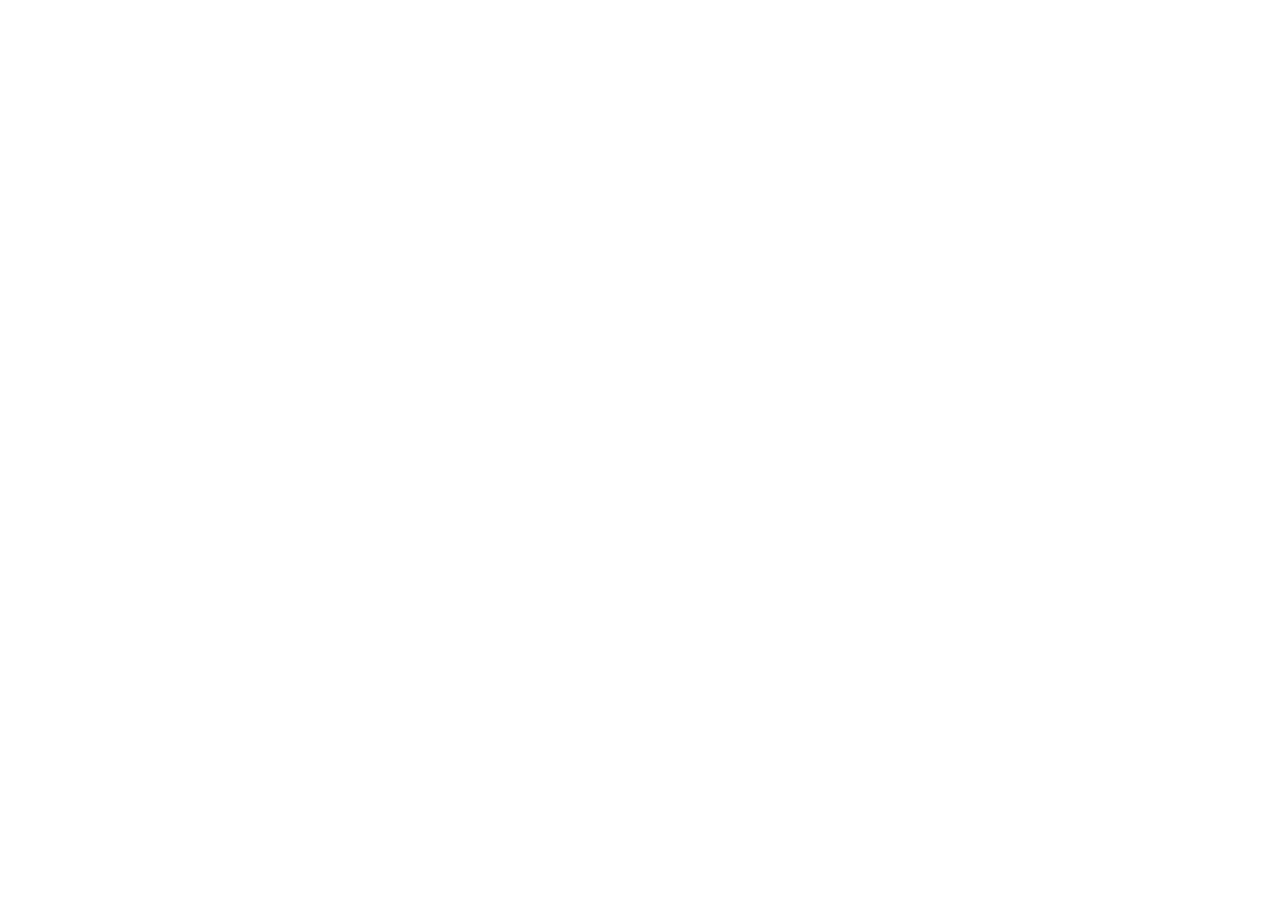
==== index.html @ 7dabc369 "Add files via upload" ====
<!DOCTYPE html>
<html lang="en-GB">
<head>
<meta charset="utf-8" />
<meta name="viewport" content="width=device-width, initial-scale=1" />
<title>SMA Consulting — Your Change Partner</title>
<meta name="description" content="SMA Consulting is a consortium of senior independent consultants delivering high-impact strategic advisory, operational excellence and technical leadership across public and private sector frameworks." />

<!-- Open Graph -->
<meta property="og:type" content="website" />
<meta property="og:title" content="SMA Consulting — Your Change Partner" />
<meta property="og:description" content="Strategic advisors. Your critical friend. A consortium of senior independent consultants." />
<meta property="og:url" content="https://sma-consulting.co.uk" />
<meta property="og:image" content="assets/logo-lockup.png" />

<link rel="icon" type="image/png" href="assets/logo-mark.png" />
<link rel="preconnect" href="https://fonts.googleapis.com" />
<link rel="preconnect" href="https://fonts.gstatic.com" crossorigin />

<link rel="stylesheet" href="styles.css" />
<link rel="stylesheet" href="site.css" />
</head>
<body>
  <div id="root"></div>

  <!-- React (production builds) -->
  <script src="https://unpkg.com/react@18.3.1/umd/react.production.min.js" crossorigin="anonymous"></script>
  <script src="https://unpkg.com/react-dom@18.3.1/umd/react-dom.production.min.js" crossorigin="anonymous"></script>

  <!-- Site data + precompiled app (no in-browser Babel) -->
  <script src="data.js"></script>
  <script src="site.js"></script>
</body>
</html>
---- styles.css ----
/* ============================================================
   SMA CONSULTING — DESIGN SYSTEM ENTRY POINT
   Consumers link this single file. Imports only.
   ============================================================ */

@import url("https://fonts.googleapis.com/css2?family=Hanken+Grotesk:wght@400;500;600;700;800&family=Sora:wght@400;500;600;700;800&family=Space+Mono:wght@400;700&display=swap");

@import "tokens/colors.css";
@import "tokens/typography.css";
@import "tokens/spacing.css";
@import "tokens/base.css";
@import "tokens/components.css";
---- site.css ----
/* ============================================================
   SMA capability website — layout styles (uses DS tokens)
   ============================================================ */

main { display: block; }
section { scroll-margin-top: 80px; }

/* ---------------- NAV ---------------- */
.nav {
  position: sticky; top: 0; z-index: 50;
  transition: background var(--dur) var(--ease-std), box-shadow var(--dur) var(--ease-std), border-color var(--dur) var(--ease-std);
  border-bottom: 1px solid transparent;
}
.nav--scrolled {
  background: rgba(246, 243, 236, 0.82);
  backdrop-filter: saturate(140%) blur(12px);
  border-bottom-color: var(--border);
  box-shadow: var(--shadow-sm);
}
.nav__inner { display: flex; align-items: center; gap: var(--space-6); height: 72px; }
.nav__logo { display: flex; align-items: center; gap: 0.6rem; color: var(--navy-800); }
.nav__logo img { height: 30px; width: auto; }
.nav__logo span { font-family: var(--font-display); font-weight: 600; letter-spacing: 0.02em; font-size: 1.05rem; }
.nav__logo strong { font-weight: 800; }
.nav__links { display: flex; gap: var(--space-5); margin-left: auto; }
.nav__links a {
  font-size: var(--fs-body-sm); font-weight: 600; color: var(--text-body);
  position: relative; padding: 0.3rem 0;
}
.nav__links a::after {
  content: ""; position: absolute; left: 0; right: 100%; bottom: -2px; height: 2px;
  background: var(--accent); transition: right var(--dur) var(--ease-out);
}
.nav__links a:hover { color: var(--navy-800); }
.nav__links a.is-active { color: var(--navy-800); }
.nav__links a.is-active::after { right: 0; }

/* ---------------- HERO ---------------- */
.hero {
  position: relative; overflow: hidden;
  background: var(--surface-ink-deep);
  background-image: radial-gradient(120% 130% at 78% -10%, rgba(43, 110, 150, 0.40), transparent 55%);
  color: var(--text-on-ink);
  padding: clamp(3.5rem, 2rem + 7vw, 7.5rem) 0 clamp(3rem, 2rem + 4vw, 5rem);
}
.hero__motif {
  position: absolute; right: -6%; top: 50%; transform: translateY(-50%);
  height: 118%; width: auto; opacity: 0.06; pointer-events: none;
}
.hero__inner { position: relative; }
.hero__title {
  font-family: var(--font-display); font-weight: 800; color: #fff;
  font-size: var(--fs-display-1); line-height: 1.0; letter-spacing: -0.03em;
  margin: var(--space-4) 0 0; max-width: 16ch;
}
.hero__lead {
  margin-top: var(--space-5); max-width: 56ch;
  font-size: var(--fs-lead); line-height: 1.45; color: var(--text-on-ink-muted);
}
.hero__actions { display: flex; flex-wrap: wrap; gap: var(--space-3); margin-top: var(--space-7); }
.hero__stats {
  display: grid; grid-template-columns: repeat(4, 1fr); gap: var(--space-5);
  margin-top: clamp(2.5rem, 1.5rem + 4vw, 4.5rem);
  padding-top: var(--space-6); border-top: 1px solid var(--border-on-ink);
}
.hero__stats .sma-stat__figure { font-size: clamp(2rem, 1.4rem + 2vw, 3rem); }

/* ---------------- VALUE PROP ---------------- */
.vp { background: var(--surface-raised); border-bottom: 1px solid var(--border); }
.vp__inner { padding: clamp(2.5rem, 1.5rem + 4vw, 4.5rem) var(--gutter); }
.vp__text {
  font-family: var(--font-display); font-weight: 500;
  font-size: clamp(1.4rem, 1rem + 1.6vw, 2.2rem); line-height: 1.3;
  letter-spacing: -0.015em; color: var(--text-primary); max-width: 30ch;
  margin: var(--space-4) auto 0; max-width: 24ch;
}
.vp__inner { max-width: var(--container); margin-inline: auto; text-align: left; }
.vp__text { max-width: 34ch; }
.vp__text strong { color: var(--accent-hover); font-weight: 700; }
.vp__values {
  list-style: none; margin: var(--space-6) 0 0; padding: 0;
  display: flex; flex-wrap: wrap; gap: var(--space-3);
}
.vp__value {
  font-family: var(--font-mono, var(--font-body));
  font-size: var(--fs-eyebrow, 0.8125rem); font-weight: 500;
  letter-spacing: 0.04em; text-transform: uppercase;
  color: var(--text-primary); white-space: nowrap;
  padding: 0.5rem 0.95rem; border: 1px solid var(--border);
  border-radius: 999px; background: var(--surface-section);
}
.vp__value::before {
  content: ""; display: inline-block; width: 6px; height: 6px;
  margin-right: 0.55rem; vertical-align: 0.12em;
  background: var(--accent); transform: rotate(45deg);
}

/* ---------------- SECTION SCAFFOLD ---------------- */
.section { padding: var(--section-y) 0; }
.section--alt { background: var(--surface-section); }
.section-sub { font-size: var(--fs-lead); color: var(--text-muted); line-height: 1.5; }
.section-sub--ink { color: var(--text-on-ink-muted); }
.sma-section-head { margin-bottom: clamp(2rem, 1rem + 3vw, 3.5rem); }

/* ---------------- PILLARS ---------------- */
.pillars { display: grid; grid-template-columns: repeat(3, 1fr); gap: var(--space-5); }
.pillar__head { display: flex; flex-direction: column; gap: 0.3rem; }
.pillar__blurb { font-size: var(--fs-body-sm); color: var(--text-muted); line-height: 1.5; margin-top: var(--space-3); }
.sma-pillar { gap: var(--space-5); }
.pillar-cta {
  grid-column: span 1; display: flex; flex-direction: column; justify-content: center;
  gap: var(--space-4); padding: var(--space-6);
  background: var(--surface-ink); color: #fff; border-radius: var(--radius-lg);
  background-image: radial-gradient(120% 120% at 20% 0%, rgba(43, 110, 150, 0.28), transparent 60%);
}
.pillar-cta p { font-family: var(--font-display); font-weight: 600; font-size: 1.25rem; color: #fff; }
.pillar-cta .sma-btn { align-self: flex-start; }

/* ---------------- PRINCIPALS ---------------- */
.principals { display: grid; grid-template-columns: repeat(3, 1fr); gap: var(--space-5); }
.sma-principal__photo {
  aspect-ratio: 4 / 5;
  background-size: cover;
  background-position: top center;
  background-repeat: no-repeat;
}

/* ---------------- PODCAST ---------------- */
.podcast {
  background: var(--surface-ink);
  background-image: radial-gradient(115% 120% at 12% 0%, rgba(43, 110, 150, 0.30), transparent 55%);
  color: var(--text-on-ink);
}
.podcast__intro { display: grid; grid-template-columns: 0.95fr 1.25fr; gap: var(--space-9); align-items: start; }
.podcast__show {
  font-family: var(--font-display); font-weight: 800; color: #fff;
  font-size: clamp(2rem, 1.4rem + 2vw, 3rem); letter-spacing: -0.02em;
  margin-top: var(--space-3); line-height: 1.04;
}
.podcast__blurb { color: var(--text-on-ink-muted); font-size: var(--fs-lead); line-height: 1.5; margin-top: var(--space-4); max-width: 42ch; }
.podcast__hosts { display: flex; flex-direction: column; align-items: flex-start; gap: var(--space-3); margin-top: var(--space-6); width: 100%; }
.podcast__faces { display: flex; }
.podcast__face {
  width: 56px; height: 56px; border-radius: 50%;
  background-size: cover; background-position: center 16%;
  border: 2px solid var(--navy-800); margin-left: -14px;
  box-shadow: 0 2px 6px rgba(0,0,0,0.3);
}
.podcast__face:first-child { margin-left: 0; }
.podcast__hostmeta { display: flex; flex-direction: column; gap: 0.35rem; width: 100%; }
.podcast__with { color: #fff; font-weight: 600; font-size: var(--fs-body-sm); white-space: nowrap; }
.podcast__status {
  display: inline-flex; align-items: center; gap: 0.45rem;
  font-family: var(--font-mono); font-size: 0.72rem; letter-spacing: 0.08em;
  text-transform: uppercase; color: var(--teal-300);
}
.podcast__status .dot { width: 7px; height: 7px; border-radius: 50%; background: var(--teal-500); box-shadow: 0 0 0 4px rgba(29,135,112,0.25); }

.podcast__episodes { display: grid; grid-template-columns: 1fr 1fr; gap: var(--space-5); }
.ep {
  background: rgba(255, 255, 255, 0.04);
  border: 1px solid var(--border-on-ink);
  border-radius: var(--radius-lg);
  padding: var(--space-5);
  display: flex; flex-direction: column; gap: var(--space-3);
  transition: transform var(--dur) var(--ease-out), border-color var(--dur) var(--ease-out), background var(--dur) var(--ease-out);
}
.ep:hover { transform: translateY(-3px); border-color: rgba(143,196,180,0.4); background: rgba(255,255,255,0.06); }
.ep__top { display: flex; align-items: center; justify-content: space-between; }
.ep__no { font-family: var(--font-mono); font-size: 0.72rem; font-weight: 700; letter-spacing: 0.1em; color: var(--teal-300); }
.ep__len { font-family: var(--font-mono); font-size: 0.72rem; color: var(--text-on-ink-muted); }
.ep__title { font-family: var(--font-display); font-size: 1.3rem; font-weight: 700; color: #fff; letter-spacing: -0.01em; line-height: 1.15; }
.ep__sub { font-size: var(--fs-body-sm); color: var(--text-on-ink-muted); line-height: 1.5; }
.ep__quote {
  margin: 0; padding: 0.2rem 0 0.2rem 1rem;
  border-left: 2px solid var(--teal-500);
  font-family: var(--font-display); font-weight: 500; font-style: normal;
  color: #eaf1ee; font-size: 1.02rem; line-height: 1.35; letter-spacing: -0.01em;
}
.ep__foot { display: flex; align-items: center; justify-content: space-between; gap: var(--space-3); margin-top: auto; padding-top: var(--space-2); flex-wrap: wrap; }
.ep__topics { display: flex; flex-wrap: wrap; gap: 0.4rem; }
.ep__topic {
  font-family: var(--font-mono); font-size: 0.66rem; font-weight: 700; letter-spacing: 0.06em;
  text-transform: uppercase; color: var(--text-on-ink-muted);
  border: 1px solid var(--border-on-ink); border-radius: var(--radius-pill); padding: 0.3rem 0.65rem;
}
.ep__soon {
  font-family: var(--font-mono); font-size: 0.66rem; font-weight: 700; letter-spacing: 0.08em;
  text-transform: uppercase; color: var(--teal-300);
  display: inline-flex; align-items: center; gap: 0.4rem;
}

/* ---- Episode YouTube embed ---- */
.ep__video {
  border-radius: var(--radius-md);
  overflow: hidden;
  aspect-ratio: 16 / 9;
  background: var(--navy-900);
  position: relative;
  flex-shrink: 0;
}
.ep__thumb {
  display: block;
  width: 100%;
  height: 100%;
  padding: 0;
  border: 0;
  background: transparent;
  cursor: pointer;
  position: relative;
}
.ep__thumb img {
  width: 100%;
  height: 100%;
  object-fit: cover;
  display: block;
  transition: transform 0.35s var(--ease-out);
}
.ep__thumb:hover img { transform: scale(1.03); }
.ep__play-btn {
  position: absolute;
  top: 50%;
  left: 50%;
  transform: translate(-50%, -50%);
  pointer-events: none;
  transition: transform var(--dur) var(--ease-out);
  filter: drop-shadow(0 4px 20px rgba(0,0,0,0.5));
}
.ep__thumb:hover .ep__play-btn { transform: translate(-50%, -50%) scale(1.12); }
.ep__video iframe {
  width: 100%;
  height: 100%;
  border: 0;
  display: block;
}
.ep__yt-link {
  font-family: var(--font-mono); font-size: 0.66rem; font-weight: 700; letter-spacing: 0.08em;
  text-transform: uppercase; color: var(--teal-300);
  text-decoration: none;
  display: inline-flex; align-items: center; gap: 0.3rem;
  transition: color var(--dur) var(--ease-out);
}
.ep__yt-link:hover { color: #fff; }
.ep--playing { border-color: rgba(143,196,180,0.5) !important; }

/* ---------------- DELIVERY ---------------- */
.delivery {
  background: var(--surface-ink);
  background-image: radial-gradient(110% 120% at 85% 0%, rgba(43, 110, 150, 0.30), transparent 55%);
  color: var(--text-on-ink);
}
.delivery h2 { color: #fff; }
.delivery__lots {
  display: flex; flex-wrap: wrap; gap: 0.7rem;
  padding-bottom: var(--space-6); margin-bottom: var(--space-6);
  border-bottom: 1px solid var(--border-on-ink);
}
.lot {
  display: inline-flex; align-items: center; gap: 0.5rem;
  font-family: var(--font-body); font-weight: 600; font-size: var(--fs-body-sm);
  color: #fff; background: rgba(255, 255, 255, 0.06);
  border: 1px solid var(--border-on-ink); border-radius: var(--radius-pill);
  padding: 0.55rem 1.1rem;
}
.lot svg { color: var(--teal-300); }
.delivery__cols { display: grid; grid-template-columns: 1fr 1fr; gap: var(--space-8); }
.delivery__label {
  font-family: var(--font-mono); font-size: var(--fs-caption); font-weight: 700;
  letter-spacing: 0.12em; text-transform: uppercase; color: var(--teal-300);
  margin-bottom: var(--space-4);
}
.delivery__col ul { list-style: none; margin: 0; padding: 0; display: grid; grid-template-columns: 1fr 1fr; gap: 0.9rem; }
.delivery__col li {
  display: flex; align-items: center; gap: 0.6rem;
  font-size: 1.05rem; color: #fff; font-weight: 500;
}
.delivery__col li svg { color: var(--steel-400); font-size: 0.8em; flex: none; }

/* ---------------- IMPACT ---------------- */
.filters { display: flex; flex-wrap: wrap; gap: 0.6rem; margin-bottom: var(--space-6); }
.filter {
  font-family: var(--font-mono); font-size: 0.74rem; font-weight: 700;
  letter-spacing: 0.08em; text-transform: uppercase;
  padding: 0.55rem 1rem; border-radius: var(--radius-pill);
  border: 1px solid var(--border-strong); background: transparent;
  color: var(--text-muted); cursor: pointer;
  transition: all var(--dur) var(--ease-std);
}
.filter:hover { color: var(--navy-800); border-color: var(--navy-600); }
.filter.is-active { background: var(--navy-800); color: #fff; border-color: var(--navy-800); }
.impact { display: grid; grid-template-columns: repeat(4, 1fr); gap: var(--space-5); }
.impact__card {
  background: var(--surface-raised); border: 1px solid var(--border-card);
  border-radius: var(--radius-lg); padding: var(--space-5);
  display: flex; flex-direction: column; gap: var(--space-3);
  box-shadow: var(--shadow-card);
  transition: transform var(--dur) var(--ease-out), box-shadow var(--dur) var(--ease-out);
}
.impact__card:hover { transform: translateY(-3px); box-shadow: var(--shadow-lg); }
.impact__top { display: flex; align-items: center; justify-content: space-between; }
.impact__kpi {
  font-family: var(--font-display); font-weight: 800; font-size: 1.5rem;
  color: var(--accent); letter-spacing: -0.02em;
}
.impact__sector { font-family: var(--font-display); font-size: 1.15rem; font-weight: 700; color: var(--text-primary); letter-spacing: -0.01em; }
.impact__body { font-size: var(--fs-body-sm); color: var(--text-body); line-height: 1.5; }

/* ---------------- CONTACT ---------------- */
.contact {
  background: var(--surface-ink-deep);
  background-image: radial-gradient(120% 120% at 15% 0%, rgba(23, 107, 87, 0.34), transparent 55%);
  color: var(--text-on-ink);
}
.contact__inner { display: grid; grid-template-columns: 1.3fr 1fr; gap: var(--space-9); align-items: center; }
.contact__title { color: #fff; font-size: var(--fs-h1); margin-top: var(--space-3); max-width: 16ch; }
.contact__lead { color: var(--text-on-ink-muted); font-size: var(--fs-lead); margin: var(--space-4) 0 var(--space-6); max-width: 44ch; }
.contact__panel {
  background: rgba(255, 255, 255, 0.04); border: 1px solid var(--border-on-ink);
  border-radius: var(--radius-lg); padding: var(--space-5);
  display: flex; flex-direction: column; gap: var(--space-4);
}
.contact__row { display: flex; flex-direction: column; gap: 0.2rem; padding-bottom: var(--space-4); border-bottom: 1px solid var(--border-on-ink); }
.contact__panel .contact__row:last-child { border-bottom: 0; padding-bottom: 0; }
.contact__row span { font-family: var(--font-mono); font-size: 0.72rem; letter-spacing: 0.1em; text-transform: uppercase; color: var(--text-on-ink-muted); }
.contact__row strong { color: #fff; font-weight: 600; font-size: 1.02rem; }

/* ---------------- FOOTER ---------------- */
.footer { background: var(--navy-900); color: var(--text-on-ink-muted); padding: var(--space-9) 0 var(--space-6); }
.footer__inner { display: grid; grid-template-columns: 1.2fr 1fr; gap: var(--space-8); padding-bottom: var(--space-7); border-bottom: 1px solid var(--border-on-ink); }
.footer__brand img { height: 64px; width: auto; margin-bottom: var(--space-4); }
.footer__brand p { max-width: 42ch; line-height: 1.6; }
.footer__label { font-family: var(--font-mono); font-size: 0.72rem; letter-spacing: 0.12em; text-transform: uppercase; color: var(--teal-300); margin-bottom: var(--space-4); }
.footer__chips { display: flex; flex-wrap: wrap; gap: 0.6rem; }
.footer__chips span {
  font-size: var(--fs-body-sm); font-weight: 600; color: #fff;
  border: 1px solid var(--border-on-ink); border-radius: var(--radius-pill); padding: 0.45rem 0.95rem;
}
.footer__base { display: flex; justify-content: space-between; align-items: center; padding-top: var(--space-5); font-size: var(--fs-body-sm); }
.footer__base a { color: #fff; display: inline-flex; align-items: center; gap: 0.4rem; }

/* ---------------- RESPONSIVE ---------------- */
@media (max-width: 980px) {
  .pillars, .principals, .impact { grid-template-columns: repeat(2, 1fr); }
  .hero__stats { grid-template-columns: repeat(2, 1fr); gap: var(--space-6) var(--space-5); }
  .contact__inner { grid-template-columns: 1fr; gap: var(--space-6); }
  .footer__inner { grid-template-columns: 1fr; gap: var(--space-6); }
  .podcast__intro { grid-template-columns: 1fr; gap: var(--space-6); }
}
@media (max-width: 720px) {
  .nav__links { display: none; }
  .pillars, .principals, .impact { grid-template-columns: 1fr; }
  .delivery__cols { grid-template-columns: 1fr; gap: var(--space-6); }
  .delivery__col ul { grid-template-columns: 1fr; }
  .podcast__episodes { grid-template-columns: 1fr; }
}

/* entrance — calm, respects reduced motion */
@media (prefers-reduced-motion: no-preference) {
  .reveal { opacity: 0; transform: translateY(18px); transition: opacity 0.6s var(--ease-out), transform 0.6s var(--ease-out); }
  .reveal.is-in { opacity: 1; transform: none; }
}
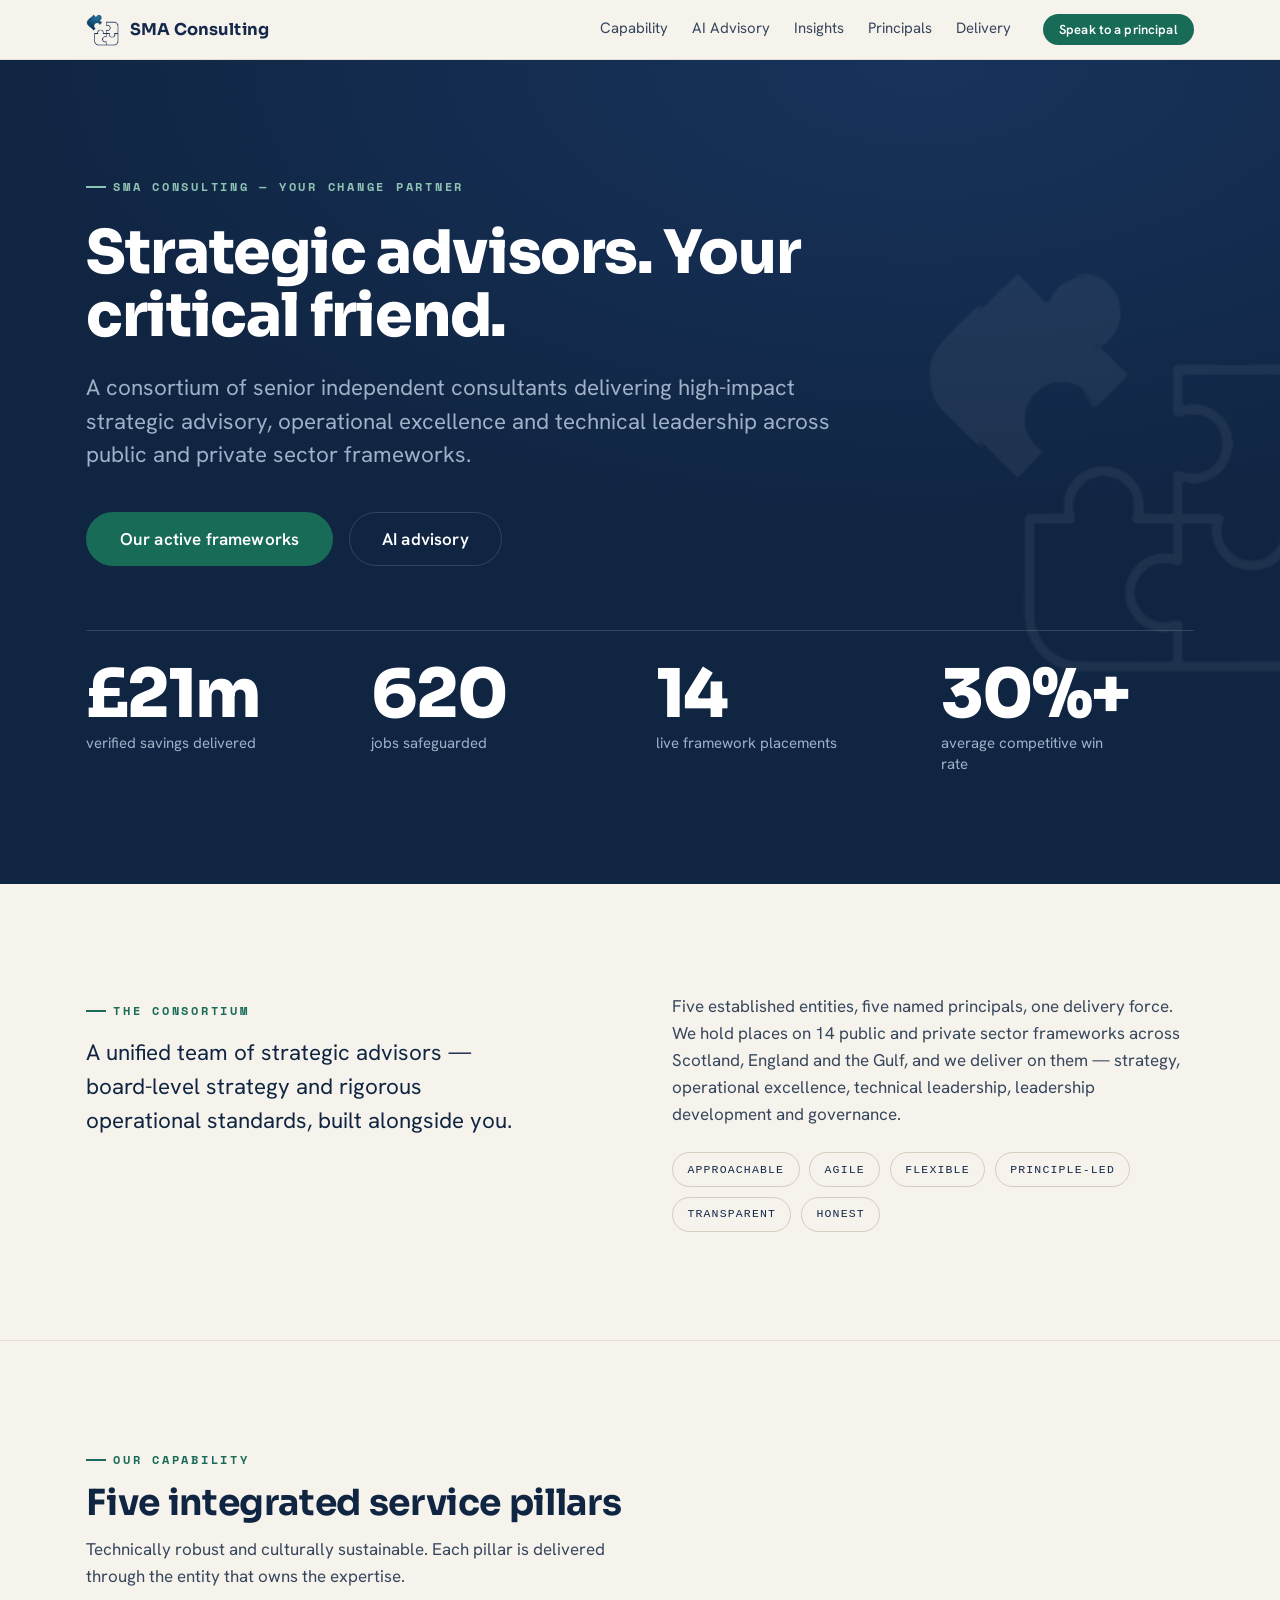
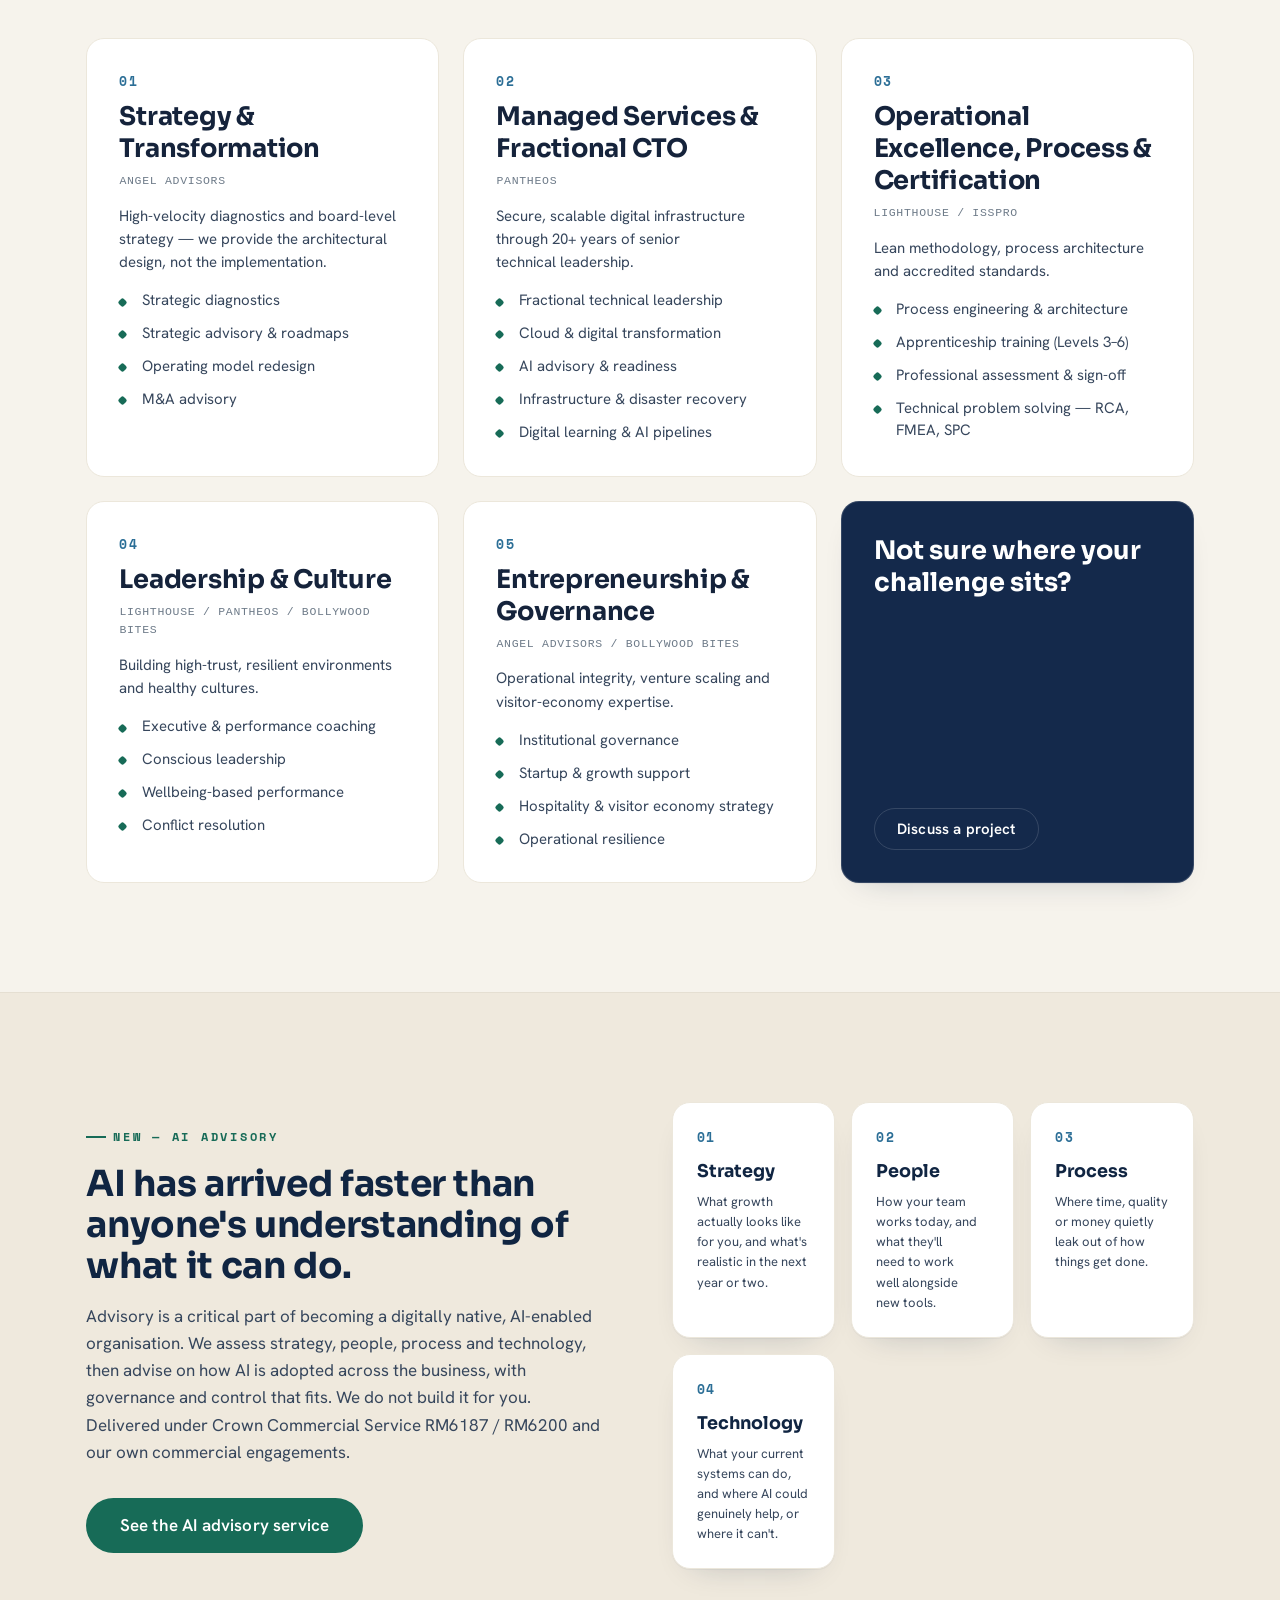
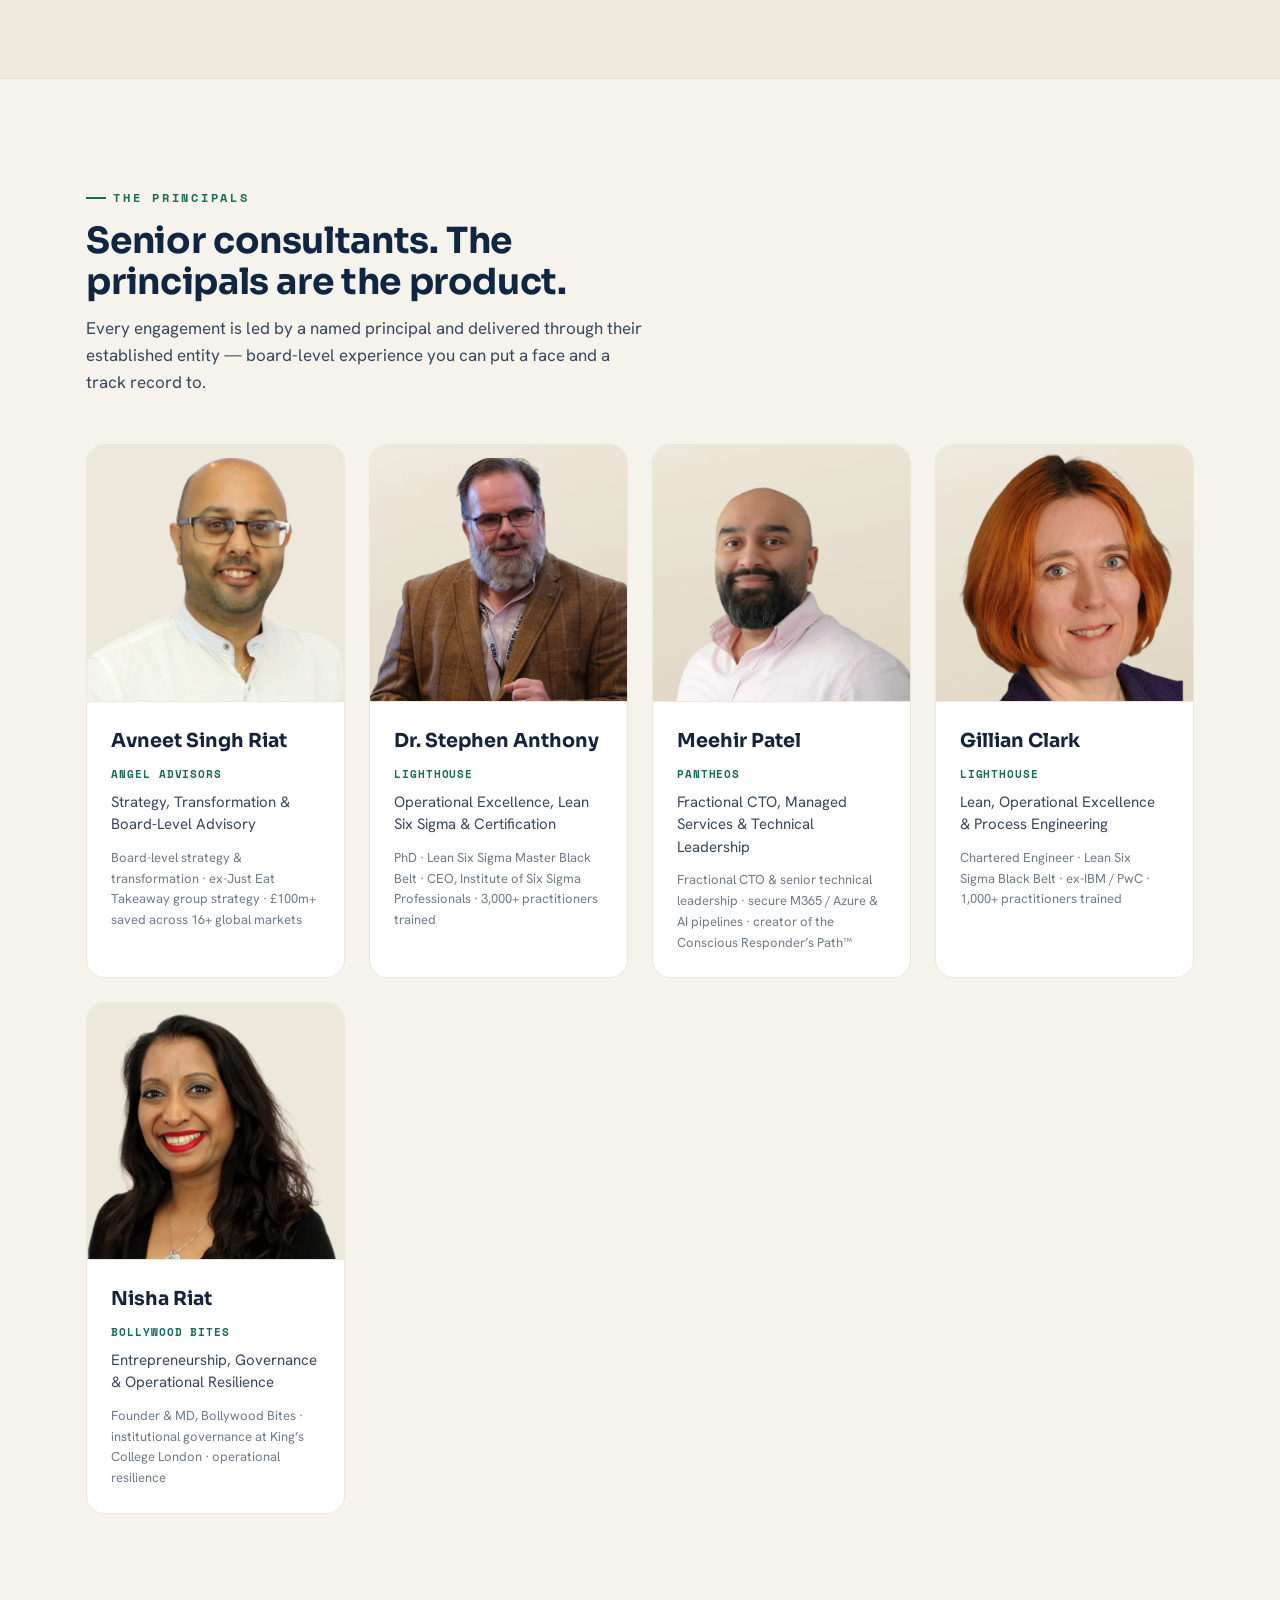
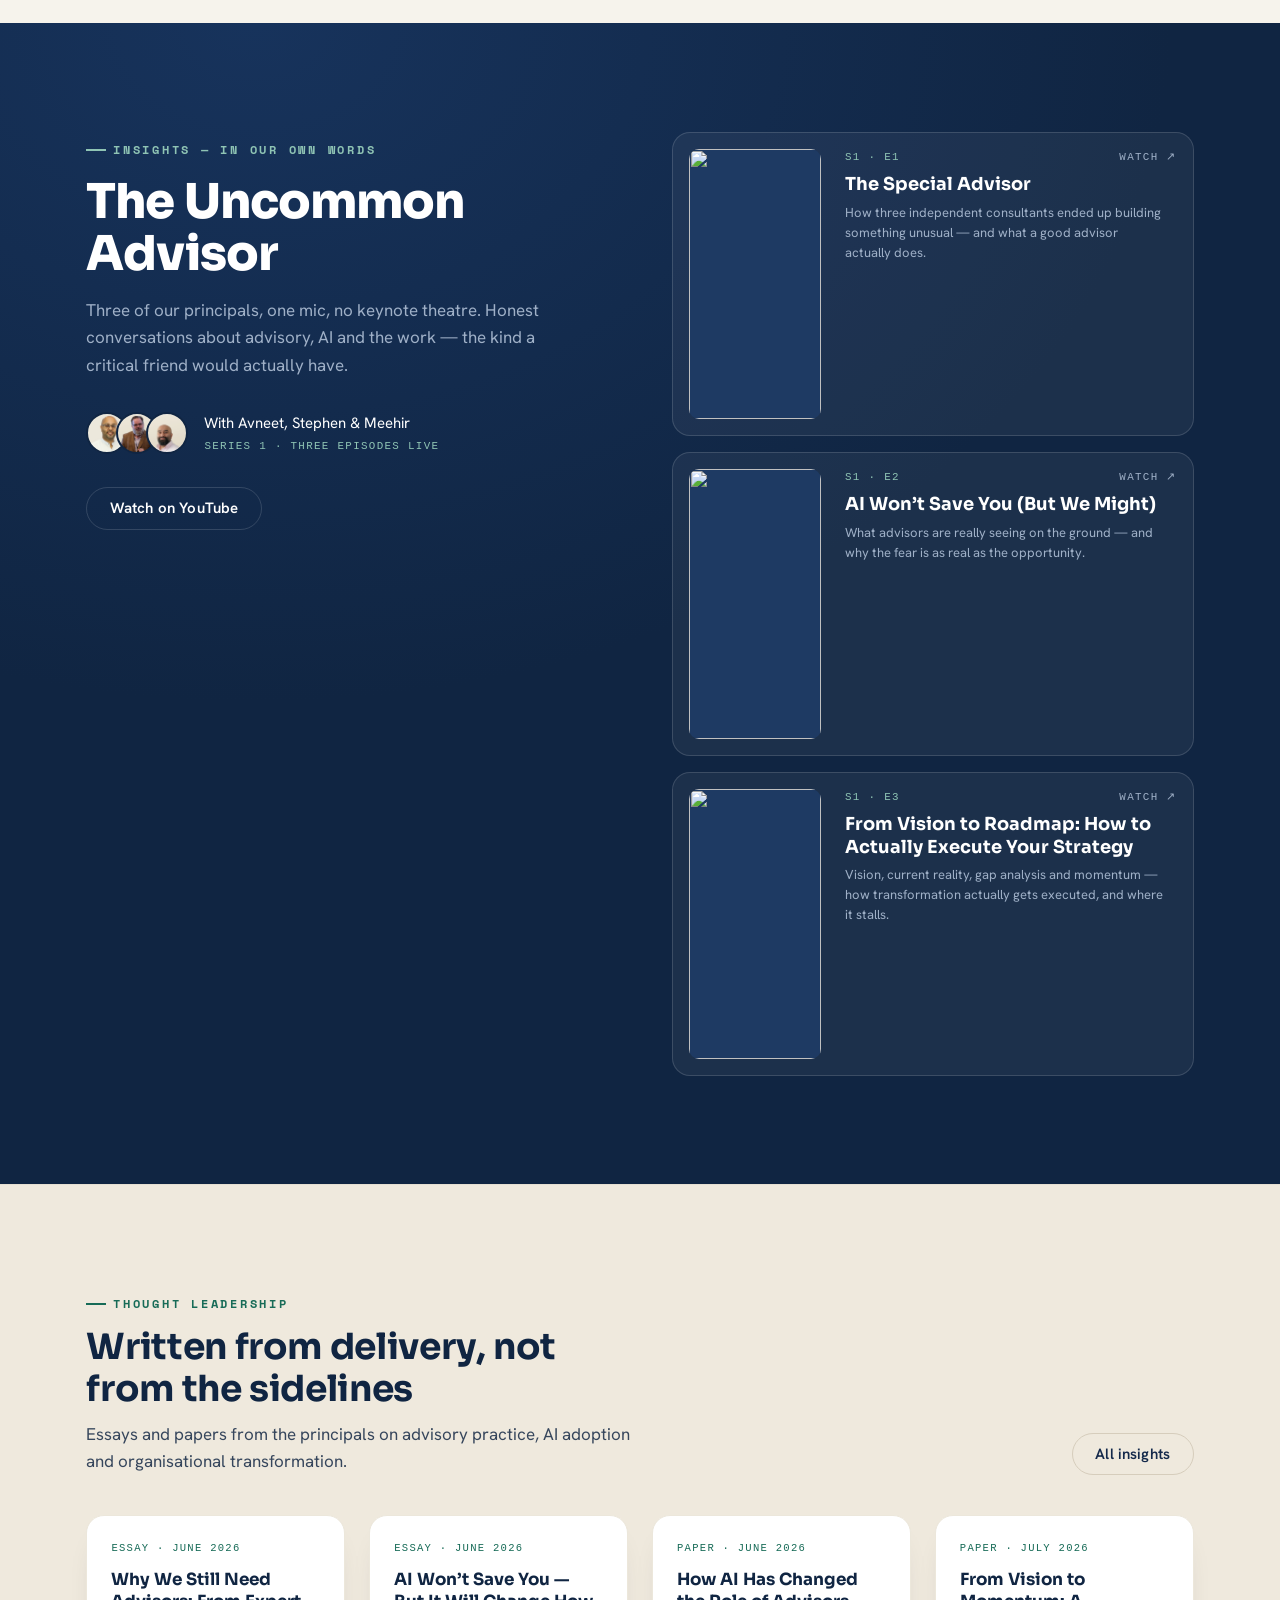
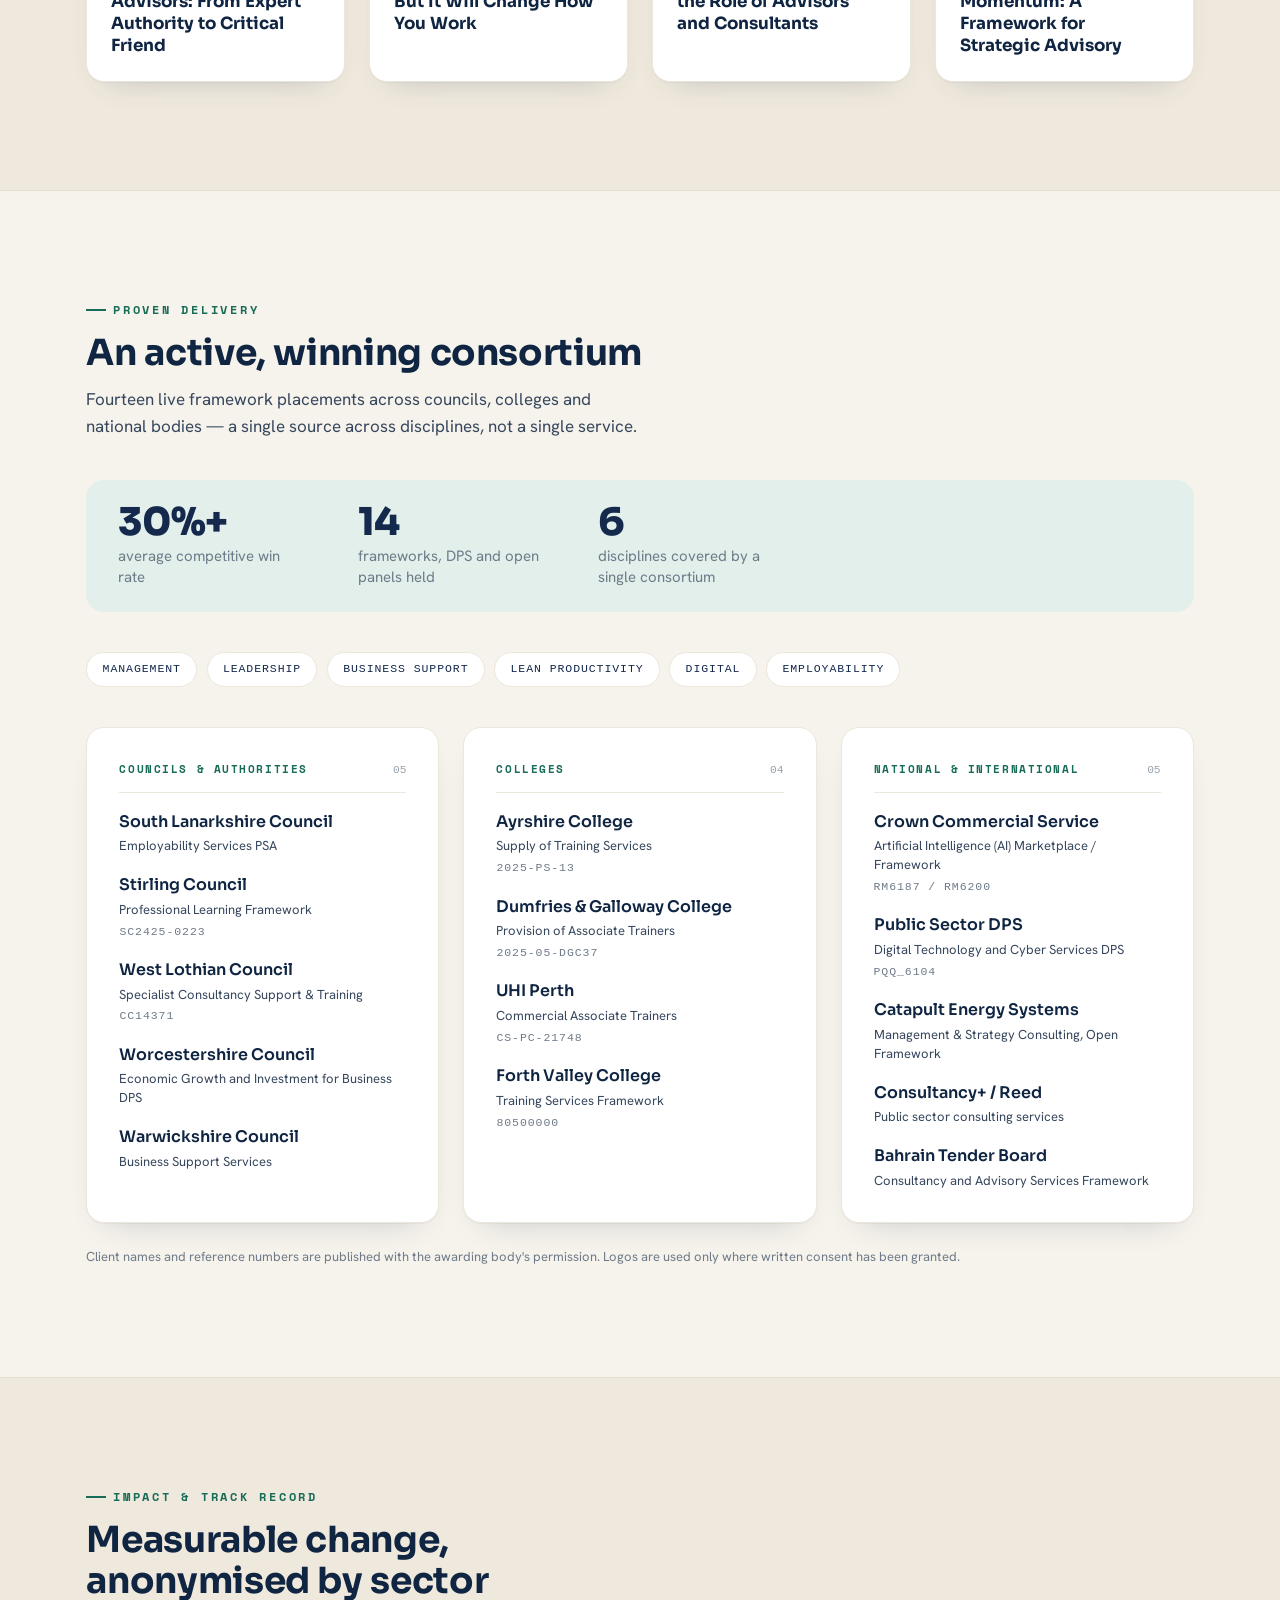
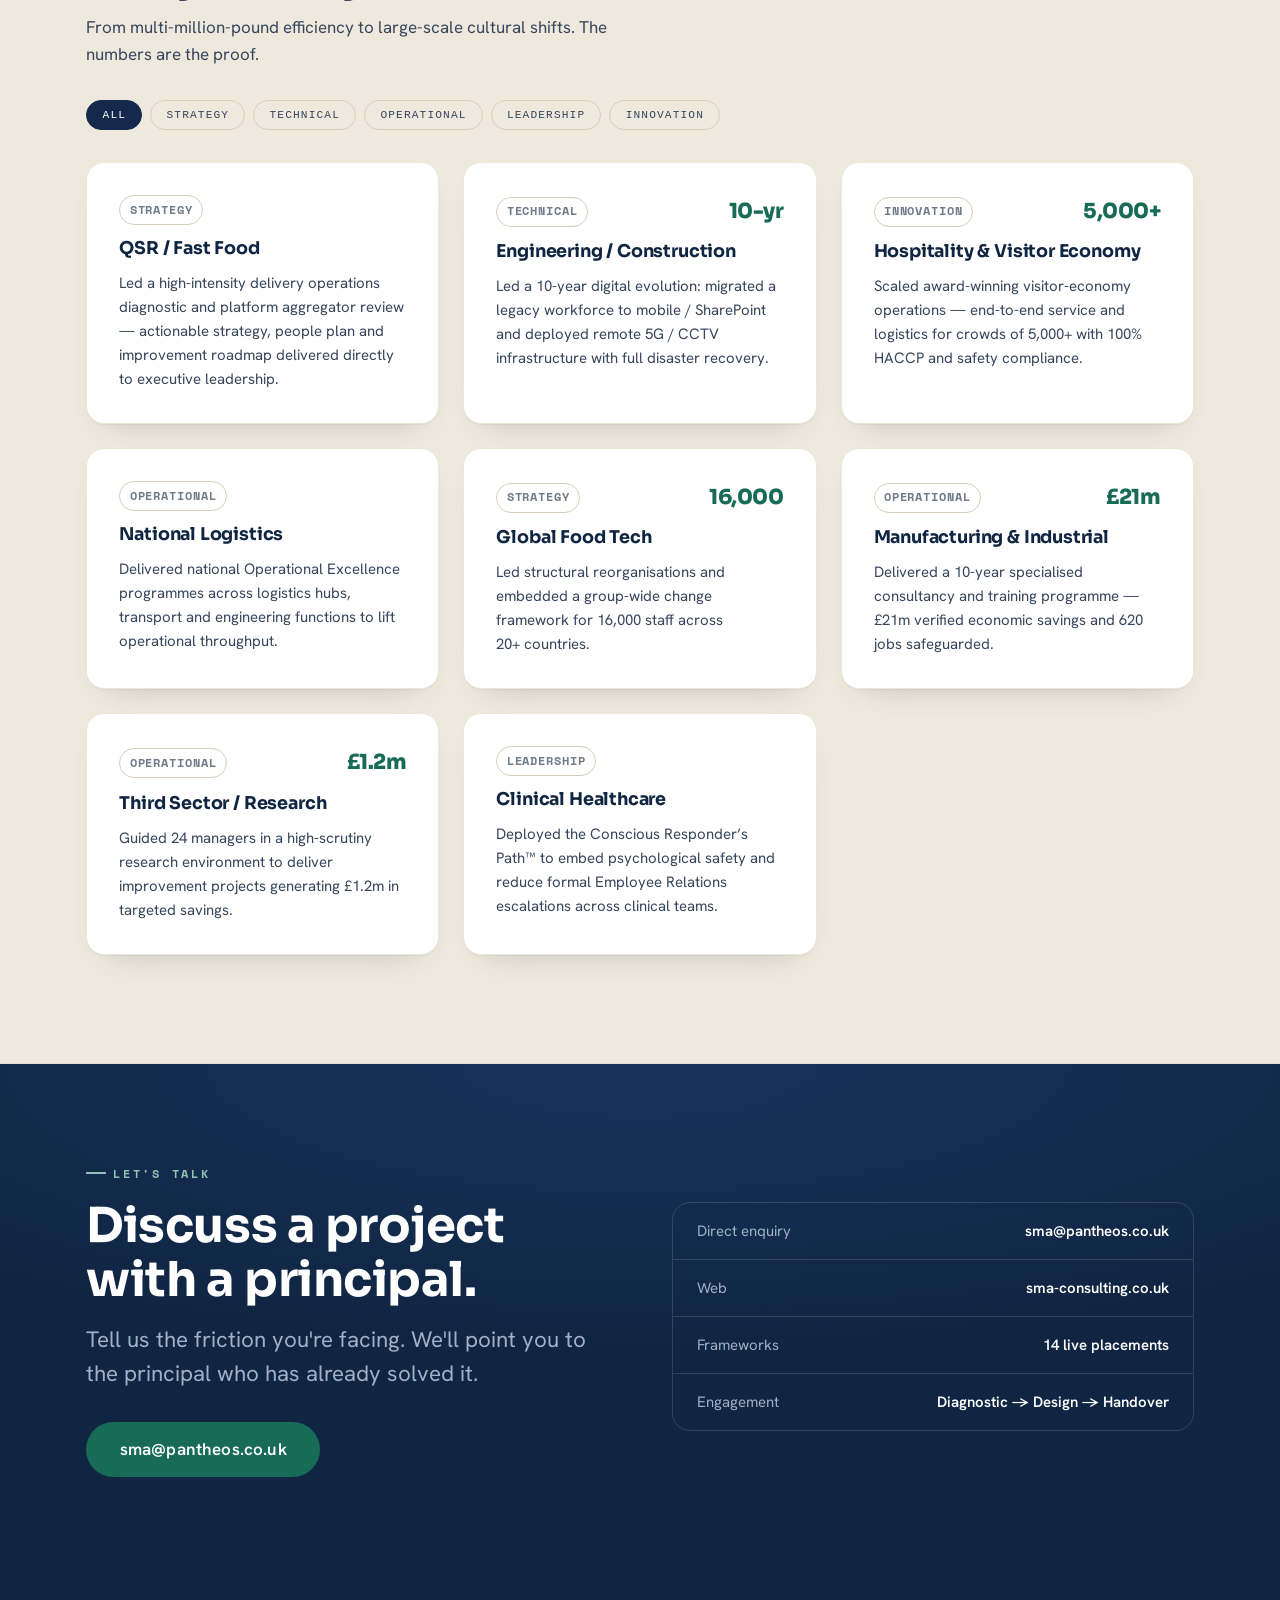
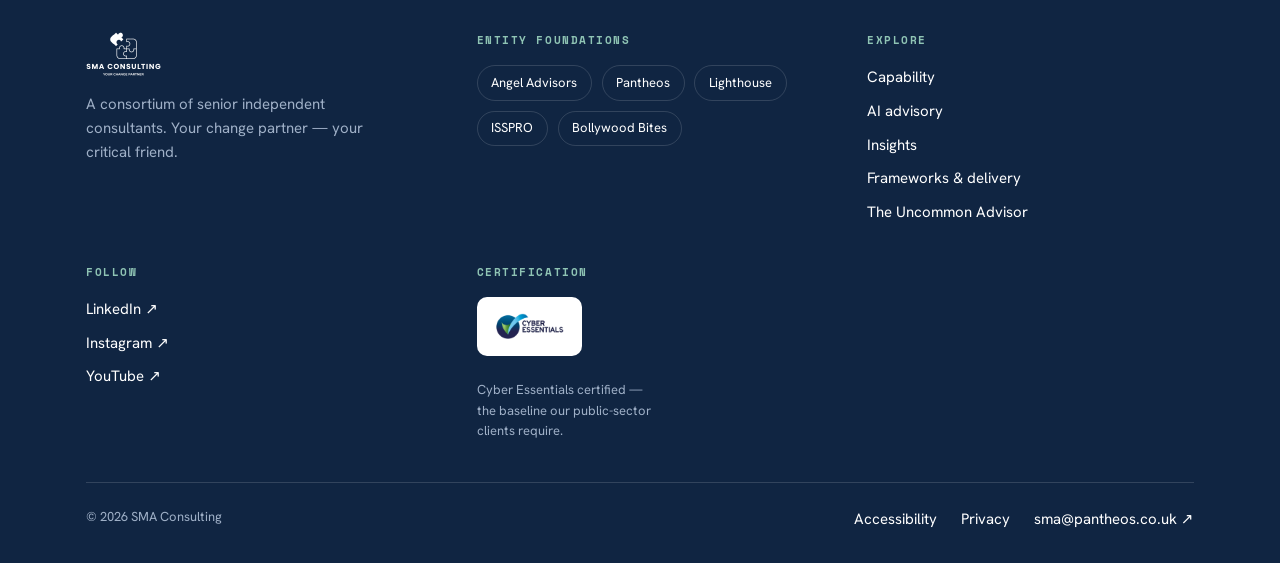
==== commit dd4bfb22: "Replace React site with static 2026 build from Claude Design Adds the AI advisory, insights (four ar" ====
--- a/index.html
+++ b/index.html
@@ -4,31 +4,491 @@
 <meta charset="utf-8" />
 <meta name="viewport" content="width=device-width, initial-scale=1" />
 <title>SMA Consulting — Your Change Partner</title>
-<meta name="description" content="SMA Consulting is a consortium of senior independent consultants delivering high-impact strategic advisory, operational excellence and technical leadership across public and private sector frameworks." />
-
-<!-- Open Graph -->
+<meta name="description" content="A consortium of senior independent consultants delivering high-impact strategic advisory, operational excellence and technical leadership across public and private sector frameworks." />
+<meta name="theme-color" content="#14294B" />
+<link rel="canonical" href="https://sma-consulting.co.uk/" />
 <meta property="og:type" content="website" />
+<meta property="og:site_name" content="SMA Consulting" />
 <meta property="og:title" content="SMA Consulting — Your Change Partner" />
-<meta property="og:description" content="Strategic advisors. Your critical friend. A consortium of senior independent consultants." />
-<meta property="og:url" content="https://sma-consulting.co.uk" />
-<meta property="og:image" content="assets/logo-lockup.png" />
-
-<link rel="icon" type="image/png" href="assets/logo-mark.png" />
+<meta property="og:description" content="A consortium of senior independent consultants delivering high-impact strategic advisory, operational excellence and technical leadership across public and private sector frameworks." />
+<meta property="og:url" content="https://sma-consulting.co.uk/" />
+<meta property="og:image" content="https://sma-consulting.co.uk/assets/og-card.jpg" />
+<meta property="og:image:width" content="1200" />
+<meta property="og:image:height" content="630" />
+<meta name="twitter:card" content="summary_large_image" />
+<link rel="icon" type="image/png" sizes="32x32" href="assets/favicon-32.png" />
+<link rel="icon" type="image/png" sizes="512x512" href="assets/favicon-512.png" />
+<link rel="apple-touch-icon" href="assets/apple-touch-icon.png" />
 <link rel="preconnect" href="https://fonts.googleapis.com" />
 <link rel="preconnect" href="https://fonts.gstatic.com" crossorigin />
-
 <link rel="stylesheet" href="styles.css" />
 <link rel="stylesheet" href="site.css" />
 </head>
 <body>
-  <div id="root"></div>
-
-  <!-- React (production builds) -->
-  <script src="https://unpkg.com/react@18.3.1/umd/react.production.min.js" crossorigin="anonymous"></script>
-  <script src="https://unpkg.com/react-dom@18.3.1/umd/react-dom.production.min.js" crossorigin="anonymous"></script>
-
-  <!-- Site data + precompiled app (no in-browser Babel) -->
-  <script src="data.js"></script>
-  <script src="site.js"></script>
+<a class="skip-link" href="#main">Skip to content</a><header class="site-header">
+  <div class="sma-container site-header__inner">
+    <a class="brand" href="./"><img src="assets/logo-mark.webp" alt="" width="220" height="218" /><span>SMA Consulting</span></a>
+    <div class="header-right">
+      <nav class="nav" aria-label="Primary">
+        <a href="#capability">Capability</a>
+        <a href="ai-advisory/">AI Advisory</a>
+        <a href="insights/">Insights</a>
+        <a href="#principals">Principals</a>
+        <a href="#delivery">Delivery</a>
+      </nav>
+      <a href="#contact" class="sma-btn sma-btn--accent sma-btn--sm">Speak to a principal</a>
+    </div>
+  </div>
+</header>
+<main id="main">
+
+<section class="hero ink-bg--hero section--ink">
+  <img class="hero__watermark" src="assets/logo-mark-white.webp" alt="" aria-hidden="true" />
+  <div class="sma-container hero__inner">
+    <p class="sma-eyebrow sma-eyebrow--on-ink" style="margin-bottom: var(--space-5);">SMA Consulting — Your Change Partner</p>
+    <h1>Strategic advisors. Your critical friend.</h1>
+    <p class="hero__lead on-ink-muted">A consortium of senior independent consultants delivering high-impact strategic advisory, operational excellence and technical leadership across public and private sector frameworks.</p>
+    <div class="hero__actions">
+      <a href="#delivery" class="sma-btn sma-btn--accent sma-btn--lg">Our active frameworks</a>
+      <a href="ai-advisory/" class="sma-btn sma-btn--secondary sma-btn--on-ink sma-btn--lg">AI advisory</a>
+    </div>
+    <div class="hero__stats">
+      <div class="sma-stat sma-stat--on-ink"><div class="sma-stat__figure">£21m</div><div class="sma-stat__label">verified savings delivered</div></div>
+      <div class="sma-stat sma-stat--on-ink"><div class="sma-stat__figure">620</div><div class="sma-stat__label">jobs safeguarded</div></div>
+      <div class="sma-stat sma-stat--on-ink"><div class="sma-stat__figure">14</div><div class="sma-stat__label">live framework placements</div></div>
+      <div class="sma-stat sma-stat--on-ink"><div class="sma-stat__figure">30%+</div><div class="sma-stat__label">average competitive win rate</div></div>
+    </div>
+  </div>
+</section>
+
+<section class="section section--rule">
+  <div class="sma-container grid grid--2 align-start">
+    <div>
+      <p class="sma-eyebrow" style="margin-bottom: var(--space-4);">The consortium</p>
+      <p style="font-size: var(--fs-lead); line-height: 1.5; color: var(--navy-900); max-width: 34ch; margin: 0;">A unified team of strategic advisors — board-level strategy and rigorous operational standards, built alongside you.</p>
+    </div>
+    <div style="display: flex; flex-direction: column; gap: var(--space-5);">
+      <p style="font-size: var(--fs-body); line-height: var(--lh-body); margin: 0; max-width: 62ch;">Five established entities, five named principals, one delivery force. We hold places on 14 public and private sector frameworks across Scotland, England and the Gulf, and we deliver on them — strategy, operational excellence, technical leadership, leadership development and governance.</p>
+      <ul class="chips"><li class="chip">Approachable</li><li class="chip">Agile</li><li class="chip">Flexible</li><li class="chip">Principle-led</li><li class="chip">Transparent</li><li class="chip">Honest</li></ul>
+    </div>
+  </div>
+</section>
+
+<section class="section" id="capability">
+  <div class="sma-container">
+    <div class="sma-section-head" style="margin-bottom: var(--space-8);">
+      <p class="sma-eyebrow">Our capability</p>
+      <h2 class="section-title">Five integrated service pillars</h2>
+      <p class="section-head__lead">Technically robust and culturally sustainable. Each pillar is delivered through the entity that owns the expertise.</p>
+    </div>
+    <div class="grid grid--cards">
+      <article class="sma-pillar">
+        <div style="display: flex; flex-direction: column; gap: 0.5rem;">
+          <div class="sma-pillar__no">01</div>
+          <h3 class="sma-pillar__title" style="margin: 0;">Strategy &amp; Transformation</h3>
+          <div class="sma-pillar__entity">Angel Advisors</div>
+          <p style="font-size: var(--fs-body-sm); line-height: 1.55; margin: 0.4rem 0 0;">High-velocity diagnostics and board-level strategy — we provide the architectural design, not the implementation.</p>
+        </div>
+        <ul class="sma-pillar__list"><li>Strategic diagnostics</li><li>Strategic advisory &amp; roadmaps</li><li>Operating model redesign</li><li>M&amp;A advisory</li></ul>
+      </article>
+      <article class="sma-pillar">
+        <div style="display: flex; flex-direction: column; gap: 0.5rem;">
+          <div class="sma-pillar__no">02</div>
+          <h3 class="sma-pillar__title" style="margin: 0;">Managed Services &amp; Fractional CTO</h3>
+          <div class="sma-pillar__entity">Pantheos</div>
+          <p style="font-size: var(--fs-body-sm); line-height: 1.55; margin: 0.4rem 0 0;">Secure, scalable digital infrastructure through 20+ years of senior technical leadership.</p>
+        </div>
+        <ul class="sma-pillar__list"><li>Fractional technical leadership</li><li>Cloud &amp; digital transformation</li><li>AI advisory &amp; readiness</li><li>Infrastructure &amp; disaster recovery</li><li>Digital learning &amp; AI pipelines</li></ul>
+      </article>
+      <article class="sma-pillar">
+        <div style="display: flex; flex-direction: column; gap: 0.5rem;">
+          <div class="sma-pillar__no">03</div>
+          <h3 class="sma-pillar__title" style="margin: 0;">Operational Excellence, Process &amp; Certification</h3>
+          <div class="sma-pillar__entity">Lighthouse / ISSPRO</div>
+          <p style="font-size: var(--fs-body-sm); line-height: 1.55; margin: 0.4rem 0 0;">Lean methodology, process architecture and accredited standards.</p>
+        </div>
+        <ul class="sma-pillar__list"><li>Process engineering &amp; architecture</li><li>Apprenticeship training (Levels 3–6)</li><li>Professional assessment &amp; sign-off</li><li>Technical problem solving — RCA, FMEA, SPC</li></ul>
+      </article>
+      <article class="sma-pillar">
+        <div style="display: flex; flex-direction: column; gap: 0.5rem;">
+          <div class="sma-pillar__no">04</div>
+          <h3 class="sma-pillar__title" style="margin: 0;">Leadership &amp; Culture</h3>
+          <div class="sma-pillar__entity">Lighthouse / Pantheos / Bollywood Bites</div>
+          <p style="font-size: var(--fs-body-sm); line-height: 1.55; margin: 0.4rem 0 0;">Building high-trust, resilient environments and healthy cultures.</p>
+        </div>
+        <ul class="sma-pillar__list"><li>Executive &amp; performance coaching</li><li>Conscious leadership</li><li>Wellbeing-based performance</li><li>Conflict resolution</li></ul>
+      </article>
+      <article class="sma-pillar">
+        <div style="display: flex; flex-direction: column; gap: 0.5rem;">
+          <div class="sma-pillar__no">05</div>
+          <h3 class="sma-pillar__title" style="margin: 0;">Entrepreneurship &amp; Governance</h3>
+          <div class="sma-pillar__entity">Angel Advisors / Bollywood Bites</div>
+          <p style="font-size: var(--fs-body-sm); line-height: 1.55; margin: 0.4rem 0 0;">Operational integrity, venture scaling and visitor-economy expertise.</p>
+        </div>
+        <ul class="sma-pillar__list"><li>Institutional governance</li><li>Startup &amp; growth support</li><li>Hospitality &amp; visitor economy strategy</li><li>Operational resilience</li></ul>
+      </article>
+      <article class="sma-card sma-card--ink" style="display: flex; flex-direction: column; justify-content: space-between; gap: var(--space-5);">
+        <p style="font-family: var(--font-display); font-size: var(--fs-h3); font-weight: var(--fw-bold); color: #fff; margin: 0; line-height: 1.25;">Not sure where your challenge sits?</p>
+        <a href="#contact" class="sma-btn sma-btn--on-ink sma-btn--secondary" style="align-self: flex-start;">Discuss a project</a>
+      </article>
+    </div>
+  </div>
+</section>
+
+<section class="section section--tint" id="ai">
+  <div class="sma-container grid grid--2 align-center">
+    <div>
+      <p class="sma-eyebrow" style="margin-bottom: var(--space-4);">New — AI advisory</p>
+      <h2 class="section-title" style="font-size: var(--fs-h2); margin-bottom: var(--space-4); max-width: 22ch;">AI has arrived faster than anyone's understanding of what it can do.</h2>
+      <p style="font-size: var(--fs-body); line-height: var(--lh-body); margin: 0 0 var(--space-6); max-width: 58ch;">Advisory is a critical part of becoming a digitally native, AI-enabled organisation. We assess strategy, people, process and technology, then advise on how AI is adopted across the business, with governance and control that fits. We do not build it for you. Delivered under Crown Commercial Service RM6187 / RM6200 and our own commercial engagements.</p>
+      <a href="ai-advisory/" class="sma-btn sma-btn--accent sma-btn--lg">See the AI advisory service</a>
+    </div>
+    <div class="grid" style="grid-template-columns: repeat(auto-fit, minmax(160px, 1fr)); gap: var(--space-4);">
+      <div class="sma-card" style="padding: var(--space-5);">
+        <div style="font-family: var(--font-mono); font-size: var(--fs-caption); font-weight: var(--fw-bold); letter-spacing: 0.1em; color: var(--steel-500); margin-bottom: 0.6rem;">01</div>
+        <div style="font-family: var(--font-display); font-size: 1.1rem; font-weight: var(--fw-bold); color: var(--navy-900); margin-bottom: 0.4rem;">Strategy</div>
+        <p style="font-size: var(--fs-caption); line-height: 1.55; margin: 0;">What growth actually looks like for you, and what's realistic in the next year or two.</p>
+      </div>
+      <div class="sma-card" style="padding: var(--space-5);">
+        <div style="font-family: var(--font-mono); font-size: var(--fs-caption); font-weight: var(--fw-bold); letter-spacing: 0.1em; color: var(--steel-500); margin-bottom: 0.6rem;">02</div>
+        <div style="font-family: var(--font-display); font-size: 1.1rem; font-weight: var(--fw-bold); color: var(--navy-900); margin-bottom: 0.4rem;">People</div>
+        <p style="font-size: var(--fs-caption); line-height: 1.55; margin: 0;">How your team works today, and what they'll need to work well alongside new tools.</p>
+      </div>
+      <div class="sma-card" style="padding: var(--space-5);">
+        <div style="font-family: var(--font-mono); font-size: var(--fs-caption); font-weight: var(--fw-bold); letter-spacing: 0.1em; color: var(--steel-500); margin-bottom: 0.6rem;">03</div>
+        <div style="font-family: var(--font-display); font-size: 1.1rem; font-weight: var(--fw-bold); color: var(--navy-900); margin-bottom: 0.4rem;">Process</div>
+        <p style="font-size: var(--fs-caption); line-height: 1.55; margin: 0;">Where time, quality or money quietly leak out of how things get done.</p>
+      </div>
+      <div class="sma-card" style="padding: var(--space-5);">
+        <div style="font-family: var(--font-mono); font-size: var(--fs-caption); font-weight: var(--fw-bold); letter-spacing: 0.1em; color: var(--steel-500); margin-bottom: 0.6rem;">04</div>
+        <div style="font-family: var(--font-display); font-size: 1.1rem; font-weight: var(--fw-bold); color: var(--navy-900); margin-bottom: 0.4rem;">Technology</div>
+        <p style="font-size: var(--fs-caption); line-height: 1.55; margin: 0;">What your current systems can do, and where AI could genuinely help, or where it can't.</p>
+      </div>
+    </div>
+  </div>
+</section>
+
+<section class="section" id="principals">
+  <div class="sma-container">
+    <div class="sma-section-head" style="margin-bottom: var(--space-8);">
+      <p class="sma-eyebrow">The principals</p>
+      <h2 class="section-title">Senior consultants. The principals are the product.</h2>
+      <p class="section-head__lead">Every engagement is led by a named principal and delivered through their established entity — board-level experience you can put a face and a track record to.</p>
+    </div>
+    <div class="grid grid--people">
+      <article class="sma-principal">
+        <div class="sma-principal__photo" role="img" aria-label="Avneet Singh Riat" style="background-image: url(assets/principals/avneet.webp); background-position: center 0%;"></div>
+        <div class="sma-principal__body">
+          <div class="sma-principal__name">Avneet Singh Riat</div>
+          <div class="sma-principal__entity">Angel Advisors</div>
+          <div class="sma-principal__focus">Strategy, Transformation &amp; Board-Level Advisory</div>
+          <div class="sma-principal__cred">Board-level strategy &amp; transformation · ex-Just Eat Takeaway group strategy · £100m+ saved across 16+ global markets</div>
+        </div>
+      </article>
+      <article class="sma-principal">
+        <div class="sma-principal__photo" role="img" aria-label="Dr. Stephen Anthony" style="background-image: url(assets/principals/stephen.webp); background-position: center 0%;"></div>
+        <div class="sma-principal__body">
+          <div class="sma-principal__name">Dr. Stephen Anthony</div>
+          <div class="sma-principal__entity">Lighthouse</div>
+          <div class="sma-principal__focus">Operational Excellence, Lean Six Sigma &amp; Certification</div>
+          <div class="sma-principal__cred">PhD · Lean Six Sigma Master Black Belt · CEO, Institute of Six Sigma Professionals · 3,000+ practitioners trained</div>
+        </div>
+      </article>
+      <article class="sma-principal">
+        <div class="sma-principal__photo" role="img" aria-label="Meehir Patel" style="background-image: url(assets/principals/meehir.webp); background-position: center 45%;"></div>
+        <div class="sma-principal__body">
+          <div class="sma-principal__name">Meehir Patel</div>
+          <div class="sma-principal__entity">Pantheos</div>
+          <div class="sma-principal__focus">Fractional CTO, Managed Services &amp; Technical Leadership</div>
+          <div class="sma-principal__cred">Fractional CTO &amp; senior technical leadership · secure M365 / Azure &amp; AI pipelines · creator of the Conscious Responder’s Path™</div>
+        </div>
+      </article>
+      <article class="sma-principal">
+        <div class="sma-principal__photo" role="img" aria-label="Gillian Clark" style="background-image: url(assets/principals/gillian.webp); background-position: center 10%;"></div>
+        <div class="sma-principal__body">
+          <div class="sma-principal__name">Gillian Clark</div>
+          <div class="sma-principal__entity">Lighthouse</div>
+          <div class="sma-principal__focus">Lean, Operational Excellence &amp; Process Engineering</div>
+          <div class="sma-principal__cred">Chartered Engineer · Lean Six Sigma Black Belt · ex-IBM / PwC · 1,000+ practitioners trained</div>
+        </div>
+      </article>
+      <article class="sma-principal">
+        <div class="sma-principal__photo" role="img" aria-label="Nisha Riat" style="background-image: url(assets/principals/nisha.webp); background-position: center 0%;"></div>
+        <div class="sma-principal__body">
+          <div class="sma-principal__name">Nisha Riat</div>
+          <div class="sma-principal__entity">Bollywood Bites</div>
+          <div class="sma-principal__focus">Entrepreneurship, Governance &amp; Operational Resilience</div>
+          <div class="sma-principal__cred">Founder &amp; MD, Bollywood Bites · institutional governance at King’s College London · operational resilience</div>
+        </div>
+      </article>
+    </div>
+  </div>
+</section>
+
+<section class="section ink-bg--podcast section--ink" id="podcast">
+  <div class="sma-container">
+    <div class="grid grid--2 align-start">
+      <div>
+        <p class="sma-eyebrow sma-eyebrow--on-ink" style="margin-bottom: var(--space-4);">Insights — in our own words</p>
+        <h2 style="font-family: var(--font-display); font-weight: var(--fw-extra); font-size: var(--fs-h1); line-height: 1.1; letter-spacing: var(--ls-tight); margin: 0 0 var(--space-4);">The Uncommon Advisor</h2>
+        <p class="on-ink-muted" style="font-size: var(--fs-body); line-height: var(--lh-body); margin: 0 0 var(--space-6); max-width: 46ch;">Three of our principals, one mic, no keynote theatre. Honest conversations about advisory, AI and the work — the kind a critical friend would actually have.</p>
+        <div style="display: flex; align-items: center; gap: var(--space-4); flex-wrap: wrap;">
+          <div class="podcast__hosts">
+            <span class="podcast__host" style="background-image: url(assets/principals/avneet.webp);"></span>
+            <span class="podcast__host" style="background-image: url(assets/principals/stephen.webp);"></span>
+            <span class="podcast__host" style="background-image: url(assets/principals/meehir.webp);"></span>
+          </div>
+          <div style="display: flex; flex-direction: column; gap: 3px;">
+            <span style="font-size: var(--fs-body-sm); color: #fff;">With Avneet, Stephen &amp; Meehir</span>
+            <span style="font-family: var(--font-mono); font-size: 0.68rem; letter-spacing: 0.12em; text-transform: uppercase; color: var(--teal-300);">Series 1 · three episodes live</span>
+          </div>
+        </div>
+        <a href="https://youtu.be/3t0z7GjU358" target="_blank" rel="noopener" class="sma-btn sma-btn--on-ink sma-btn--secondary" style="margin-top: var(--space-6);">Watch on YouTube</a>
+      </div>
+      <div style="display: flex; flex-direction: column; gap: var(--space-4);">
+        <a class="episode" href="https://youtu.be/3t0z7GjU358" target="_blank" rel="noopener">
+          <img class="episode__thumb" src="https://img.youtube.com/vi/3t0z7GjU358/hqdefault.jpg" alt="" loading="lazy" width="480" height="270" />
+          <div style="display: flex; flex-direction: column; gap: 0.45rem;">
+            <div class="episode__meta"><span>S1 · E1</span><span class="on-ink-muted">Watch &#8599;</span></div>
+            <div class="episode__title">The Special Advisor</div>
+            <p class="on-ink-muted" style="font-size: var(--fs-caption); line-height: 1.55; margin: 0;">How three independent consultants ended up building something unusual — and what a good advisor actually does.</p>
+          </div>
+        </a>
+        <a class="episode" href="https://youtu.be/LGGWHsVwfSs" target="_blank" rel="noopener">
+          <img class="episode__thumb" src="https://img.youtube.com/vi/LGGWHsVwfSs/hqdefault.jpg" alt="" loading="lazy" width="480" height="270" />
+          <div style="display: flex; flex-direction: column; gap: 0.45rem;">
+            <div class="episode__meta"><span>S1 · E2</span><span class="on-ink-muted">Watch &#8599;</span></div>
+            <div class="episode__title">AI Won’t Save You (But We Might)</div>
+            <p class="on-ink-muted" style="font-size: var(--fs-caption); line-height: 1.55; margin: 0;">What advisors are really seeing on the ground — and why the fear is as real as the opportunity.</p>
+          </div>
+        </a>
+        <a class="episode" href="https://youtu.be/M4i73E8ebDY" target="_blank" rel="noopener">
+          <img class="episode__thumb" src="https://img.youtube.com/vi/M4i73E8ebDY/hqdefault.jpg" alt="" loading="lazy" width="480" height="270" />
+          <div style="display: flex; flex-direction: column; gap: 0.45rem;">
+            <div class="episode__meta"><span>S1 · E3</span><span class="on-ink-muted">Watch &#8599;</span></div>
+            <div class="episode__title">From Vision to Roadmap: How to Actually Execute Your Strategy</div>
+            <p class="on-ink-muted" style="font-size: var(--fs-caption); line-height: 1.55; margin: 0;">Vision, current reality, gap analysis and momentum — how transformation actually gets executed, and where it stalls.</p>
+          </div>
+        </a>
+      </div>
+    </div>
+  </div>
+</section>
+
+<section class="section section--tint" id="insights">
+  <div class="sma-container">
+    <div class="head-row">
+      <div class="sma-section-head">
+        <p class="sma-eyebrow">Thought leadership</p>
+        <h2 class="section-title">Written from delivery, not from the sidelines</h2>
+        <p class="section-head__lead">Essays and papers from the principals on advisory practice, AI adoption and organisational transformation.</p>
+      </div>
+      <a href="insights/" class="sma-btn sma-btn--secondary">All insights</a>
+    </div>
+    <div class="grid grid--cards-sm">
+      <a href="insights/why-we-still-need-advisors/" class="sma-card sma-card--interactive" style="display: flex; flex-direction: column; gap: var(--space-3); text-decoration: none; padding: var(--space-5);">
+        <span style="font-family: var(--font-mono); font-size: 0.66rem; letter-spacing: 0.12em; text-transform: uppercase; color: var(--accent);">Essay · June 2026</span>
+        <span style="font-family: var(--font-display); font-size: 1.05rem; font-weight: var(--fw-bold); line-height: 1.3; color: var(--navy-900);">Why We Still Need Advisors: From Expert Authority to Critical Friend</span>
+      </a>
+      <a href="insights/ai-wont-save-you/" class="sma-card sma-card--interactive" style="display: flex; flex-direction: column; gap: var(--space-3); text-decoration: none; padding: var(--space-5);">
+        <span style="font-family: var(--font-mono); font-size: 0.66rem; letter-spacing: 0.12em; text-transform: uppercase; color: var(--accent);">Essay · June 2026</span>
+        <span style="font-family: var(--font-display); font-size: 1.05rem; font-weight: var(--fw-bold); line-height: 1.3; color: var(--navy-900);">AI Won’t Save You — But It Will Change How You Work</span>
+      </a>
+      <a href="insights/ai-and-the-role-of-advisors/" class="sma-card sma-card--interactive" style="display: flex; flex-direction: column; gap: var(--space-3); text-decoration: none; padding: var(--space-5);">
+        <span style="font-family: var(--font-mono); font-size: 0.66rem; letter-spacing: 0.12em; text-transform: uppercase; color: var(--accent);">Paper · June 2026</span>
+        <span style="font-family: var(--font-display); font-size: 1.05rem; font-weight: var(--fw-bold); line-height: 1.3; color: var(--navy-900);">How AI Has Changed the Role of Advisors and Consultants</span>
+      </a>
+      <a href="insights/from-vision-to-momentum/" class="sma-card sma-card--interactive" style="display: flex; flex-direction: column; gap: var(--space-3); text-decoration: none; padding: var(--space-5);">
+        <span style="font-family: var(--font-mono); font-size: 0.66rem; letter-spacing: 0.12em; text-transform: uppercase; color: var(--accent);">Paper · July 2026</span>
+        <span style="font-family: var(--font-display); font-size: 1.05rem; font-weight: var(--fw-bold); line-height: 1.3; color: var(--navy-900);">From Vision to Momentum: A Framework for Strategic Advisory</span>
+      </a>
+    </div>
+  </div>
+</section>
+
+<section class="section" id="delivery">
+  <div class="sma-container">
+    <div class="sma-section-head" style="margin-bottom: var(--space-7);">
+      <p class="sma-eyebrow">Proven delivery</p>
+      <h2 class="section-title">An active, winning consortium</h2>
+      <p class="section-head__lead">Fourteen live framework placements across councils, colleges and national bodies — a single source across disciplines, not a single service.</p>
+    </div>
+    <div class="stat-band">
+      <div class="sma-stat"><div class="sma-stat__figure">30%+</div><div class="sma-stat__label">average competitive win rate</div></div>
+      <div class="sma-stat"><div class="sma-stat__figure">14</div><div class="sma-stat__label">frameworks, DPS and open panels held</div></div>
+      <div class="sma-stat"><div class="sma-stat__figure">6</div><div class="sma-stat__label">disciplines covered by a single consortium</div></div>
+    </div>
+    <ul class="chips" style="margin-bottom: var(--space-7);"><li class="chip chip--card">Management</li><li class="chip chip--card">Leadership</li><li class="chip chip--card">Business Support</li><li class="chip chip--card">Lean Productivity</li><li class="chip chip--card">Digital</li><li class="chip chip--card">Employability</li></ul>
+    <div class="grid grid--cards">
+      <div class="sma-card" style="padding: var(--space-6); display: flex; flex-direction: column; gap: var(--space-4);">
+        <div class="fw-group__head"><span class="fw-group__label">Councils &amp; authorities</span><span class="fw-group__count">05</span></div>
+        <ul class="fw-list">
+          <li><span class="fw-name">South Lanarkshire Council</span><span class="fw-contract">Employability Services PSA</span></li>
+          <li><span class="fw-name">Stirling Council</span><span class="fw-contract">Professional Learning Framework</span><span class="fw-ref">SC2425-0223</span></li>
+          <li><span class="fw-name">West Lothian Council</span><span class="fw-contract">Specialist Consultancy Support &amp; Training</span><span class="fw-ref">CC14371</span></li>
+          <li><span class="fw-name">Worcestershire Council</span><span class="fw-contract">Economic Growth and Investment for Business DPS</span></li>
+          <li><span class="fw-name">Warwickshire Council</span><span class="fw-contract">Business Support Services</span></li>
+        </ul>
+      </div>
+      <div class="sma-card" style="padding: var(--space-6); display: flex; flex-direction: column; gap: var(--space-4);">
+        <div class="fw-group__head"><span class="fw-group__label">Colleges</span><span class="fw-group__count">04</span></div>
+        <ul class="fw-list">
+          <li><span class="fw-name">Ayrshire College</span><span class="fw-contract">Supply of Training Services</span><span class="fw-ref">2025-PS-13</span></li>
+          <li><span class="fw-name">Dumfries &amp; Galloway College</span><span class="fw-contract">Provision of Associate Trainers</span><span class="fw-ref">2025-05-DGC37</span></li>
+          <li><span class="fw-name">UHI Perth</span><span class="fw-contract">Commercial Associate Trainers</span><span class="fw-ref">CS-PC-21748</span></li>
+          <li><span class="fw-name">Forth Valley College</span><span class="fw-contract">Training Services Framework</span><span class="fw-ref">80500000</span></li>
+        </ul>
+      </div>
+      <div class="sma-card" style="padding: var(--space-6); display: flex; flex-direction: column; gap: var(--space-4);">
+        <div class="fw-group__head"><span class="fw-group__label">National &amp; international</span><span class="fw-group__count">05</span></div>
+        <ul class="fw-list">
+          <li><span class="fw-name">Crown Commercial Service</span><span class="fw-contract">Artificial Intelligence (AI) Marketplace / Framework</span><span class="fw-ref">RM6187 / RM6200</span></li>
+          <li><span class="fw-name">Public Sector DPS</span><span class="fw-contract">Digital Technology and Cyber Services DPS</span><span class="fw-ref">PQQ_6104</span></li>
+          <li><span class="fw-name">Catapult Energy Systems</span><span class="fw-contract">Management &amp; Strategy Consulting, Open Framework</span></li>
+          <li><span class="fw-name">Consultancy+ / Reed</span><span class="fw-contract">Public sector consulting services</span></li>
+          <li><span class="fw-name">Bahrain Tender Board</span><span class="fw-contract">Consultancy and Advisory Services Framework</span></li>
+        </ul>
+      </div>
+    </div>
+    <p style="margin-top: var(--space-5); font-size: var(--fs-caption); color: var(--text-muted);">Client names and reference numbers are published with the awarding body's permission. Logos are used only where written consent has been granted.</p>
+  </div>
+</section>
+
+<section class="section section--tint" id="impact">
+  <div class="sma-container">
+    <div class="sma-section-head" style="margin-bottom: var(--space-6);">
+      <p class="sma-eyebrow">Impact &amp; track record</p>
+      <h2 class="section-title">Measurable change, anonymised by sector</h2>
+      <p class="section-head__lead">From multi-million-pound efficiency to large-scale cultural shifts. The numbers are the proof.</p>
+    </div>
+    <div class="filters" role="group" aria-label="Filter impact by discipline">
+      <button type="button" class="filter" data-filter="All" aria-pressed="true">All</button>
+      <button type="button" class="filter" data-filter="Strategy" aria-pressed="false">Strategy</button>
+      <button type="button" class="filter" data-filter="Technical" aria-pressed="false">Technical</button>
+      <button type="button" class="filter" data-filter="Operational" aria-pressed="false">Operational</button>
+      <button type="button" class="filter" data-filter="Leadership" aria-pressed="false">Leadership</button>
+      <button type="button" class="filter" data-filter="Innovation" aria-pressed="false">Innovation</button>
+    </div>
+    <div class="grid grid--cards" id="impact-grid">
+      <article class="sma-card sma-card--interactive impact-card" data-cat="Strategy" style="display: flex; flex-direction: column; gap: var(--space-3);">
+        <div class="impact-card__top"><span class="sma-badge sma-badge--outline">Strategy</span></div>
+        <h3>QSR / Fast Food</h3>
+        <p>Led a high-intensity delivery operations diagnostic and platform aggregator review — actionable strategy, people plan and improvement roadmap delivered directly to executive leadership.</p>
+      </article>
+      <article class="sma-card sma-card--interactive impact-card" data-cat="Technical" style="display: flex; flex-direction: column; gap: var(--space-3);">
+        <div class="impact-card__top"><span class="sma-badge sma-badge--outline">Technical</span><span class="impact-card__kpi">10-yr</span></div>
+        <h3>Engineering / Construction</h3>
+        <p>Led a 10-year digital evolution: migrated a legacy workforce to mobile / SharePoint and deployed remote 5G / CCTV infrastructure with full disaster recovery.</p>
+      </article>
+      <article class="sma-card sma-card--interactive impact-card" data-cat="Innovation" style="display: flex; flex-direction: column; gap: var(--space-3);">
+        <div class="impact-card__top"><span class="sma-badge sma-badge--outline">Innovation</span><span class="impact-card__kpi">5,000+</span></div>
+        <h3>Hospitality &amp; Visitor Economy</h3>
+        <p>Scaled award-winning visitor-economy operations — end-to-end service and logistics for crowds of 5,000+ with 100% HACCP and safety compliance.</p>
+      </article>
+      <article class="sma-card sma-card--interactive impact-card" data-cat="Operational" style="display: flex; flex-direction: column; gap: var(--space-3);">
+        <div class="impact-card__top"><span class="sma-badge sma-badge--outline">Operational</span></div>
+        <h3>National Logistics</h3>
+        <p>Delivered national Operational Excellence programmes across logistics hubs, transport and engineering functions to lift operational throughput.</p>
+      </article>
+      <article class="sma-card sma-card--interactive impact-card" data-cat="Strategy" style="display: flex; flex-direction: column; gap: var(--space-3);">
+        <div class="impact-card__top"><span class="sma-badge sma-badge--outline">Strategy</span><span class="impact-card__kpi">16,000</span></div>
+        <h3>Global Food Tech</h3>
+        <p>Led structural reorganisations and embedded a group-wide change framework for 16,000 staff across 20+ countries.</p>
+      </article>
+      <article class="sma-card sma-card--interactive impact-card" data-cat="Operational" style="display: flex; flex-direction: column; gap: var(--space-3);">
+        <div class="impact-card__top"><span class="sma-badge sma-badge--outline">Operational</span><span class="impact-card__kpi">£21m</span></div>
+        <h3>Manufacturing &amp; Industrial</h3>
+        <p>Delivered a 10-year specialised consultancy and training programme — £21m verified economic savings and 620 jobs safeguarded.</p>
+      </article>
+      <article class="sma-card sma-card--interactive impact-card" data-cat="Operational" style="display: flex; flex-direction: column; gap: var(--space-3);">
+        <div class="impact-card__top"><span class="sma-badge sma-badge--outline">Operational</span><span class="impact-card__kpi">£1.2m</span></div>
+        <h3>Third Sector / Research</h3>
+        <p>Guided 24 managers in a high-scrutiny research environment to deliver improvement projects generating £1.2m in targeted savings.</p>
+      </article>
+      <article class="sma-card sma-card--interactive impact-card" data-cat="Leadership" style="display: flex; flex-direction: column; gap: var(--space-3);">
+        <div class="impact-card__top"><span class="sma-badge sma-badge--outline">Leadership</span></div>
+        <h3>Clinical Healthcare</h3>
+        <p>Deployed the Conscious Responder’s Path™ to embed psychological safety and reduce formal Employee Relations escalations across clinical teams.</p>
+      </article>
+    </div>
+  </div>
+</section>
+
+<section class="section ink-bg section--ink" id="contact" style="padding-block: clamp(3.5rem, 2.5rem + 4vw, 6rem);">
+  <div class="sma-container grid grid--2 align-center">
+    <div>
+      <p class="sma-eyebrow sma-eyebrow--on-ink" style="margin-bottom: var(--space-4);">Let's talk</p>
+      <h2 style="font-family: var(--font-display); font-weight: var(--fw-bold); font-size: var(--fs-h1); line-height: 1.12; letter-spacing: var(--ls-snug); margin: 0 0 var(--space-4);">Discuss a project with a principal.</h2>
+      <p class="on-ink-muted" style="font-size: var(--fs-lead); line-height: 1.5; margin: 0 0 var(--space-6); max-width: 46ch;">Tell us the friction you're facing. We'll point you to the principal who has already solved it.</p>
+      <a href="mailto:sma@pantheos.co.uk" class="sma-btn sma-btn--accent sma-btn--lg">sma@pantheos.co.uk</a>
+    </div>
+    <div class="contact-panel">
+      <div class="contact-panel__row"><span class="on-ink-muted">Direct enquiry</span><strong>sma@pantheos.co.uk</strong></div>
+      <div class="contact-panel__row"><span class="on-ink-muted">Web</span><strong>sma-consulting.co.uk</strong></div>
+      <div class="contact-panel__row"><span class="on-ink-muted">Frameworks</span><strong>14 live placements</strong></div>
+      <div class="contact-panel__row"><span class="on-ink-muted">Engagement</span><strong>Diagnostic &rarr; Design &rarr; Handover</strong></div>
+    </div>
+  </div>
+</section>
+
+</main>
+<script>
+(function () {
+  var buttons = document.querySelectorAll('.filter');
+  var cards = document.querySelectorAll('#impact-grid .impact-card');
+  buttons.forEach(function (b) {
+    b.addEventListener('click', function () {
+      var f = b.dataset.filter;
+      buttons.forEach(function (o) { o.setAttribute('aria-pressed', String(o === b)); });
+      cards.forEach(function (c) { c.hidden = !(f === 'All' || c.dataset.cat === f); });
+    });
+  });
+})();
+</script>
+<footer class="site-footer">
+  <div class="sma-container">
+    <div class="site-footer__cols">
+      <div class="footer-brand">
+        <img src="assets/logo-lockup-white.webp" alt="SMA Consulting" width="600" height="352" />
+        <p>A consortium of senior independent consultants. Your change partner &mdash; your critical friend.</p>
+      </div>
+      <div>
+        <div class="footer-head">Entity foundations</div>
+        <ul class="chips"><li class="chip chip--on-ink">Angel Advisors</li><li class="chip chip--on-ink">Pantheos</li><li class="chip chip--on-ink">Lighthouse</li><li class="chip chip--on-ink">ISSPRO</li><li class="chip chip--on-ink">Bollywood Bites</li></ul>
+      </div>
+      <div>
+        <div class="footer-head">Explore</div>
+        <div class="footer-links">
+          <a href="#capability">Capability</a>
+          <a href="ai-advisory/">AI advisory</a>
+          <a href="insights/">Insights</a>
+          <a href="#delivery">Frameworks &amp; delivery</a>
+          <a href="#podcast">The Uncommon Advisor</a>
+        </div>
+      </div>
+      <div>
+        <div class="footer-head">Follow</div>
+        <div class="footer-links">
+          <a href="https://www.linkedin.com/company/sma-consulting-uk" target="_blank" rel="noopener">LinkedIn &#8599;</a>
+          <a href="https://www.instagram.com/sma_consulting_uk/" target="_blank" rel="noopener">Instagram &#8599;</a>
+          <a href="https://youtu.be/3t0z7GjU358" target="_blank" rel="noopener">YouTube &#8599;</a>
+        </div>
+      </div>
+      <div>
+        <div class="footer-head">Certification</div>
+        <div class="cert-plate"><img src="assets/cyber-essentials.webp" alt="Cyber Essentials certified" width="420" height="199" /></div>
+        <p class="cert-note">Cyber Essentials certified &mdash; the baseline our public-sector clients require.</p>
+      </div>
+    </div>
+    <div class="site-footer__base">
+      <span>&copy; 2026 SMA Consulting</span>
+      <div class="footer-links" style="flex-direction: row; gap: var(--space-5);">
+        <a href="accessibility/">Accessibility</a>
+        <a href="privacy/">Privacy</a>
+        <a href="mailto:sma@pantheos.co.uk">sma@pantheos.co.uk &#8599;</a>
+      </div>
+    </div>
+  </div>
+</footer>
 </body>
 </html>
--- a/styles.css
+++ b/styles.css
@@ -1,6 +1,6 @@
 /* ============================================================
-   SMA CONSULTING — DESIGN SYSTEM ENTRY POINT
-   Consumers link this single file. Imports only.
+   SMA CONSULTING — stylesheet entry point
+   Links fonts + design-system tokens. Imports only.
    ============================================================ */
 
 @import url("https://fonts.googleapis.com/css2?family=Hanken+Grotesk:wght@400;500;600;700;800&family=Sora:wght@400;500;600;700;800&family=Space+Mono:wght@400;700&display=swap");
--- a/site.css
+++ b/site.css
@@ -1,361 +1,305 @@
 /* ============================================================
-   SMA capability website — layout styles (uses DS tokens)
+   SMA CONSULTING — page layout
+   Component classes live in tokens/components.css.
+   This file carries page-level structure only.
    ============================================================ */
 
-main { display: block; }
-section { scroll-margin-top: 80px; }
-
-/* ---------------- NAV ---------------- */
-.nav {
-  position: sticky; top: 0; z-index: 50;
-  transition: background var(--dur) var(--ease-std), box-shadow var(--dur) var(--ease-std), border-color var(--dur) var(--ease-std);
-  border-bottom: 1px solid transparent;
-}
-.nav--scrolled {
-  background: rgba(246, 243, 236, 0.82);
-  backdrop-filter: saturate(140%) blur(12px);
-  border-bottom-color: var(--border);
-  box-shadow: var(--shadow-sm);
-}
-.nav__inner { display: flex; align-items: center; gap: var(--space-6); height: 72px; }
-.nav__logo { display: flex; align-items: center; gap: 0.6rem; color: var(--navy-800); }
-.nav__logo img { height: 30px; width: auto; }
-.nav__logo span { font-family: var(--font-display); font-weight: 600; letter-spacing: 0.02em; font-size: 1.05rem; }
-.nav__logo strong { font-weight: 800; }
-.nav__links { display: flex; gap: var(--space-5); margin-left: auto; }
-.nav__links a {
-  font-size: var(--fs-body-sm); font-weight: 600; color: var(--text-body);
-  position: relative; padding: 0.3rem 0;
-}
-.nav__links a::after {
-  content: ""; position: absolute; left: 0; right: 100%; bottom: -2px; height: 2px;
-  background: var(--accent); transition: right var(--dur) var(--ease-out);
-}
-.nav__links a:hover { color: var(--navy-800); }
-.nav__links a.is-active { color: var(--navy-800); }
-.nav__links a.is-active::after { right: 0; }
-
-/* ---------------- HERO ---------------- */
-.hero {
-  position: relative; overflow: hidden;
-  background: var(--surface-ink-deep);
-  background-image: radial-gradient(120% 130% at 78% -10%, rgba(43, 110, 150, 0.40), transparent 55%);
-  color: var(--text-on-ink);
-  padding: clamp(3.5rem, 2rem + 7vw, 7.5rem) 0 clamp(3rem, 2rem + 4vw, 5rem);
-}
-.hero__motif {
-  position: absolute; right: -6%; top: 50%; transform: translateY(-50%);
-  height: 118%; width: auto; opacity: 0.06; pointer-events: none;
+html { scroll-behavior: smooth; }
+body { background: var(--surface-page); color: var(--text-body); font-family: var(--font-body); margin: 0; }
+
+a { color: var(--text-link); }
+a:hover { color: var(--accent-hover); }
+
+:focus-visible { outline: none; box-shadow: var(--focus-ring); border-radius: 4px; }
+
+.skip-link {
+  position: absolute; left: -9999px; top: 0; z-index: 200;
+  background: var(--navy-900); color: #fff; padding: 0.8rem 1.2rem;
+  font-size: var(--fs-body-sm); border-radius: 0 0 8px 0;
+}
+.skip-link:focus { left: 0; color: #fff; }
+
+/* ---------------- Header ---------------- */
+.site-header {
+  position: sticky; top: 0; z-index: 60;
+  background: rgba(246, 243, 236, 0.93);
+  backdrop-filter: blur(10px);
+  border-bottom: 1px solid var(--border);
+}
+.site-header__inner {
+  display: flex; align-items: center; justify-content: space-between;
+  gap: var(--space-5); flex-wrap: wrap;
+  padding-top: 0.85rem; padding-bottom: 0.85rem;
+}
+.brand { display: flex; align-items: center; gap: 0.7rem; text-decoration: none; }
+.brand img { height: 32px; width: auto; }
+.brand span {
+  font-family: var(--font-display); font-weight: var(--fw-bold);
+  font-size: 1.02rem; letter-spacing: 0.01em; color: var(--navy-800);
+}
+.header-right { display: flex; align-items: center; gap: var(--space-6); flex-wrap: wrap; }
+.nav { display: flex; gap: var(--space-5); flex-wrap: wrap; font-size: var(--fs-body-sm); }
+.nav a {
+  color: var(--text-body); text-decoration: none;
+  padding-bottom: 2px; border-bottom: 1px solid transparent;
+  transition: color var(--dur-fast) var(--ease-std), border-color var(--dur-fast) var(--ease-std);
+}
+.nav a:hover { color: var(--navy-800); border-bottom-color: var(--accent); }
+.nav a[aria-current] { color: var(--navy-800); font-weight: var(--fw-semibold); border-bottom-color: var(--accent); }
+
+/* ---------------- Sections ---------------- */
+.section { padding-block: var(--section-y); }
+.section--tint { background: var(--surface-section); border-top: 1px solid var(--border); border-bottom: 1px solid var(--border); }
+.section--rule { border-bottom: 1px solid var(--border); }
+.section--ink { color: var(--text-on-ink); }
+.ink-bg { background: radial-gradient(120% 90% at 50% 0%, #17335c 0%, var(--navy-900) 62%); }
+.ink-bg--hero { background: radial-gradient(120% 95% at 72% 0%, #17335c 0%, var(--navy-900) 60%); }
+.ink-bg--podcast { background: radial-gradient(110% 90% at 20% 0%, #17335c 0%, var(--navy-900) 65%); }
+
+.section--ink h1, .section--ink h2 { color: #fff; }
+.on-ink-muted { color: var(--text-on-ink-muted); }
+
+/* ---------------- Hero ---------------- */
+.hero { position: relative; overflow: hidden; padding-block: clamp(3.5rem, 2rem + 6vw, 7rem); }
+.hero__watermark {
+  position: absolute; right: -60px; top: 50%; transform: translateY(-50%);
+  width: min(420px, 38vw); opacity: 0.06; pointer-events: none;
 }
 .hero__inner { position: relative; }
-.hero__title {
-  font-family: var(--font-display); font-weight: 800; color: #fff;
-  font-size: var(--fs-display-1); line-height: 1.0; letter-spacing: -0.03em;
-  margin: var(--space-4) 0 0; max-width: 16ch;
-}
-.hero__lead {
-  margin-top: var(--space-5); max-width: 56ch;
-  font-size: var(--fs-lead); line-height: 1.45; color: var(--text-on-ink-muted);
-}
-.hero__actions { display: flex; flex-wrap: wrap; gap: var(--space-3); margin-top: var(--space-7); }
+.hero h1 {
+  font-family: var(--font-display); font-weight: var(--fw-extra);
+  font-size: var(--fs-display-2); line-height: 1.05; letter-spacing: var(--ls-tight);
+  color: #fff; margin: 0 0 var(--space-5); max-width: 16ch;
+}
+.hero__lead { font-size: var(--fs-lead); line-height: 1.5; max-width: 58ch; margin: 0 0 var(--space-7); }
+.hero__actions { display: flex; flex-wrap: wrap; gap: var(--space-4); margin-bottom: clamp(2.5rem, 2rem + 3vw, 4rem); }
 .hero__stats {
-  display: grid; grid-template-columns: repeat(4, 1fr); gap: var(--space-5);
-  margin-top: clamp(2.5rem, 1.5rem + 4vw, 4.5rem);
-  padding-top: var(--space-6); border-top: 1px solid var(--border-on-ink);
-}
-.hero__stats .sma-stat__figure { font-size: clamp(2rem, 1.4rem + 2vw, 3rem); }
-
-/* ---------------- VALUE PROP ---------------- */
-.vp { background: var(--surface-raised); border-bottom: 1px solid var(--border); }
-.vp__inner { padding: clamp(2.5rem, 1.5rem + 4vw, 4.5rem) var(--gutter); }
-.vp__text {
-  font-family: var(--font-display); font-weight: 500;
-  font-size: clamp(1.4rem, 1rem + 1.6vw, 2.2rem); line-height: 1.3;
-  letter-spacing: -0.015em; color: var(--text-primary); max-width: 30ch;
-  margin: var(--space-4) auto 0; max-width: 24ch;
-}
-.vp__inner { max-width: var(--container); margin-inline: auto; text-align: left; }
-.vp__text { max-width: 34ch; }
-.vp__text strong { color: var(--accent-hover); font-weight: 700; }
-.vp__values {
-  list-style: none; margin: var(--space-6) 0 0; padding: 0;
-  display: flex; flex-wrap: wrap; gap: var(--space-3);
-}
-.vp__value {
-  font-family: var(--font-mono, var(--font-body));
-  font-size: var(--fs-eyebrow, 0.8125rem); font-weight: 500;
-  letter-spacing: 0.04em; text-transform: uppercase;
-  color: var(--text-primary); white-space: nowrap;
-  padding: 0.5rem 0.95rem; border: 1px solid var(--border);
-  border-radius: 999px; background: var(--surface-section);
-}
-.vp__value::before {
-  content: ""; display: inline-block; width: 6px; height: 6px;
-  margin-right: 0.55rem; vertical-align: 0.12em;
-  background: var(--accent); transform: rotate(45deg);
-}
-
-/* ---------------- SECTION SCAFFOLD ---------------- */
-.section { padding: var(--section-y) 0; }
-.section--alt { background: var(--surface-section); }
-.section-sub { font-size: var(--fs-lead); color: var(--text-muted); line-height: 1.5; }
-.section-sub--ink { color: var(--text-on-ink-muted); }
-.sma-section-head { margin-bottom: clamp(2rem, 1rem + 3vw, 3.5rem); }
-
-/* ---------------- PILLARS ---------------- */
-.pillars { display: grid; grid-template-columns: repeat(3, 1fr); gap: var(--space-5); }
-.pillar__head { display: flex; flex-direction: column; gap: 0.3rem; }
-.pillar__blurb { font-size: var(--fs-body-sm); color: var(--text-muted); line-height: 1.5; margin-top: var(--space-3); }
-.sma-pillar { gap: var(--space-5); }
-.pillar-cta {
-  grid-column: span 1; display: flex; flex-direction: column; justify-content: center;
-  gap: var(--space-4); padding: var(--space-6);
-  background: var(--surface-ink); color: #fff; border-radius: var(--radius-lg);
-  background-image: radial-gradient(120% 120% at 20% 0%, rgba(43, 110, 150, 0.28), transparent 60%);
-}
-.pillar-cta p { font-family: var(--font-display); font-weight: 600; font-size: 1.25rem; color: #fff; }
-.pillar-cta .sma-btn { align-self: flex-start; }
-
-/* ---------------- PRINCIPALS ---------------- */
-.principals { display: grid; grid-template-columns: repeat(3, 1fr); gap: var(--space-5); }
-.sma-principal__photo {
-  aspect-ratio: 4 / 5;
-  background-size: cover;
-  background-position: top center;
-  background-repeat: no-repeat;
-}
-
-/* ---------------- PODCAST ---------------- */
-.podcast {
-  background: var(--surface-ink);
-  background-image: radial-gradient(115% 120% at 12% 0%, rgba(43, 110, 150, 0.30), transparent 55%);
-  color: var(--text-on-ink);
-}
-.podcast__intro { display: grid; grid-template-columns: 0.95fr 1.25fr; gap: var(--space-9); align-items: start; }
-.podcast__show {
-  font-family: var(--font-display); font-weight: 800; color: #fff;
-  font-size: clamp(2rem, 1.4rem + 2vw, 3rem); letter-spacing: -0.02em;
-  margin-top: var(--space-3); line-height: 1.04;
-}
-.podcast__blurb { color: var(--text-on-ink-muted); font-size: var(--fs-lead); line-height: 1.5; margin-top: var(--space-4); max-width: 42ch; }
-.podcast__hosts { display: flex; flex-direction: column; align-items: flex-start; gap: var(--space-3); margin-top: var(--space-6); width: 100%; }
-.podcast__faces { display: flex; }
-.podcast__face {
-  width: 56px; height: 56px; border-radius: 50%;
-  background-size: cover; background-position: center 16%;
-  border: 2px solid var(--navy-800); margin-left: -14px;
-  box-shadow: 0 2px 6px rgba(0,0,0,0.3);
-}
-.podcast__face:first-child { margin-left: 0; }
-.podcast__hostmeta { display: flex; flex-direction: column; gap: 0.35rem; width: 100%; }
-.podcast__with { color: #fff; font-weight: 600; font-size: var(--fs-body-sm); white-space: nowrap; }
-.podcast__status {
-  display: inline-flex; align-items: center; gap: 0.45rem;
-  font-family: var(--font-mono); font-size: 0.72rem; letter-spacing: 0.08em;
+  display: grid; grid-template-columns: repeat(auto-fit, minmax(160px, 1fr));
+  gap: var(--space-6); border-top: 1px solid var(--border-on-ink); padding-top: var(--space-6);
+}
+
+/* ---------------- Generic grids ---------------- */
+.grid { display: grid; gap: var(--space-5); }
+.grid--2 { grid-template-columns: repeat(auto-fit, minmax(300px, 1fr)); gap: var(--space-7) var(--space-9); }
+.grid--cards { grid-template-columns: repeat(auto-fit, minmax(290px, 1fr)); }
+.grid--cards-sm { grid-template-columns: repeat(auto-fit, minmax(250px, 1fr)); }
+.grid--people { grid-template-columns: repeat(auto-fit, minmax(240px, 1fr)); }
+.grid--four { grid-template-columns: repeat(auto-fit, minmax(230px, 1fr)); }
+.align-center { align-items: center; }
+.align-start { align-items: start; }
+
+h2.section-title {
+  font-family: var(--font-display); font-weight: var(--fw-bold);
+  line-height: 1.15; letter-spacing: var(--ls-snug); color: var(--navy-900); margin: 0;
+}
+.section-head__lead { font-size: var(--fs-body); line-height: var(--lh-body); margin: 0; }
+.head-row {
+  display: flex; flex-wrap: wrap; align-items: flex-end;
+  justify-content: space-between; gap: var(--space-5); margin-bottom: var(--space-7);
+}
+
+/* ---------------- Chips ---------------- */
+.chips { list-style: none; margin: 0; padding: 0; display: flex; flex-wrap: wrap; gap: 0.6rem; }
+.chip {
+  font-family: var(--font-mono); font-size: 0.72rem; letter-spacing: 0.1em;
+  text-transform: uppercase; color: var(--navy-800);
+  border: 1px solid var(--border-strong); border-radius: var(--radius-pill);
+  padding: 0.45rem 0.9rem;
+}
+.chip--card { background: var(--white); border-color: var(--border-card); letter-spacing: 0.08em; padding: 0.45rem 0.95rem; }
+.chip--on-ink { color: #fff; border-color: var(--border-on-ink); font-family: var(--font-body); font-size: var(--fs-caption); text-transform: none; letter-spacing: 0; padding: 0.4rem 0.85rem; }
+
+/* ---------------- Principals ---------------- */
+.sma-principal__photo { aspect-ratio: 1 / 1; }
+
+/* ---------------- Podcast ---------------- */
+.podcast__hosts { display: flex; }
+.podcast__host {
+  width: 42px; height: 42px; border-radius: 50%;
+  border: 2px solid var(--navy-900); background-color: var(--navy-700);
+  background-size: cover; background-position: center top;
+}
+.podcast__host + .podcast__host { margin-left: -12px; }
+.episode {
+  display: grid; grid-template-columns: 132px 1fr; gap: var(--space-5);
+  align-items: start; text-decoration: none;
+  background: rgba(255, 255, 255, 0.05);
+  border: 1px solid var(--border-on-ink); border-radius: var(--radius-lg);
+  padding: var(--space-4);
+  transition: background var(--dur) var(--ease-out), transform var(--dur) var(--ease-out);
+}
+.episode:hover { background: rgba(255, 255, 255, 0.1); transform: translateY(-3px); }
+.episode__thumb { width: 100%; aspect-ratio: 16 / 9; border-radius: 10px; background: var(--navy-700); object-fit: cover; display: block; }
+.episode__meta {
+  display: flex; justify-content: space-between; gap: var(--space-4);
+  font-family: var(--font-mono); font-size: 0.68rem; letter-spacing: 0.12em;
   text-transform: uppercase; color: var(--teal-300);
 }
-.podcast__status .dot { width: 7px; height: 7px; border-radius: 50%; background: var(--teal-500); box-shadow: 0 0 0 4px rgba(29,135,112,0.25); }
-
-.podcast__episodes { display: grid; grid-template-columns: 1fr 1fr; gap: var(--space-5); }
-.ep {
-  background: rgba(255, 255, 255, 0.04);
-  border: 1px solid var(--border-on-ink);
-  border-radius: var(--radius-lg);
-  padding: var(--space-5);
-  display: flex; flex-direction: column; gap: var(--space-3);
-  transition: transform var(--dur) var(--ease-out), border-color var(--dur) var(--ease-out), background var(--dur) var(--ease-out);
-}
-.ep:hover { transform: translateY(-3px); border-color: rgba(143,196,180,0.4); background: rgba(255,255,255,0.06); }
-.ep__top { display: flex; align-items: center; justify-content: space-between; }
-.ep__no { font-family: var(--font-mono); font-size: 0.72rem; font-weight: 700; letter-spacing: 0.1em; color: var(--teal-300); }
-.ep__len { font-family: var(--font-mono); font-size: 0.72rem; color: var(--text-on-ink-muted); }
-.ep__title { font-family: var(--font-display); font-size: 1.3rem; font-weight: 700; color: #fff; letter-spacing: -0.01em; line-height: 1.15; }
-.ep__sub { font-size: var(--fs-body-sm); color: var(--text-on-ink-muted); line-height: 1.5; }
-.ep__quote {
-  margin: 0; padding: 0.2rem 0 0.2rem 1rem;
-  border-left: 2px solid var(--teal-500);
-  font-family: var(--font-display); font-weight: 500; font-style: normal;
-  color: #eaf1ee; font-size: 1.02rem; line-height: 1.35; letter-spacing: -0.01em;
-}
-.ep__foot { display: flex; align-items: center; justify-content: space-between; gap: var(--space-3); margin-top: auto; padding-top: var(--space-2); flex-wrap: wrap; }
-.ep__topics { display: flex; flex-wrap: wrap; gap: 0.4rem; }
-.ep__topic {
-  font-family: var(--font-mono); font-size: 0.66rem; font-weight: 700; letter-spacing: 0.06em;
-  text-transform: uppercase; color: var(--text-on-ink-muted);
-  border: 1px solid var(--border-on-ink); border-radius: var(--radius-pill); padding: 0.3rem 0.65rem;
-}
-.ep__soon {
-  font-family: var(--font-mono); font-size: 0.66rem; font-weight: 700; letter-spacing: 0.08em;
-  text-transform: uppercase; color: var(--teal-300);
-  display: inline-flex; align-items: center; gap: 0.4rem;
-}
-
-/* ---- Episode YouTube embed ---- */
-.ep__video {
-  border-radius: var(--radius-md);
-  overflow: hidden;
-  aspect-ratio: 16 / 9;
-  background: var(--navy-900);
-  position: relative;
-  flex-shrink: 0;
-}
-.ep__thumb {
-  display: block;
-  width: 100%;
-  height: 100%;
-  padding: 0;
-  border: 0;
-  background: transparent;
-  cursor: pointer;
-  position: relative;
-}
-.ep__thumb img {
-  width: 100%;
-  height: 100%;
-  object-fit: cover;
-  display: block;
-  transition: transform 0.35s var(--ease-out);
-}
-.ep__thumb:hover img { transform: scale(1.03); }
-.ep__play-btn {
-  position: absolute;
-  top: 50%;
-  left: 50%;
-  transform: translate(-50%, -50%);
-  pointer-events: none;
-  transition: transform var(--dur) var(--ease-out);
-  filter: drop-shadow(0 4px 20px rgba(0,0,0,0.5));
-}
-.ep__thumb:hover .ep__play-btn { transform: translate(-50%, -50%) scale(1.12); }
-.ep__video iframe {
-  width: 100%;
-  height: 100%;
-  border: 0;
-  display: block;
-}
-.ep__yt-link {
-  font-family: var(--font-mono); font-size: 0.66rem; font-weight: 700; letter-spacing: 0.08em;
-  text-transform: uppercase; color: var(--teal-300);
-  text-decoration: none;
-  display: inline-flex; align-items: center; gap: 0.3rem;
-  transition: color var(--dur) var(--ease-out);
-}
-.ep__yt-link:hover { color: #fff; }
-.ep--playing { border-color: rgba(143,196,180,0.5) !important; }
-
-/* ---------------- DELIVERY ---------------- */
-.delivery {
-  background: var(--surface-ink);
-  background-image: radial-gradient(110% 120% at 85% 0%, rgba(43, 110, 150, 0.30), transparent 55%);
-  color: var(--text-on-ink);
-}
-.delivery h2 { color: #fff; }
-.delivery__lots {
-  display: flex; flex-wrap: wrap; gap: 0.7rem;
-  padding-bottom: var(--space-6); margin-bottom: var(--space-6);
+.episode__title { font-family: var(--font-display); font-size: 1.12rem; font-weight: var(--fw-bold); color: #fff; line-height: 1.25; }
+@media (max-width: 560px) {
+  .episode { grid-template-columns: 1fr; }
+}
+
+/* ---------------- Framework register ---------------- */
+.fw-group__head {
+  display: flex; align-items: baseline; justify-content: space-between;
+  gap: var(--space-4); border-bottom: 1px solid var(--border-card); padding-bottom: var(--space-3);
+}
+.fw-group__label { font-family: var(--font-mono); font-size: 0.7rem; font-weight: var(--fw-bold); letter-spacing: 0.14em; text-transform: uppercase; color: var(--accent); }
+.fw-group__count { font-family: var(--font-mono); font-size: 0.7rem; color: var(--text-faint); }
+.fw-list { list-style: none; margin: 0; padding: 0; display: flex; flex-direction: column; gap: var(--space-4); }
+.fw-list li { display: flex; flex-direction: column; gap: 3px; }
+.fw-name { font-family: var(--font-display); font-size: 1rem; font-weight: var(--fw-semibold); color: var(--navy-900); }
+.fw-contract { font-size: var(--fs-caption); color: var(--text-body); line-height: 1.45; }
+.fw-ref { font-family: var(--font-mono); font-size: 0.72rem; letter-spacing: 0.08em; color: var(--text-muted); }
+
+.stat-band {
+  display: flex; flex-wrap: wrap; gap: var(--space-6) var(--space-8); align-items: baseline;
+  background: var(--surface-tint); border-radius: var(--radius-lg);
+  padding: var(--space-5) var(--space-6); margin-bottom: var(--space-7);
+}
+.stat-band .sma-stat__figure { font-size: 2.4rem; }
+
+/* ---------------- Impact filter ---------------- */
+.filters { display: flex; flex-wrap: wrap; gap: 0.5rem; margin-bottom: var(--space-6); }
+.filter {
+  font-family: var(--font-mono); font-size: 0.7rem; letter-spacing: 0.1em; text-transform: uppercase;
+  cursor: pointer; padding: 0.5rem 0.95rem; border-radius: var(--radius-pill);
+  border: 1px solid var(--border-strong); background: transparent; color: var(--text-body);
+  transition: all var(--dur-fast) var(--ease-out);
+}
+.filter:hover { border-color: var(--navy-800); color: var(--navy-800); }
+.filter[aria-pressed="true"] { border-color: var(--navy-800); background: var(--navy-800); color: #fff; }
+.impact-card__top { display: flex; align-items: center; justify-content: space-between; gap: var(--space-4); }
+.impact-card__kpi { font-family: var(--font-display); font-size: 1.3rem; font-weight: var(--fw-extra); color: var(--accent); letter-spacing: -0.02em; white-space: nowrap; }
+.impact-card h3 { font-family: var(--font-display); font-size: 1.1rem; font-weight: var(--fw-bold); color: var(--navy-900); margin: 0; }
+.impact-card p { font-size: var(--fs-body-sm); line-height: 1.6; color: var(--text-body); margin: 0; }
+[hidden] { display: none !important; }
+
+/* ---------------- Contact panel ---------------- */
+.contact-panel { display: flex; flex-direction: column; border: 1px solid var(--border-on-ink); border-radius: var(--radius-lg); overflow: hidden; }
+.contact-panel__row {
+  display: flex; justify-content: space-between; gap: var(--space-5);
+  padding: var(--space-4) var(--space-5); font-size: var(--fs-body-sm);
+}
+.contact-panel__row + .contact-panel__row { border-top: 1px solid var(--border-on-ink); }
+.contact-panel__row strong { color: #fff; }
+
+/* ---------------- Footer ---------------- */
+.site-footer { background: var(--navy-900); color: var(--text-on-ink); padding-top: var(--space-9); padding-bottom: var(--space-6); }
+.site-footer__cols {
+  display: grid; grid-template-columns: repeat(auto-fit, minmax(230px, 1fr));
+  gap: var(--space-7) var(--space-9); padding-bottom: var(--space-7);
   border-bottom: 1px solid var(--border-on-ink);
 }
-.lot {
-  display: inline-flex; align-items: center; gap: 0.5rem;
-  font-family: var(--font-body); font-weight: 600; font-size: var(--fs-body-sm);
-  color: #fff; background: rgba(255, 255, 255, 0.06);
-  border: 1px solid var(--border-on-ink); border-radius: var(--radius-pill);
-  padding: 0.55rem 1.1rem;
-}
-.lot svg { color: var(--teal-300); }
-.delivery__cols { display: grid; grid-template-columns: 1fr 1fr; gap: var(--space-8); }
-.delivery__label {
-  font-family: var(--font-mono); font-size: var(--fs-caption); font-weight: 700;
-  letter-spacing: 0.12em; text-transform: uppercase; color: var(--teal-300);
-  margin-bottom: var(--space-4);
-}
-.delivery__col ul { list-style: none; margin: 0; padding: 0; display: grid; grid-template-columns: 1fr 1fr; gap: 0.9rem; }
-.delivery__col li {
-  display: flex; align-items: center; gap: 0.6rem;
-  font-size: 1.05rem; color: #fff; font-weight: 500;
-}
-.delivery__col li svg { color: var(--steel-400); font-size: 0.8em; flex: none; }
-
-/* ---------------- IMPACT ---------------- */
-.filters { display: flex; flex-wrap: wrap; gap: 0.6rem; margin-bottom: var(--space-6); }
-.filter {
-  font-family: var(--font-mono); font-size: 0.74rem; font-weight: 700;
-  letter-spacing: 0.08em; text-transform: uppercase;
-  padding: 0.55rem 1rem; border-radius: var(--radius-pill);
-  border: 1px solid var(--border-strong); background: transparent;
-  color: var(--text-muted); cursor: pointer;
-  transition: all var(--dur) var(--ease-std);
-}
-.filter:hover { color: var(--navy-800); border-color: var(--navy-600); }
-.filter.is-active { background: var(--navy-800); color: #fff; border-color: var(--navy-800); }
-.impact { display: grid; grid-template-columns: repeat(4, 1fr); gap: var(--space-5); }
-.impact__card {
-  background: var(--surface-raised); border: 1px solid var(--border-card);
-  border-radius: var(--radius-lg); padding: var(--space-5);
-  display: flex; flex-direction: column; gap: var(--space-3);
-  box-shadow: var(--shadow-card);
-  transition: transform var(--dur) var(--ease-out), box-shadow var(--dur) var(--ease-out);
-}
-.impact__card:hover { transform: translateY(-3px); box-shadow: var(--shadow-lg); }
-.impact__top { display: flex; align-items: center; justify-content: space-between; }
-.impact__kpi {
-  font-family: var(--font-display); font-weight: 800; font-size: 1.5rem;
-  color: var(--accent); letter-spacing: -0.02em;
-}
-.impact__sector { font-family: var(--font-display); font-size: 1.15rem; font-weight: 700; color: var(--text-primary); letter-spacing: -0.01em; }
-.impact__body { font-size: var(--fs-body-sm); color: var(--text-body); line-height: 1.5; }
-
-/* ---------------- CONTACT ---------------- */
-.contact {
-  background: var(--surface-ink-deep);
-  background-image: radial-gradient(120% 120% at 15% 0%, rgba(23, 107, 87, 0.34), transparent 55%);
-  color: var(--text-on-ink);
-}
-.contact__inner { display: grid; grid-template-columns: 1.3fr 1fr; gap: var(--space-9); align-items: center; }
-.contact__title { color: #fff; font-size: var(--fs-h1); margin-top: var(--space-3); max-width: 16ch; }
-.contact__lead { color: var(--text-on-ink-muted); font-size: var(--fs-lead); margin: var(--space-4) 0 var(--space-6); max-width: 44ch; }
-.contact__panel {
-  background: rgba(255, 255, 255, 0.04); border: 1px solid var(--border-on-ink);
-  border-radius: var(--radius-lg); padding: var(--space-5);
-  display: flex; flex-direction: column; gap: var(--space-4);
-}
-.contact__row { display: flex; flex-direction: column; gap: 0.2rem; padding-bottom: var(--space-4); border-bottom: 1px solid var(--border-on-ink); }
-.contact__panel .contact__row:last-child { border-bottom: 0; padding-bottom: 0; }
-.contact__row span { font-family: var(--font-mono); font-size: 0.72rem; letter-spacing: 0.1em; text-transform: uppercase; color: var(--text-on-ink-muted); }
-.contact__row strong { color: #fff; font-weight: 600; font-size: 1.02rem; }
-
-/* ---------------- FOOTER ---------------- */
-.footer { background: var(--navy-900); color: var(--text-on-ink-muted); padding: var(--space-9) 0 var(--space-6); }
-.footer__inner { display: grid; grid-template-columns: 1.2fr 1fr; gap: var(--space-8); padding-bottom: var(--space-7); border-bottom: 1px solid var(--border-on-ink); }
-.footer__brand img { height: 64px; width: auto; margin-bottom: var(--space-4); }
-.footer__brand p { max-width: 42ch; line-height: 1.6; }
-.footer__label { font-family: var(--font-mono); font-size: 0.72rem; letter-spacing: 0.12em; text-transform: uppercase; color: var(--teal-300); margin-bottom: var(--space-4); }
-.footer__chips { display: flex; flex-wrap: wrap; gap: 0.6rem; }
-.footer__chips span {
-  font-size: var(--fs-body-sm); font-weight: 600; color: #fff;
-  border: 1px solid var(--border-on-ink); border-radius: var(--radius-pill); padding: 0.45rem 0.95rem;
-}
-.footer__base { display: flex; justify-content: space-between; align-items: center; padding-top: var(--space-5); font-size: var(--fs-body-sm); }
-.footer__base a { color: #fff; display: inline-flex; align-items: center; gap: 0.4rem; }
-
-/* ---------------- RESPONSIVE ---------------- */
-@media (max-width: 980px) {
-  .pillars, .principals, .impact { grid-template-columns: repeat(2, 1fr); }
-  .hero__stats { grid-template-columns: repeat(2, 1fr); gap: var(--space-6) var(--space-5); }
-  .contact__inner { grid-template-columns: 1fr; gap: var(--space-6); }
-  .footer__inner { grid-template-columns: 1fr; gap: var(--space-6); }
-  .podcast__intro { grid-template-columns: 1fr; gap: var(--space-6); }
-}
-@media (max-width: 720px) {
-  .nav__links { display: none; }
-  .pillars, .principals, .impact { grid-template-columns: 1fr; }
-  .delivery__cols { grid-template-columns: 1fr; gap: var(--space-6); }
-  .delivery__col ul { grid-template-columns: 1fr; }
-  .podcast__episodes { grid-template-columns: 1fr; }
-}
-
-/* entrance — calm, respects reduced motion */
-@media (prefers-reduced-motion: no-preference) {
-  .reveal { opacity: 0; transform: translateY(18px); transition: opacity 0.6s var(--ease-out), transform 0.6s var(--ease-out); }
-  .reveal.is-in { opacity: 1; transform: none; }
-}
+.footer-brand { display: flex; flex-direction: column; gap: var(--space-4); align-items: flex-start; }
+.footer-brand img { height: 44px; width: auto; }
+.footer-brand p { font-size: var(--fs-body-sm); line-height: 1.6; color: var(--text-on-ink-muted); margin: 0; max-width: 36ch; }
+.footer-head {
+  font-family: var(--font-mono); font-size: 0.68rem; font-weight: var(--fw-bold);
+  letter-spacing: 0.14em; text-transform: uppercase; color: var(--teal-300); margin-bottom: var(--space-4);
+}
+.footer-links { display: flex; flex-direction: column; gap: 0.6rem; font-size: var(--fs-body-sm); }
+.footer-links a { color: #fff; text-decoration: none; }
+.footer-links a:hover { color: var(--teal-300); }
+.cert-plate { background: #fff; border-radius: 10px; padding: 0.7rem 0.9rem; display: inline-block; }
+.cert-plate img { height: 36px; width: auto; display: block; }
+.cert-note { font-size: var(--fs-caption); color: var(--text-on-ink-muted); margin: var(--space-4) 0 0; max-width: 28ch; }
+.site-footer__base {
+  display: flex; flex-wrap: wrap; justify-content: space-between; gap: var(--space-4);
+  padding-top: var(--space-5); font-size: var(--fs-caption); color: var(--text-on-ink-muted);
+}
+.site-footer__base a { color: #fff; text-decoration: none; }
+.site-footer__base a:hover { color: var(--teal-300); }
+
+/* ---------------- AI advisory page ---------------- */
+.credibility {
+  display: flex; flex-wrap: wrap; align-items: center; gap: 0.75rem var(--space-6);
+  padding-top: 1.15rem; padding-bottom: 1.15rem;
+  font-family: var(--font-mono); font-size: 0.7rem; letter-spacing: 0.11em;
+  text-transform: uppercase; color: var(--text-muted);
+}
+.credibility .sep { color: var(--accent); }
+.steps { list-style: none; margin: 0; padding: 0; display: grid; grid-template-columns: repeat(auto-fit, minmax(260px, 1fr)); gap: var(--space-6) var(--space-7); }
+.step { display: flex; flex-direction: column; gap: 0.85rem; padding-top: var(--space-4); border-top: 2px solid var(--navy-800); }
+.step--last { border-top-color: var(--accent); }
+.step__no { font-family: var(--font-mono); font-size: var(--fs-caption); font-weight: var(--fw-bold); letter-spacing: 0.12em; color: var(--steel-500); }
+.step--last .step__no { color: var(--accent); }
+.step h3 { font-family: var(--font-display); font-size: 1.2rem; font-weight: var(--fw-bold); color: var(--navy-900); margin: 0; }
+.step p { font-size: var(--fs-body-sm); line-height: 1.6; color: var(--text-body); margin: 0; }
+
+.price-table { border-top: 1px solid var(--border-strong); }
+.price-row {
+  display: flex; flex-wrap: wrap; align-items: baseline; gap: 0.4rem var(--space-6);
+  padding-block: var(--space-5); border-bottom: 1px solid var(--border);
+}
+.price-row__name { flex: 1 1 240px; font-family: var(--font-display); font-size: 1.1rem; font-weight: var(--fw-semibold); color: var(--navy-900); }
+.price-row__desc { flex: 2 1 300px; font-size: var(--fs-body-sm); line-height: 1.55; color: var(--text-body); }
+.price-row__fig { flex: 0 0 auto; margin-left: auto; font-family: var(--font-mono); font-size: var(--fs-body-sm); color: var(--accent); text-align: right; }
+
+.faq { border-top: 1px solid var(--border-strong); }
+.faq details { border-bottom: 1px solid var(--border); padding-block: var(--space-4); }
+.faq summary {
+  cursor: pointer; display: flex; justify-content: space-between; align-items: center; gap: var(--space-4);
+  font-family: var(--font-display); font-size: 1.02rem; font-weight: var(--fw-semibold); color: var(--navy-900);
+  list-style: none;
+}
+.faq summary::-webkit-details-marker { display: none; }
+.faq summary .pm { font-family: var(--font-mono); font-size: 1.1rem; color: var(--accent); flex: none; }
+.faq summary .pm::after { content: "+"; }
+.faq details[open] summary .pm::after { content: "\2013"; }
+.faq p { margin: var(--space-3) 0 0; font-size: var(--fs-body-sm); line-height: 1.65; color: var(--text-body); max-width: 62ch; }
+
+.govern-band { display: grid; grid-template-columns: repeat(auto-fit, minmax(260px, 1fr)); gap: var(--space-5) var(--space-7); align-items: center; }
+
+/* ---------------- Insights ---------------- */
+.article-card { display: flex; flex-direction: column; gap: var(--space-4); padding: var(--space-6); text-decoration: none; }
+.article-card__meta {
+  display: flex; align-items: center; gap: var(--space-4);
+  font-family: var(--font-mono); font-size: 0.68rem; letter-spacing: 0.12em; text-transform: uppercase;
+}
+.article-card__kind { color: var(--accent); }
+.article-card__date, .article-card__read { color: var(--text-faint); }
+.article-card__read { margin-left: auto; }
+.article-card h2 { font-family: var(--font-display); font-size: 1.32rem; font-weight: var(--fw-bold); line-height: 1.25; letter-spacing: -0.015em; color: var(--navy-900); margin: 0; }
+.article-card p { font-size: var(--fs-body-sm); line-height: 1.6; color: var(--text-body); margin: 0; }
+.article-card__authors { font-size: var(--fs-caption); color: var(--text-muted); margin: 0; }
+.article-card__foot {
+  display: flex; align-items: center; gap: var(--space-5); margin-top: auto;
+  padding-top: var(--space-4); border-top: 1px solid var(--border-card);
+  font-size: var(--fs-body-sm); font-weight: var(--fw-semibold); color: var(--accent);
+}
+
+.prose { max-width: 720px; }
+.prose h1 {
+  font-family: var(--font-display); font-weight: var(--fw-extra); font-size: var(--fs-h1);
+  line-height: 1.12; letter-spacing: var(--ls-tight); color: var(--navy-900); margin: 0 0 var(--space-4);
+}
+.prose h2 {
+  font-family: var(--font-display); font-size: 1.22rem; font-weight: var(--fw-bold);
+  line-height: 1.3; letter-spacing: -0.01em; color: var(--navy-900); margin: 2.4rem 0 0.9rem;
+}
+.prose p { font-size: 1.02rem; line-height: 1.75; color: var(--ink-700); margin: 0 0 1.1rem; text-wrap: pretty; }
+.prose li { font-size: 1.02rem; line-height: 1.7; color: var(--ink-700); margin: 0 0 0.5rem; padding-left: 1.3rem; border-left: 2px solid var(--accent); list-style: none; }
+.prose ul { margin: 0 0 1.1rem; padding: 0; display: flex; flex-direction: column; gap: 0.2rem; }
+.prose .ref { font-size: 0.86rem; line-height: 1.6; color: var(--text-muted); margin: 0 0 0.6rem; padding-left: 1.6rem; text-indent: -1.6rem; }
+.article-head__series { font-size: var(--fs-lead); line-height: 1.5; color: var(--text-body); margin: 0 0 var(--space-5); }
+.article-head__authors { font-size: var(--fs-body-sm); color: var(--text-muted); margin: 0 0 var(--space-6); padding-bottom: var(--space-6); border-bottom: 1px solid var(--border-strong); }
+.back-link {
+  display: inline-block; font-family: var(--font-mono); font-size: 0.7rem;
+  letter-spacing: 0.12em; text-transform: uppercase; color: var(--text-muted);
+  text-decoration: none; margin-bottom: var(--space-6);
+}
+.back-link:hover { color: var(--accent); }
+.episode-cta { margin-top: var(--space-8); display: flex; flex-wrap: wrap; align-items: center; justify-content: space-between; gap: var(--space-4); }
+.episode-cta p { font-size: var(--fs-body-sm); color: var(--teal-800); margin: 0; max-width: 40ch; }
+
+/* ---------------- Legal / 404 ---------------- */
+.narrow { max-width: var(--container-narrow); }
+.legal h2 { font-family: var(--font-display); font-size: 1.3rem; font-weight: var(--fw-bold); color: var(--navy-900); margin: 2rem 0 0.6rem; }
+.legal p, .legal li { font-size: var(--fs-body); line-height: var(--lh-body); color: var(--ink-700); }
+
+@media (prefers-reduced-motion: reduce) {
+  html { scroll-behavior: auto; }
+  *, *::before, *::after { transition-duration: 0.001ms !important; animation-duration: 0.001ms !important; }
+}
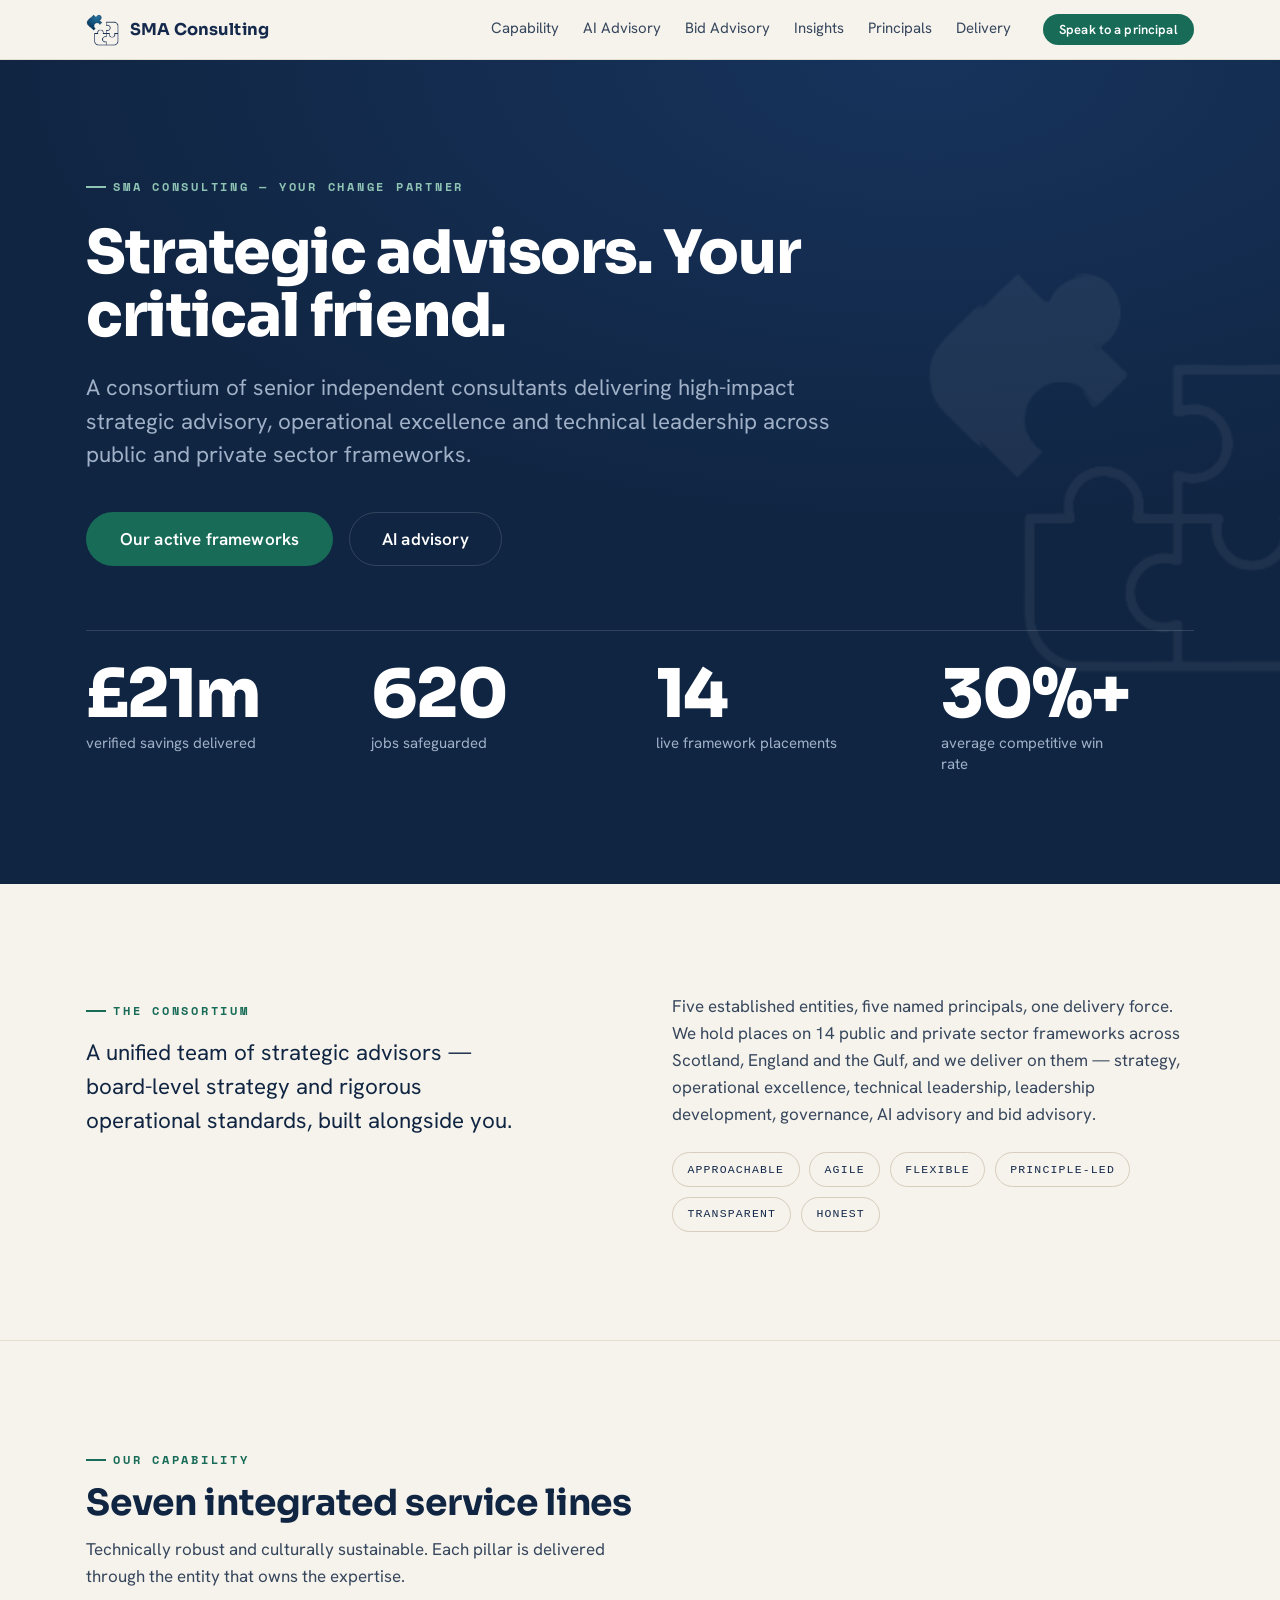
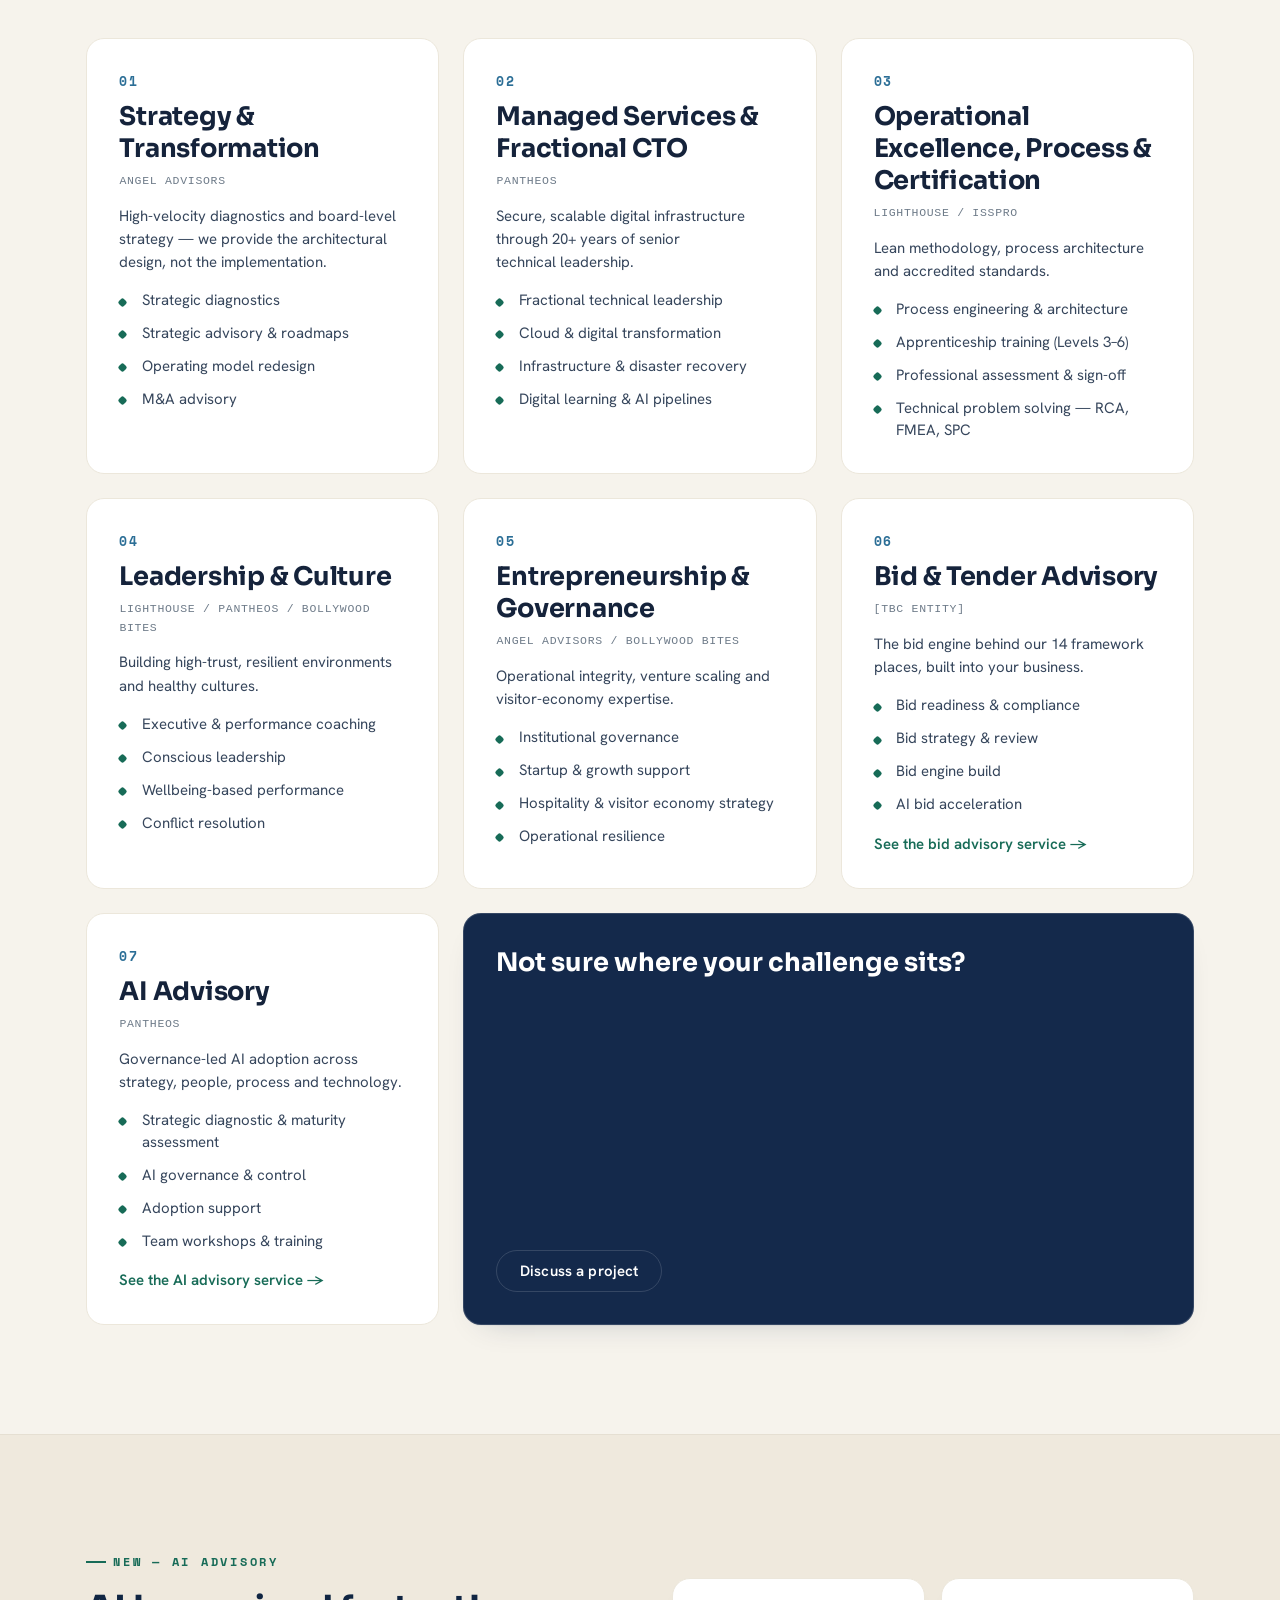
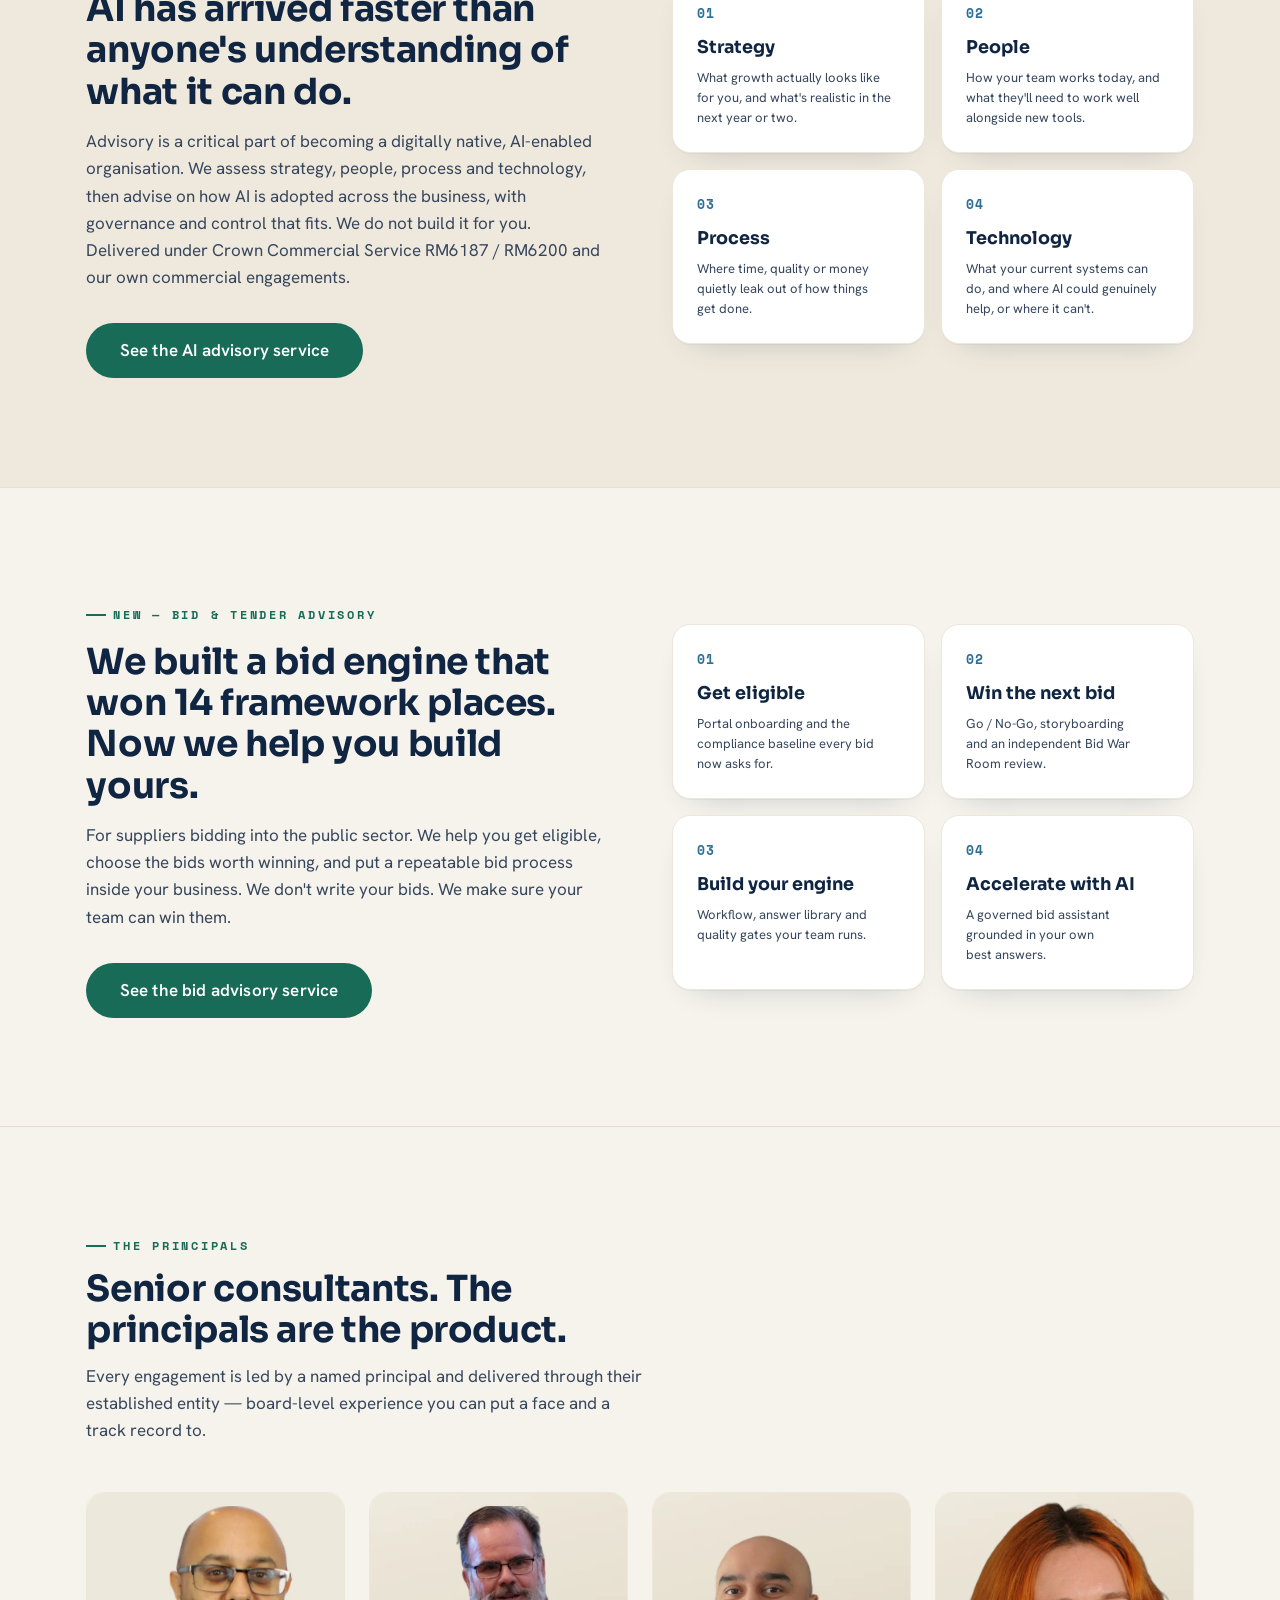
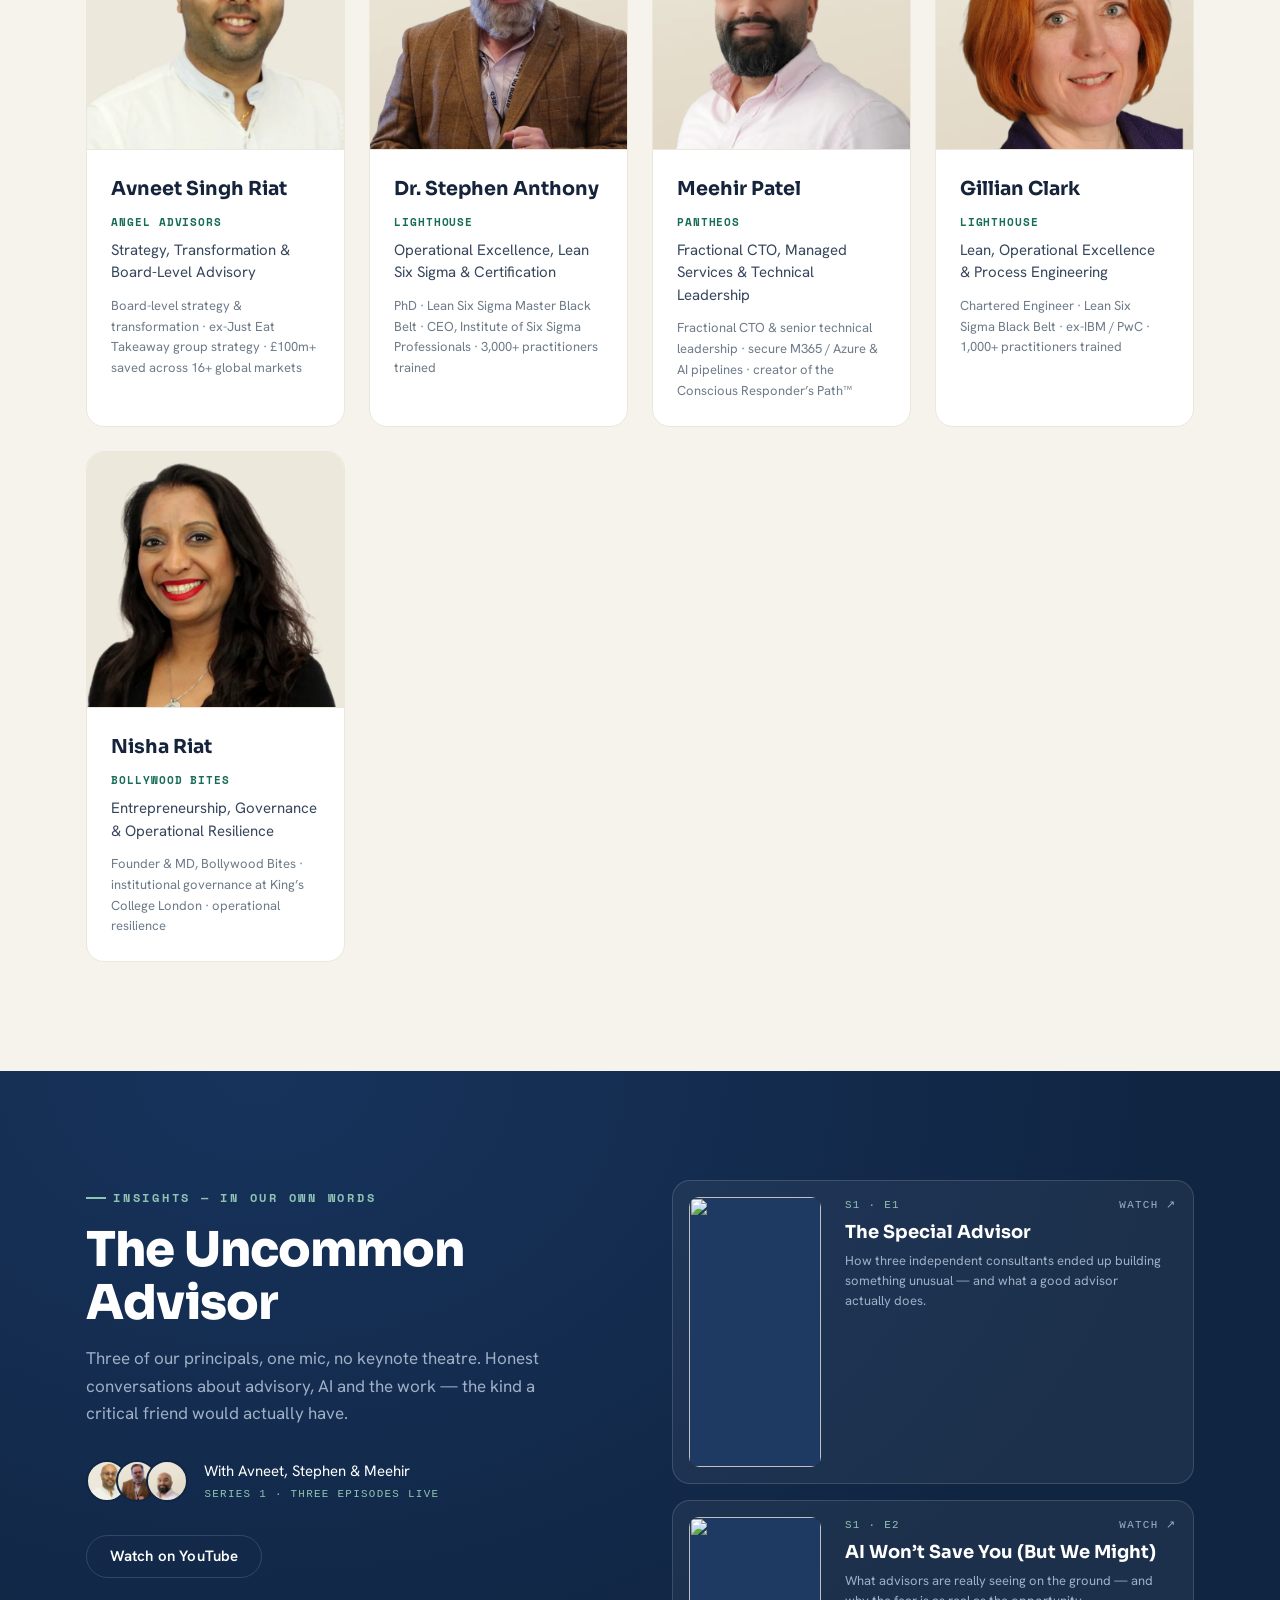
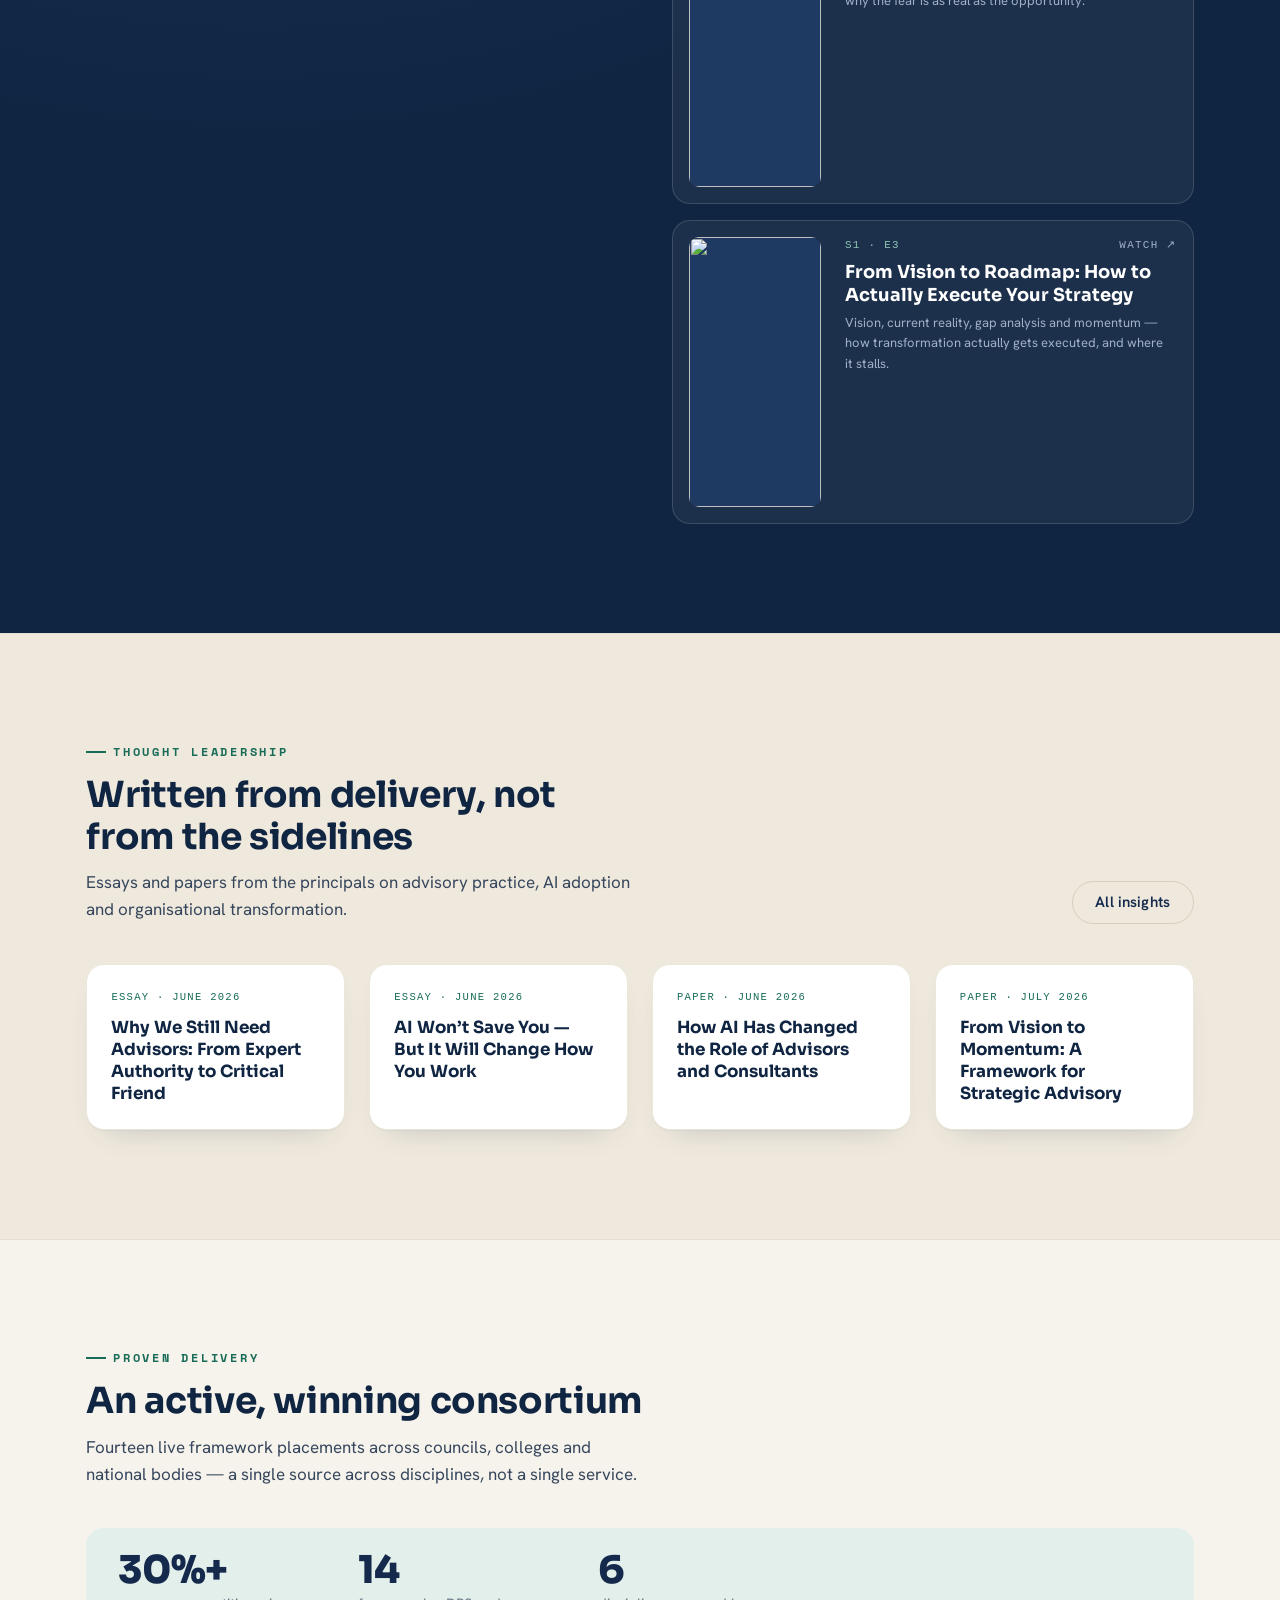
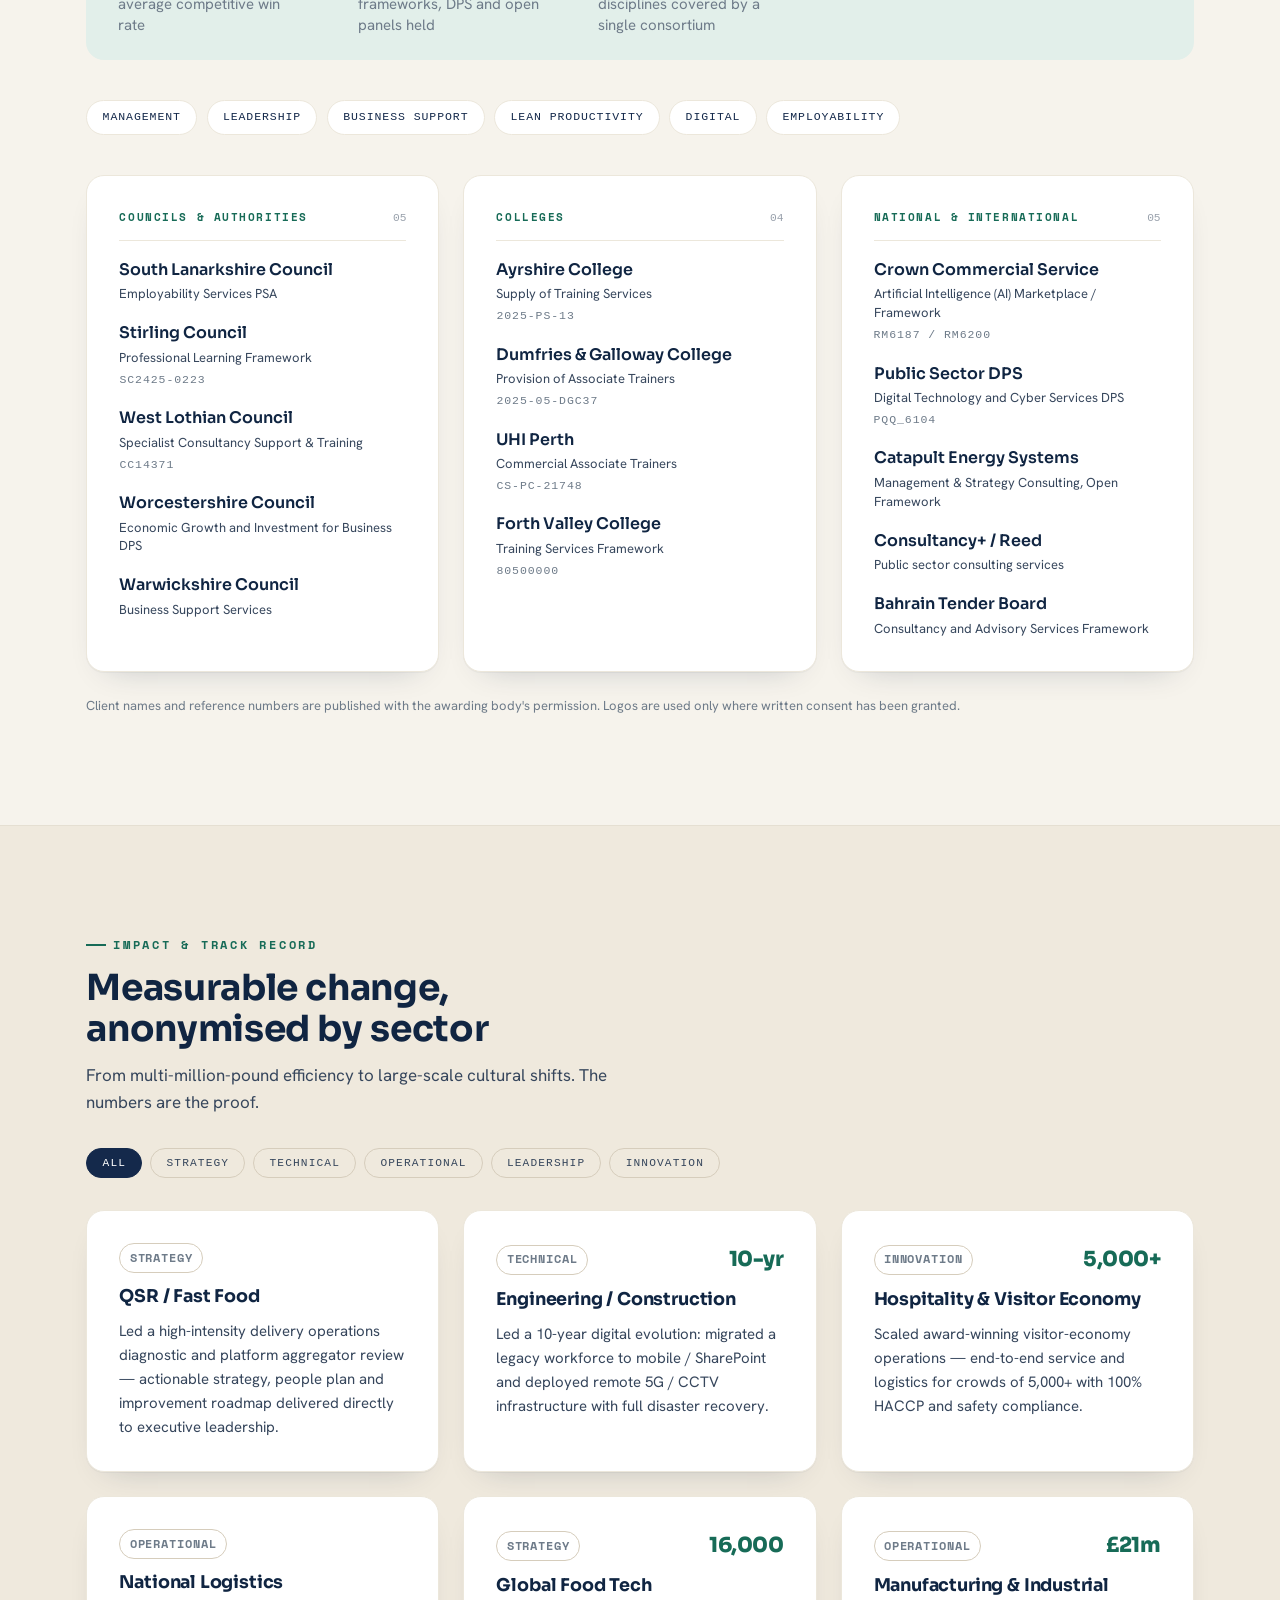
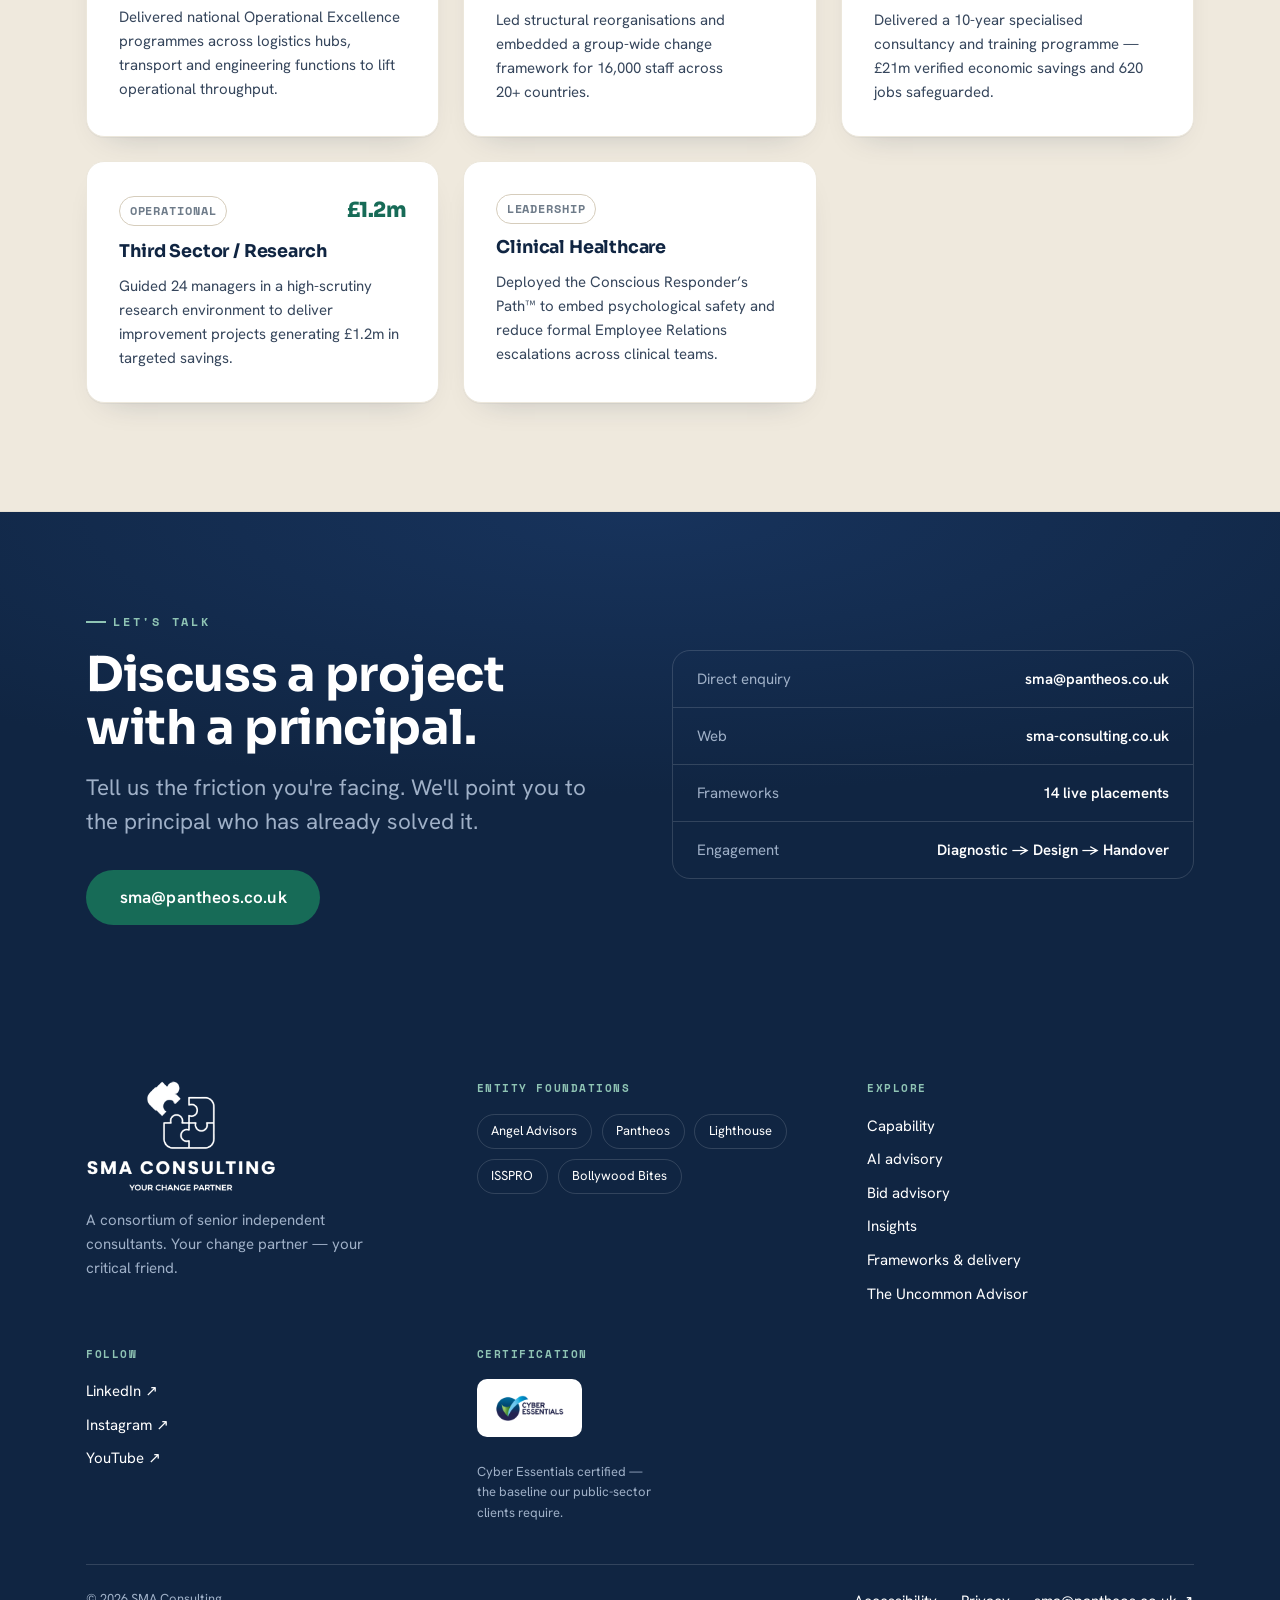
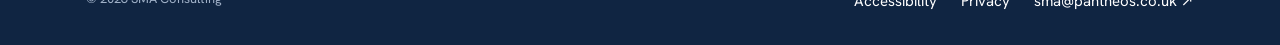
==== commit 8582c949: "Add Bid & Tender Advisory page and move homepage to seven service lines - New /bid-advisory/ page, b" ====
--- a/index.html
+++ b/index.html
@@ -32,6 +32,7 @@
       <nav class="nav" aria-label="Primary">
         <a href="#capability">Capability</a>
         <a href="ai-advisory/">AI Advisory</a>
+        <a href="bid-advisory/">Bid Advisory</a>
         <a href="insights/">Insights</a>
         <a href="#principals">Principals</a>
         <a href="#delivery">Delivery</a>
@@ -68,7 +69,7 @@
       <p style="font-size: var(--fs-lead); line-height: 1.5; color: var(--navy-900); max-width: 34ch; margin: 0;">A unified team of strategic advisors — board-level strategy and rigorous operational standards, built alongside you.</p>
     </div>
     <div style="display: flex; flex-direction: column; gap: var(--space-5);">
-      <p style="font-size: var(--fs-body); line-height: var(--lh-body); margin: 0; max-width: 62ch;">Five established entities, five named principals, one delivery force. We hold places on 14 public and private sector frameworks across Scotland, England and the Gulf, and we deliver on them — strategy, operational excellence, technical leadership, leadership development and governance.</p>
+      <p style="font-size: var(--fs-body); line-height: var(--lh-body); margin: 0; max-width: 62ch;">Five established entities, five named principals, one delivery force. We hold places on 14 public and private sector frameworks across Scotland, England and the Gulf, and we deliver on them — strategy, operational excellence, technical leadership, leadership development, governance, AI advisory and bid advisory.</p>
       <ul class="chips"><li class="chip">Approachable</li><li class="chip">Agile</li><li class="chip">Flexible</li><li class="chip">Principle-led</li><li class="chip">Transparent</li><li class="chip">Honest</li></ul>
     </div>
   </div>
@@ -78,7 +79,7 @@
   <div class="sma-container">
     <div class="sma-section-head" style="margin-bottom: var(--space-8);">
       <p class="sma-eyebrow">Our capability</p>
-      <h2 class="section-title">Five integrated service pillars</h2>
+      <h2 class="section-title">Seven integrated service lines</h2>
       <p class="section-head__lead">Technically robust and culturally sustainable. Each pillar is delivered through the entity that owns the expertise.</p>
     </div>
     <div class="grid grid--cards">
@@ -98,7 +99,7 @@
           <div class="sma-pillar__entity">Pantheos</div>
           <p style="font-size: var(--fs-body-sm); line-height: 1.55; margin: 0.4rem 0 0;">Secure, scalable digital infrastructure through 20+ years of senior technical leadership.</p>
         </div>
-        <ul class="sma-pillar__list"><li>Fractional technical leadership</li><li>Cloud &amp; digital transformation</li><li>AI advisory &amp; readiness</li><li>Infrastructure &amp; disaster recovery</li><li>Digital learning &amp; AI pipelines</li></ul>
+        <ul class="sma-pillar__list"><li>Fractional technical leadership</li><li>Cloud &amp; digital transformation</li><li>Infrastructure &amp; disaster recovery</li><li>Digital learning &amp; AI pipelines</li></ul>
       </article>
       <article class="sma-pillar">
         <div style="display: flex; flex-direction: column; gap: 0.5rem;">
@@ -127,7 +128,27 @@
         </div>
         <ul class="sma-pillar__list"><li>Institutional governance</li><li>Startup &amp; growth support</li><li>Hospitality &amp; visitor economy strategy</li><li>Operational resilience</li></ul>
       </article>
-      <article class="sma-card sma-card--ink" style="display: flex; flex-direction: column; justify-content: space-between; gap: var(--space-5);">
+      <article class="sma-pillar">
+        <div style="display: flex; flex-direction: column; gap: 0.5rem;">
+          <div class="sma-pillar__no">06</div>
+          <h3 class="sma-pillar__title" style="margin: 0;">Bid &amp; Tender Advisory</h3>
+          <div class="sma-pillar__entity">[TBC entity]</div>
+          <p style="font-size: var(--fs-body-sm); line-height: 1.55; margin: 0.4rem 0 0;">The bid engine behind our 14 framework places, built into your business.</p>
+        </div>
+        <ul class="sma-pillar__list"><li>Bid readiness &amp; compliance</li><li>Bid strategy &amp; review</li><li>Bid engine build</li><li>AI bid acceleration</li></ul>
+        <a href="bid-advisory/" style="font-size: var(--fs-body-sm); font-weight: var(--fw-semibold);">See the bid advisory service &rarr;</a>
+      </article>
+      <article class="sma-pillar">
+        <div style="display: flex; flex-direction: column; gap: 0.5rem;">
+          <div class="sma-pillar__no">07</div>
+          <h3 class="sma-pillar__title" style="margin: 0;">AI Advisory</h3>
+          <div class="sma-pillar__entity">Pantheos</div>
+          <p style="font-size: var(--fs-body-sm); line-height: 1.55; margin: 0.4rem 0 0;">Governance-led AI adoption across strategy, people, process and technology.</p>
+        </div>
+        <ul class="sma-pillar__list"><li>Strategic diagnostic &amp; maturity assessment</li><li>AI governance &amp; control</li><li>Adoption support</li><li>Team workshops &amp; training</li></ul>
+        <a href="ai-advisory/" style="font-size: var(--fs-body-sm); font-weight: var(--fw-semibold);">See the AI advisory service &rarr;</a>
+      </article>
+      <article class="sma-card sma-card--ink capability-cta" style="display: flex; flex-direction: column; justify-content: space-between; gap: var(--space-5);">
         <p style="font-family: var(--font-display); font-size: var(--fs-h3); font-weight: var(--fw-bold); color: #fff; margin: 0; line-height: 1.25;">Not sure where your challenge sits?</p>
         <a href="#contact" class="sma-btn sma-btn--on-ink sma-btn--secondary" style="align-self: flex-start;">Discuss a project</a>
       </article>
@@ -143,7 +164,7 @@
       <p style="font-size: var(--fs-body); line-height: var(--lh-body); margin: 0 0 var(--space-6); max-width: 58ch;">Advisory is a critical part of becoming a digitally native, AI-enabled organisation. We assess strategy, people, process and technology, then advise on how AI is adopted across the business, with governance and control that fits. We do not build it for you. Delivered under Crown Commercial Service RM6187 / RM6200 and our own commercial engagements.</p>
       <a href="ai-advisory/" class="sma-btn sma-btn--accent sma-btn--lg">See the AI advisory service</a>
     </div>
-    <div class="grid" style="grid-template-columns: repeat(auto-fit, minmax(160px, 1fr)); gap: var(--space-4);">
+    <div class="grid teaser-grid">
       <div class="sma-card" style="padding: var(--space-5);">
         <div style="font-family: var(--font-mono); font-size: var(--fs-caption); font-weight: var(--fw-bold); letter-spacing: 0.1em; color: var(--steel-500); margin-bottom: 0.6rem;">01</div>
         <div style="font-family: var(--font-display); font-size: 1.1rem; font-weight: var(--fw-bold); color: var(--navy-900); margin-bottom: 0.4rem;">Strategy</div>
@@ -163,6 +184,39 @@
         <div style="font-family: var(--font-mono); font-size: var(--fs-caption); font-weight: var(--fw-bold); letter-spacing: 0.1em; color: var(--steel-500); margin-bottom: 0.6rem;">04</div>
         <div style="font-family: var(--font-display); font-size: 1.1rem; font-weight: var(--fw-bold); color: var(--navy-900); margin-bottom: 0.4rem;">Technology</div>
         <p style="font-size: var(--fs-caption); line-height: 1.55; margin: 0;">What your current systems can do, and where AI could genuinely help, or where it can't.</p>
+      </div>
+    </div>
+  </div>
+</section>
+
+<section class="section section--rule" id="bid">
+  <div class="sma-container grid grid--2 align-center">
+    <div>
+      <p class="sma-eyebrow" style="margin-bottom: var(--space-4);">New — Bid &amp; tender advisory</p>
+      <h2 class="section-title" style="font-size: var(--fs-h2); margin-bottom: var(--space-4); max-width: 22ch;">We built a bid engine that won 14 framework places. Now we help you build yours.</h2>
+      <p style="font-size: var(--fs-body); line-height: var(--lh-body); margin: 0 0 var(--space-6); max-width: 58ch;">For suppliers bidding into the public sector. We help you get eligible, choose the bids worth winning, and put a repeatable bid process inside your business. We don't write your bids. We make sure your team can win them.</p>
+      <a href="bid-advisory/" class="sma-btn sma-btn--accent sma-btn--lg">See the bid advisory service</a>
+    </div>
+    <div class="grid teaser-grid">
+      <div class="sma-card" style="padding: var(--space-5);">
+        <div style="font-family: var(--font-mono); font-size: var(--fs-caption); font-weight: var(--fw-bold); letter-spacing: 0.1em; color: var(--steel-500); margin-bottom: 0.6rem;">01</div>
+        <div style="font-family: var(--font-display); font-size: 1.1rem; font-weight: var(--fw-bold); color: var(--navy-900); margin-bottom: 0.4rem;">Get eligible</div>
+        <p style="font-size: var(--fs-caption); line-height: 1.55; margin: 0;">Portal onboarding and the compliance baseline every bid now asks for.</p>
+      </div>
+      <div class="sma-card" style="padding: var(--space-5);">
+        <div style="font-family: var(--font-mono); font-size: var(--fs-caption); font-weight: var(--fw-bold); letter-spacing: 0.1em; color: var(--steel-500); margin-bottom: 0.6rem;">02</div>
+        <div style="font-family: var(--font-display); font-size: 1.1rem; font-weight: var(--fw-bold); color: var(--navy-900); margin-bottom: 0.4rem;">Win the next bid</div>
+        <p style="font-size: var(--fs-caption); line-height: 1.55; margin: 0;">Go / No-Go, storyboarding and an independent Bid War Room review.</p>
+      </div>
+      <div class="sma-card" style="padding: var(--space-5);">
+        <div style="font-family: var(--font-mono); font-size: var(--fs-caption); font-weight: var(--fw-bold); letter-spacing: 0.1em; color: var(--steel-500); margin-bottom: 0.6rem;">03</div>
+        <div style="font-family: var(--font-display); font-size: 1.1rem; font-weight: var(--fw-bold); color: var(--navy-900); margin-bottom: 0.4rem;">Build your engine</div>
+        <p style="font-size: var(--fs-caption); line-height: 1.55; margin: 0;">Workflow, answer library and quality gates your team runs.</p>
+      </div>
+      <div class="sma-card" style="padding: var(--space-5);">
+        <div style="font-family: var(--font-mono); font-size: var(--fs-caption); font-weight: var(--fw-bold); letter-spacing: 0.1em; color: var(--steel-500); margin-bottom: 0.6rem;">04</div>
+        <div style="font-family: var(--font-display); font-size: 1.1rem; font-weight: var(--fw-bold); color: var(--navy-900); margin-bottom: 0.4rem;">Accelerate with AI</div>
+        <p style="font-size: var(--fs-caption); line-height: 1.55; margin: 0;">A governed bid assistant grounded in your own best answers.</p>
       </div>
     </div>
   </div>
@@ -461,6 +515,7 @@
         <div class="footer-links">
           <a href="#capability">Capability</a>
           <a href="ai-advisory/">AI advisory</a>
+          <a href="bid-advisory/">Bid advisory</a>
           <a href="insights/">Insights</a>
           <a href="#delivery">Frameworks &amp; delivery</a>
           <a href="#podcast">The Uncommon Advisor</a>
--- a/site.css
+++ b/site.css
@@ -4,7 +4,7 @@
    This file carries page-level structure only.
    ============================================================ */
 
-html { scroll-behavior: smooth; }
+html { scroll-behavior: smooth; scroll-padding-top: 76px; }
 body { background: var(--surface-page); color: var(--text-body); font-family: var(--font-body); margin: 0; }
 
 a { color: var(--text-link); }
@@ -46,6 +46,36 @@
 }
 .nav a:hover { color: var(--navy-800); border-bottom-color: var(--accent); }
 .nav a[aria-current] { color: var(--navy-800); font-weight: var(--fw-semibold); border-bottom-color: var(--accent); }
+
+/* Mobile and tablet header (below 1100px, where six nav items stop fitting):
+   brand and call to action on one row, nav as a single swipeable row beneath,
+   so the sticky header stays compact. */
+@media (max-width: 1099px) {
+  html { scroll-padding-top: 112px; }
+  .site-header__inner { gap: 0.6rem var(--space-3); padding-top: 0.6rem; padding-bottom: 0.5rem; }
+  .header-right { display: contents; }
+  .brand { gap: 0.5rem; }
+  .brand img { height: 28px; }
+  .brand span { font-size: 0.95rem; }
+  .header-right > .sma-btn { padding: 0.5em 0.85em; font-size: 0.75rem; }
+  .nav {
+    order: 3; flex: 1 0 100%; flex-wrap: nowrap; gap: var(--space-5);
+    overflow-x: auto; scrollbar-width: none; -webkit-overflow-scrolling: touch;
+    -webkit-mask-image: linear-gradient(to right, #000 calc(100% - 28px), transparent);
+    mask-image: linear-gradient(to right, #000 calc(100% - 28px), transparent);
+    margin-inline: calc(-1 * var(--gutter, 20px)); padding-inline: var(--gutter, 20px);
+  }
+  .nav::-webkit-scrollbar { display: none; }
+  .nav a { flex: none; padding-block: 0.35rem 0.25rem; }
+}
+@media (max-width: 374px) {
+  .brand span { display: none; }
+}
+@media (max-width: 480px) {
+  .sma-btn--lg { white-space: normal; max-width: 100%; }
+  .footer-links a { overflow-wrap: anywhere; }
+  .contact-panel__row strong { overflow-wrap: anywhere; }
+}
 
 /* ---------------- Sections ---------------- */
 .section { padding-block: var(--section-y); }
@@ -74,18 +104,22 @@
 .hero__lead { font-size: var(--fs-lead); line-height: 1.5; max-width: 58ch; margin: 0 0 var(--space-7); }
 .hero__actions { display: flex; flex-wrap: wrap; gap: var(--space-4); margin-bottom: clamp(2.5rem, 2rem + 3vw, 4rem); }
 .hero__stats {
-  display: grid; grid-template-columns: repeat(auto-fit, minmax(160px, 1fr));
+  display: grid; grid-template-columns: repeat(auto-fit, minmax(min(160px, 100%), 1fr));
   gap: var(--space-6); border-top: 1px solid var(--border-on-ink); padding-top: var(--space-6);
 }
 
 /* ---------------- Generic grids ---------------- */
 .grid { display: grid; gap: var(--space-5); }
-.grid--2 { grid-template-columns: repeat(auto-fit, minmax(300px, 1fr)); gap: var(--space-7) var(--space-9); }
-.grid--cards { grid-template-columns: repeat(auto-fit, minmax(290px, 1fr)); }
-.grid--cards-sm { grid-template-columns: repeat(auto-fit, minmax(250px, 1fr)); }
-.grid--people { grid-template-columns: repeat(auto-fit, minmax(240px, 1fr)); }
-.grid--four { grid-template-columns: repeat(auto-fit, minmax(230px, 1fr)); }
+.grid--2 { grid-template-columns: repeat(auto-fit, minmax(min(300px, 100%), 1fr)); gap: var(--space-7) var(--space-9); }
+.grid--cards { grid-template-columns: repeat(auto-fit, minmax(min(290px, 100%), 1fr)); }
+.grid--cards-sm { grid-template-columns: repeat(auto-fit, minmax(min(250px, 100%), 1fr)); }
+.grid--people { grid-template-columns: repeat(auto-fit, minmax(min(240px, 100%), 1fr)); }
+.grid--four { grid-template-columns: repeat(auto-fit, minmax(min(230px, 100%), 1fr)); }
 .align-center { align-items: center; }
+.teaser-grid { grid-template-columns: repeat(2, minmax(0, 1fr)); gap: var(--space-4); }
+@media (max-width: 420px) { .teaser-grid { grid-template-columns: 1fr; } }
+/* Seven pillars plus the CTA card: let the CTA fill the last row when the grid has three columns. */
+@media (min-width: 996px) { .capability-cta { grid-column: span 2; } }
 .align-start { align-items: start; }
 
 h2.section-title {
@@ -138,6 +172,7 @@
 .episode__title { font-family: var(--font-display); font-size: 1.12rem; font-weight: var(--fw-bold); color: #fff; line-height: 1.25; }
 @media (max-width: 560px) {
   .episode { grid-template-columns: 1fr; }
+  .hero__watermark { display: none; }
 }
 
 /* ---------------- Framework register ---------------- */
@@ -188,12 +223,12 @@
 /* ---------------- Footer ---------------- */
 .site-footer { background: var(--navy-900); color: var(--text-on-ink); padding-top: var(--space-9); padding-bottom: var(--space-6); }
 .site-footer__cols {
-  display: grid; grid-template-columns: repeat(auto-fit, minmax(230px, 1fr));
+  display: grid; grid-template-columns: repeat(auto-fit, minmax(min(230px, 100%), 1fr));
   gap: var(--space-7) var(--space-9); padding-bottom: var(--space-7);
   border-bottom: 1px solid var(--border-on-ink);
 }
 .footer-brand { display: flex; flex-direction: column; gap: var(--space-4); align-items: flex-start; }
-.footer-brand img { height: 44px; width: auto; }
+.footer-brand img { width: 190px; height: auto; }
 .footer-brand p { font-size: var(--fs-body-sm); line-height: 1.6; color: var(--text-on-ink-muted); margin: 0; max-width: 36ch; }
 .footer-head {
   font-family: var(--font-mono); font-size: 0.68rem; font-weight: var(--fw-bold);
@@ -220,7 +255,7 @@
   text-transform: uppercase; color: var(--text-muted);
 }
 .credibility .sep { color: var(--accent); }
-.steps { list-style: none; margin: 0; padding: 0; display: grid; grid-template-columns: repeat(auto-fit, minmax(260px, 1fr)); gap: var(--space-6) var(--space-7); }
+.steps { list-style: none; margin: 0; padding: 0; display: grid; grid-template-columns: repeat(auto-fit, minmax(min(260px, 100%), 1fr)); gap: var(--space-6) var(--space-7); }
 .step { display: flex; flex-direction: column; gap: 0.85rem; padding-top: var(--space-4); border-top: 2px solid var(--navy-800); }
 .step--last { border-top-color: var(--accent); }
 .step__no { font-family: var(--font-mono); font-size: var(--fs-caption); font-weight: var(--fw-bold); letter-spacing: 0.12em; color: var(--steel-500); }
@@ -250,7 +285,7 @@
 .faq details[open] summary .pm::after { content: "\2013"; }
 .faq p { margin: var(--space-3) 0 0; font-size: var(--fs-body-sm); line-height: 1.65; color: var(--text-body); max-width: 62ch; }
 
-.govern-band { display: grid; grid-template-columns: repeat(auto-fit, minmax(260px, 1fr)); gap: var(--space-5) var(--space-7); align-items: center; }
+.govern-band { display: grid; grid-template-columns: repeat(auto-fit, minmax(min(260px, 100%), 1fr)); gap: var(--space-5) var(--space-7); align-items: center; }
 
 /* ---------------- Insights ---------------- */
 .article-card { display: flex; flex-direction: column; gap: var(--space-4); padding: var(--space-6); text-decoration: none; }
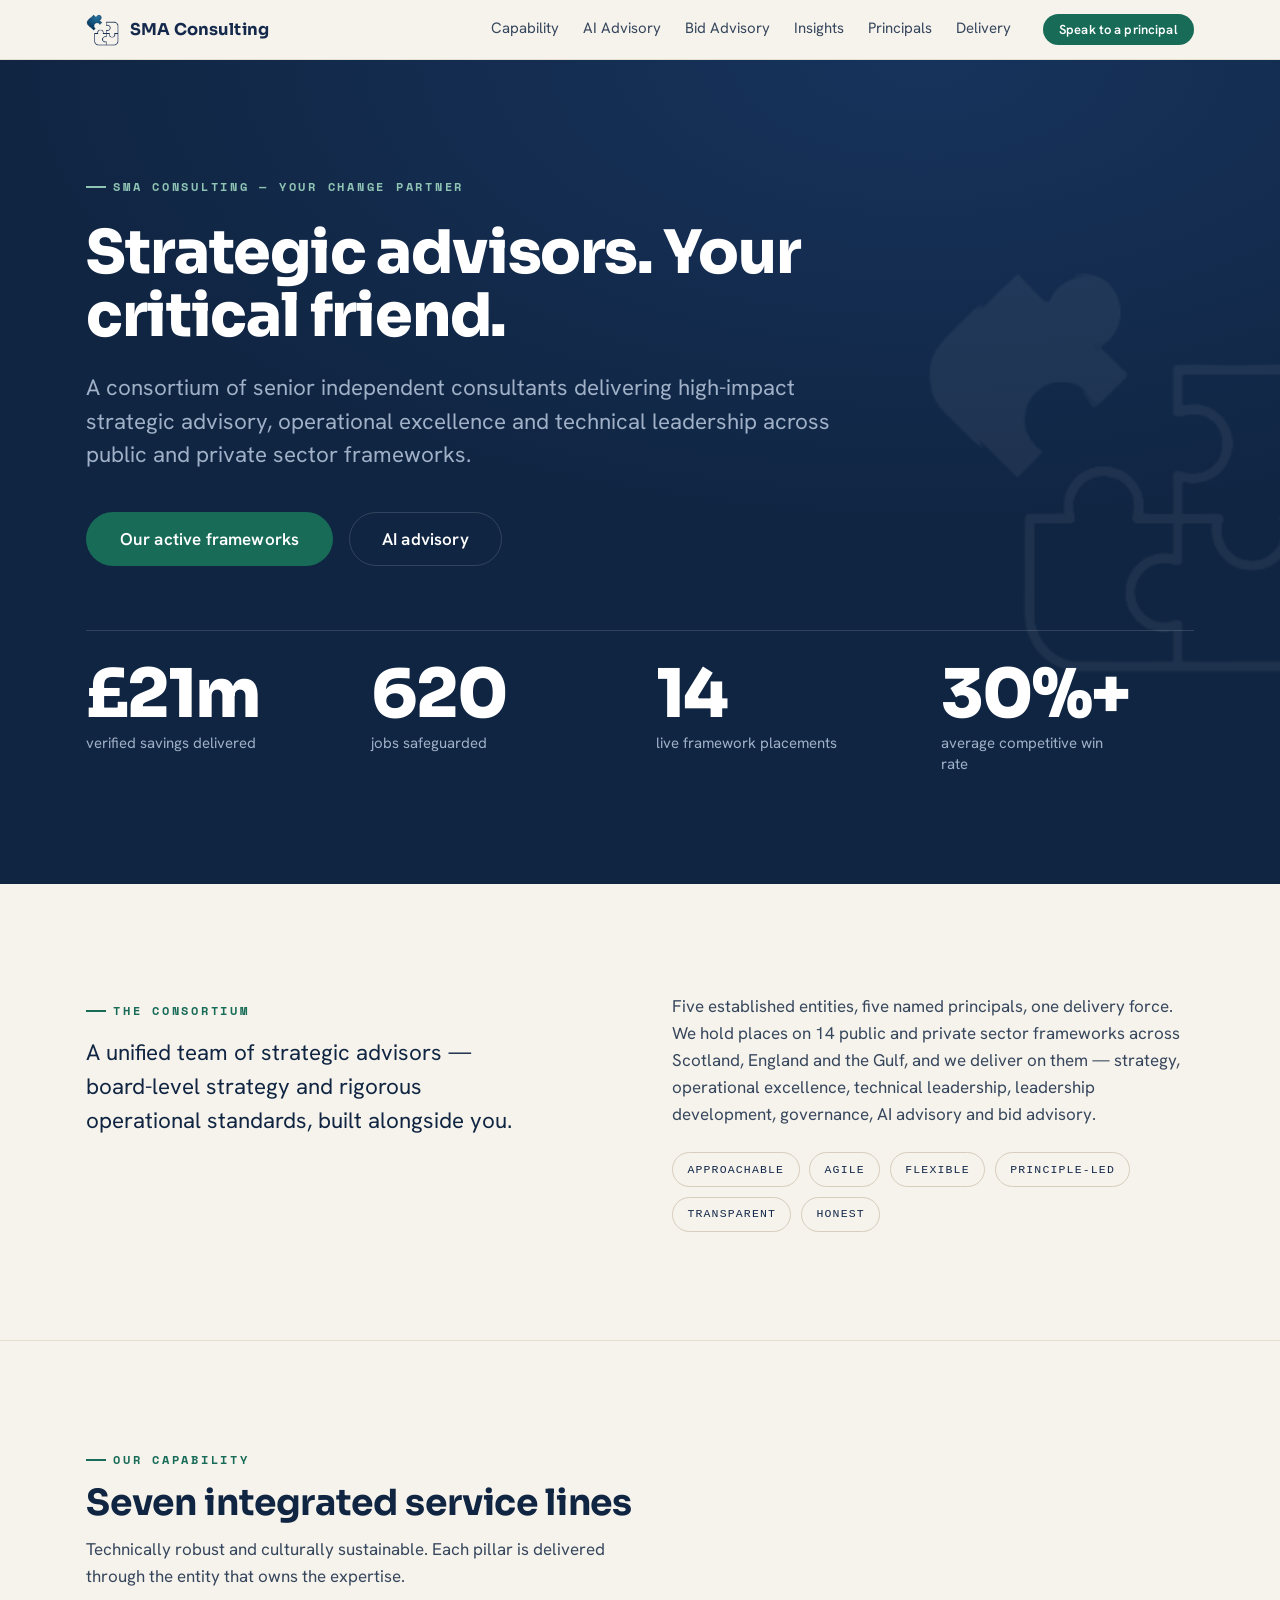
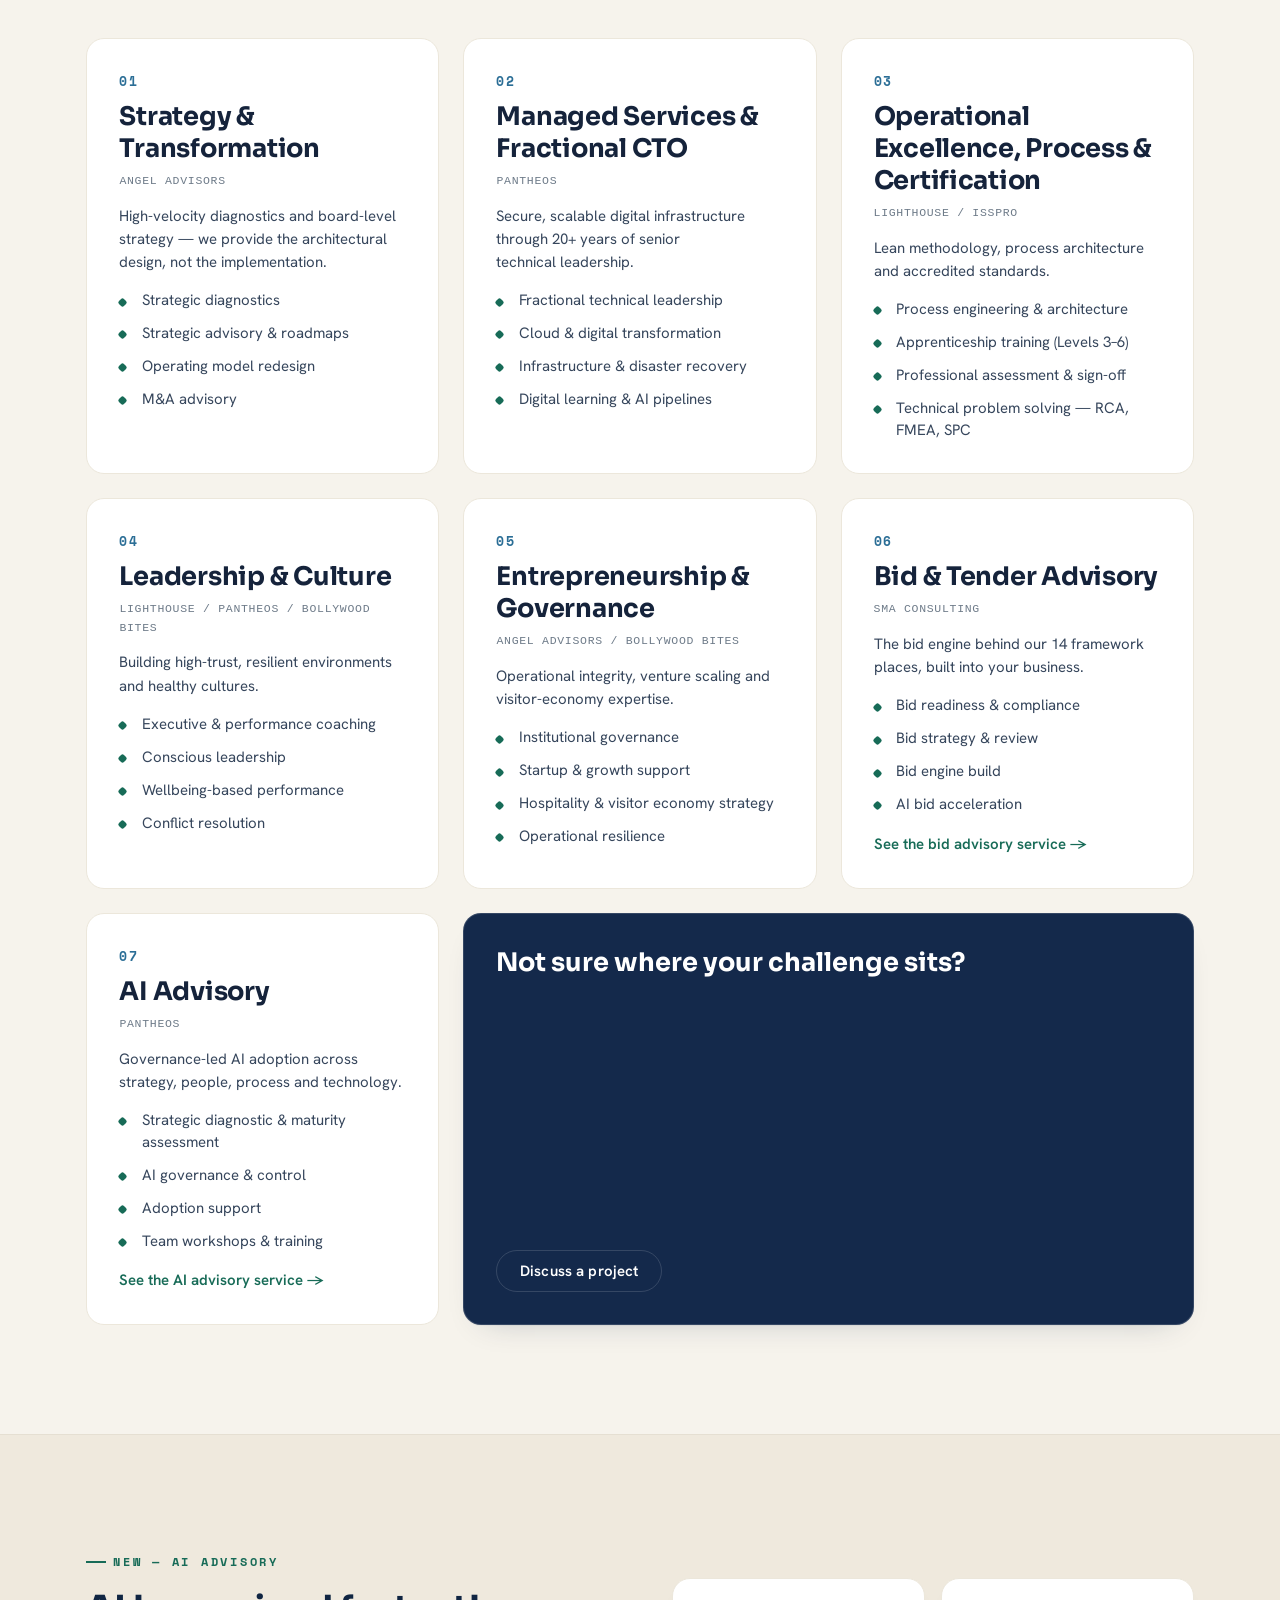
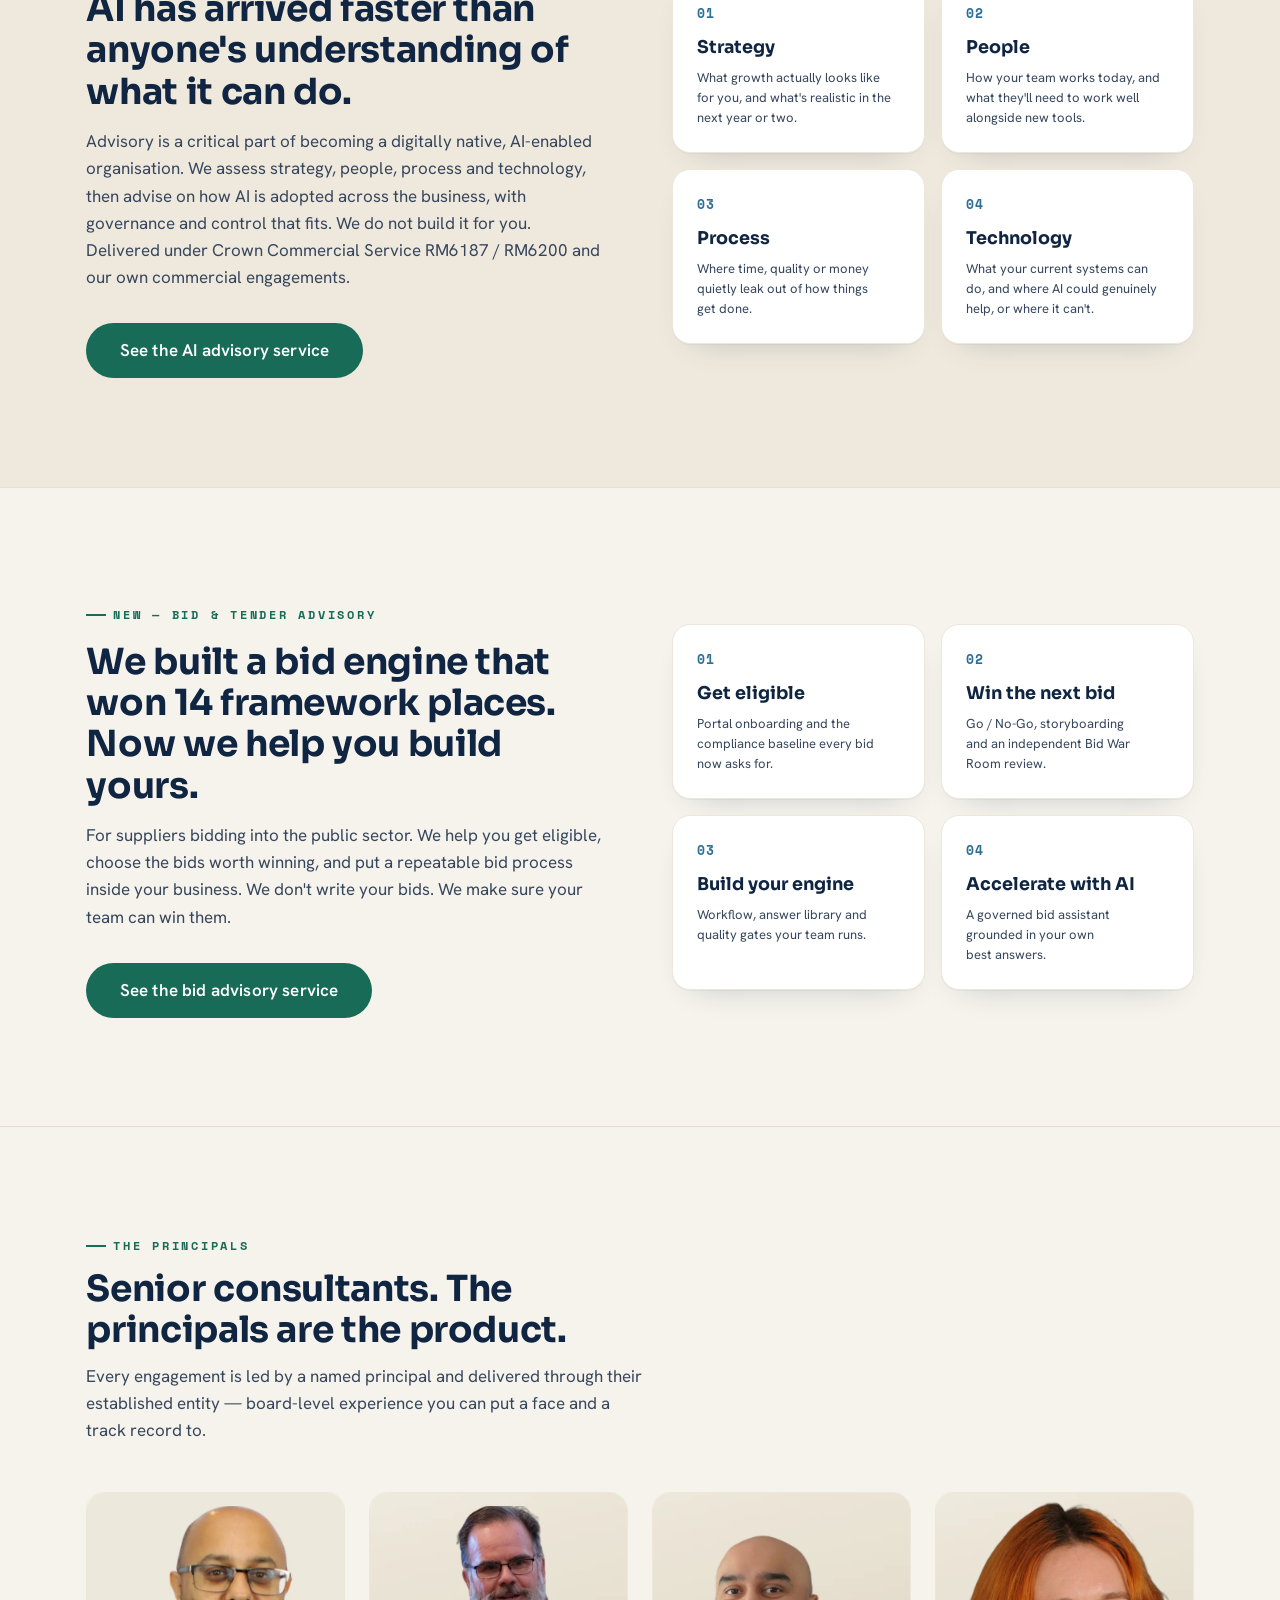
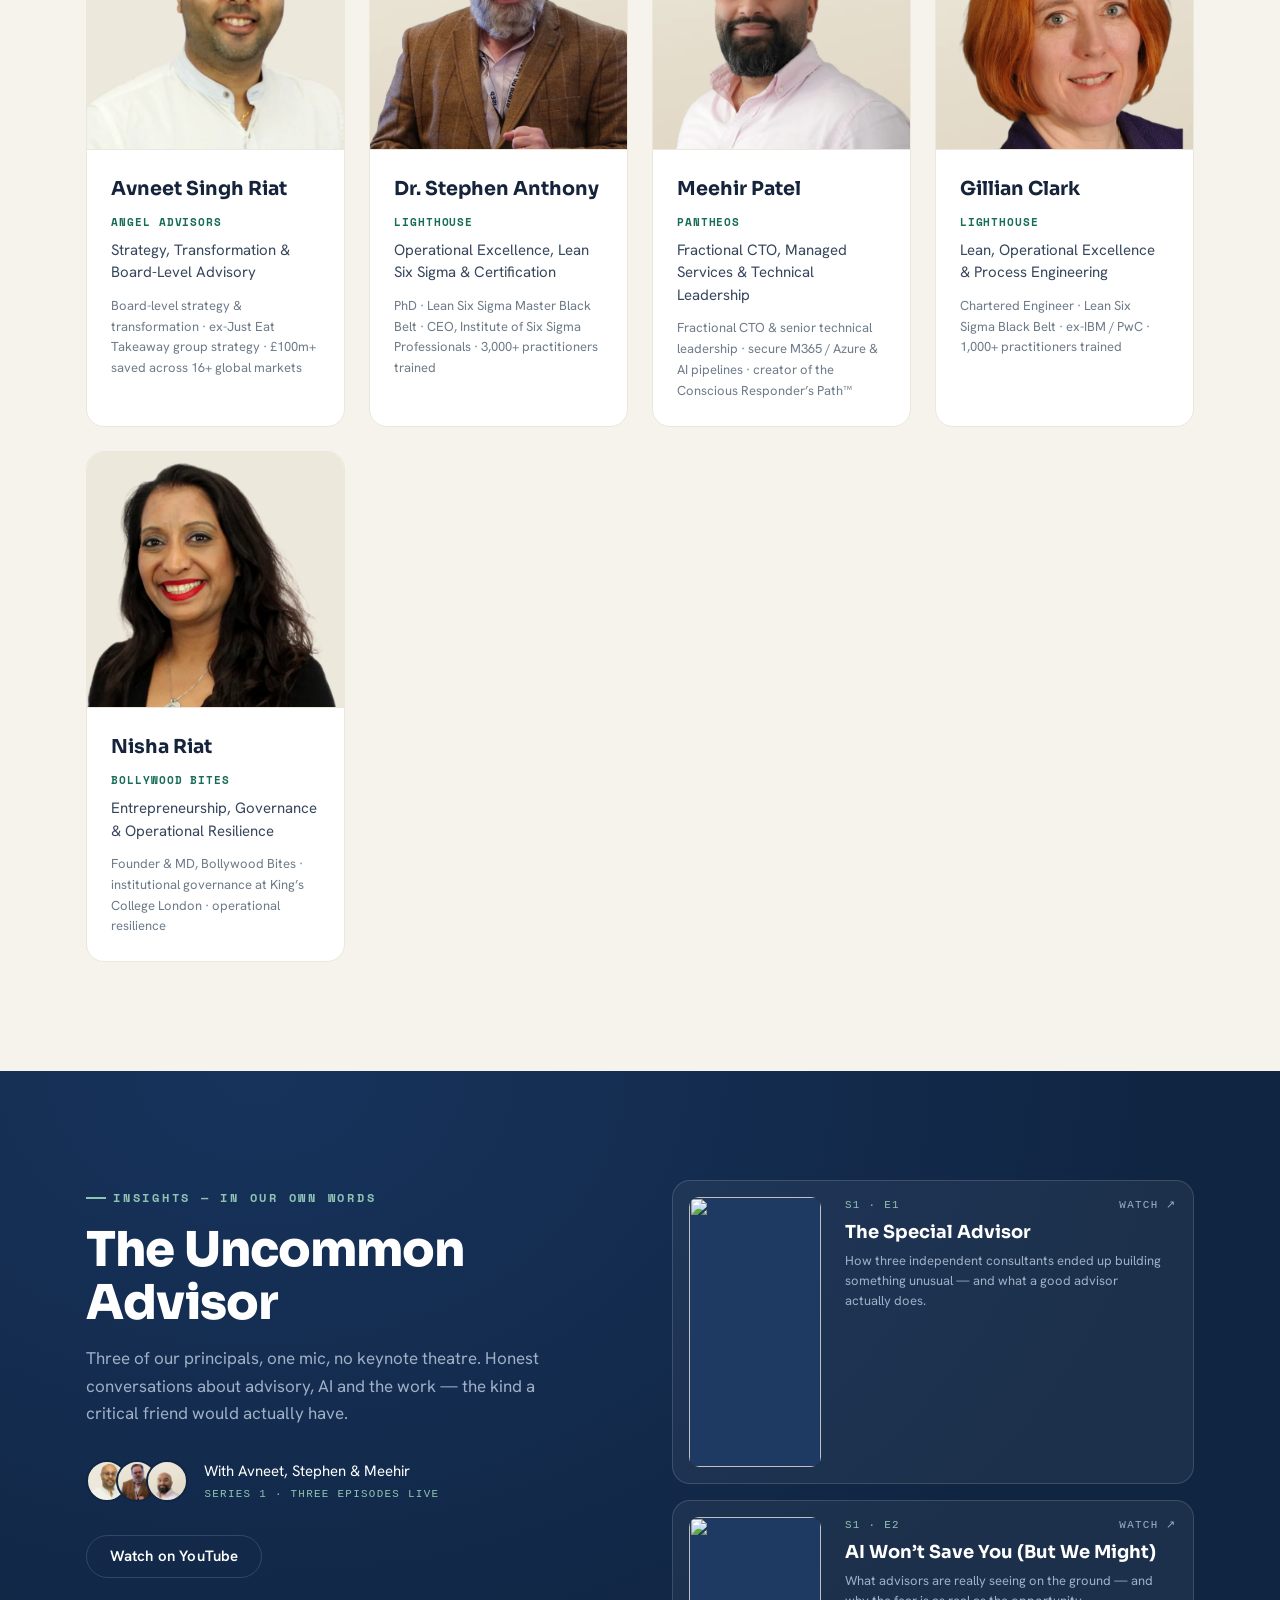
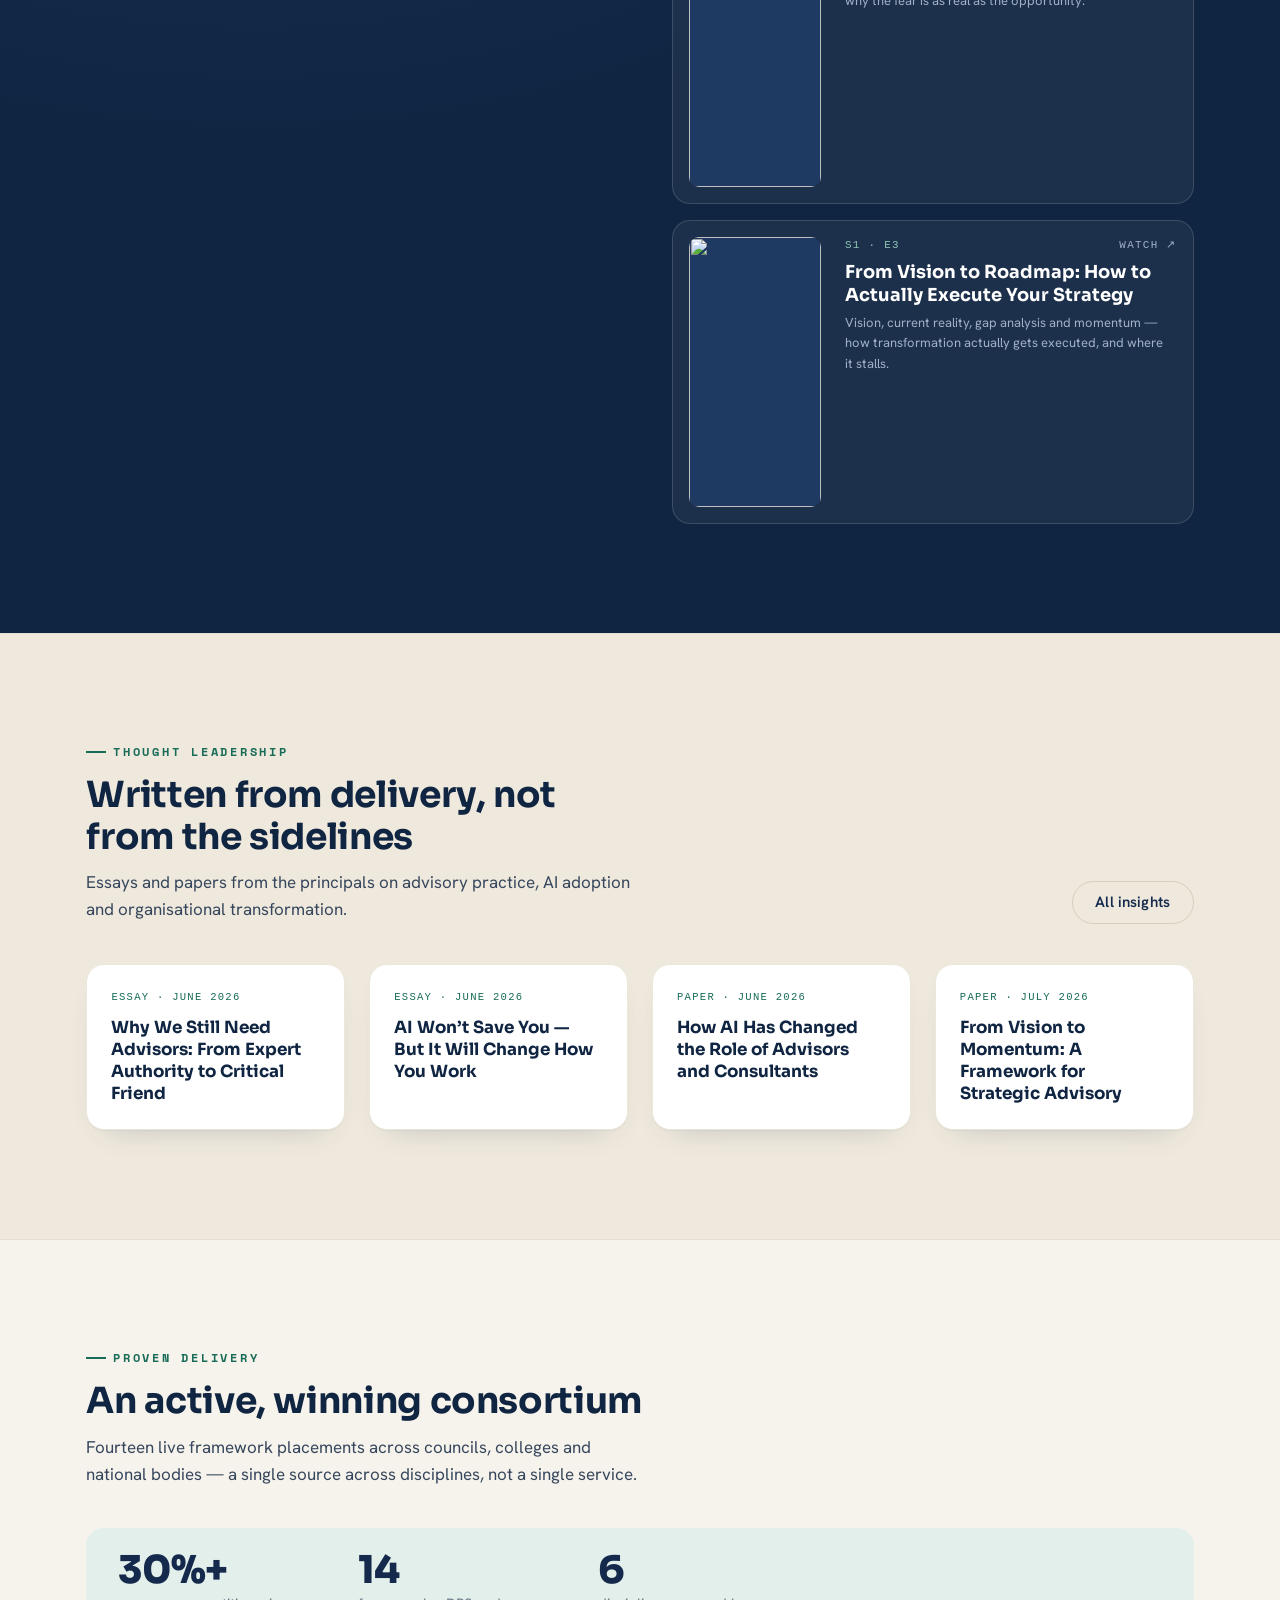
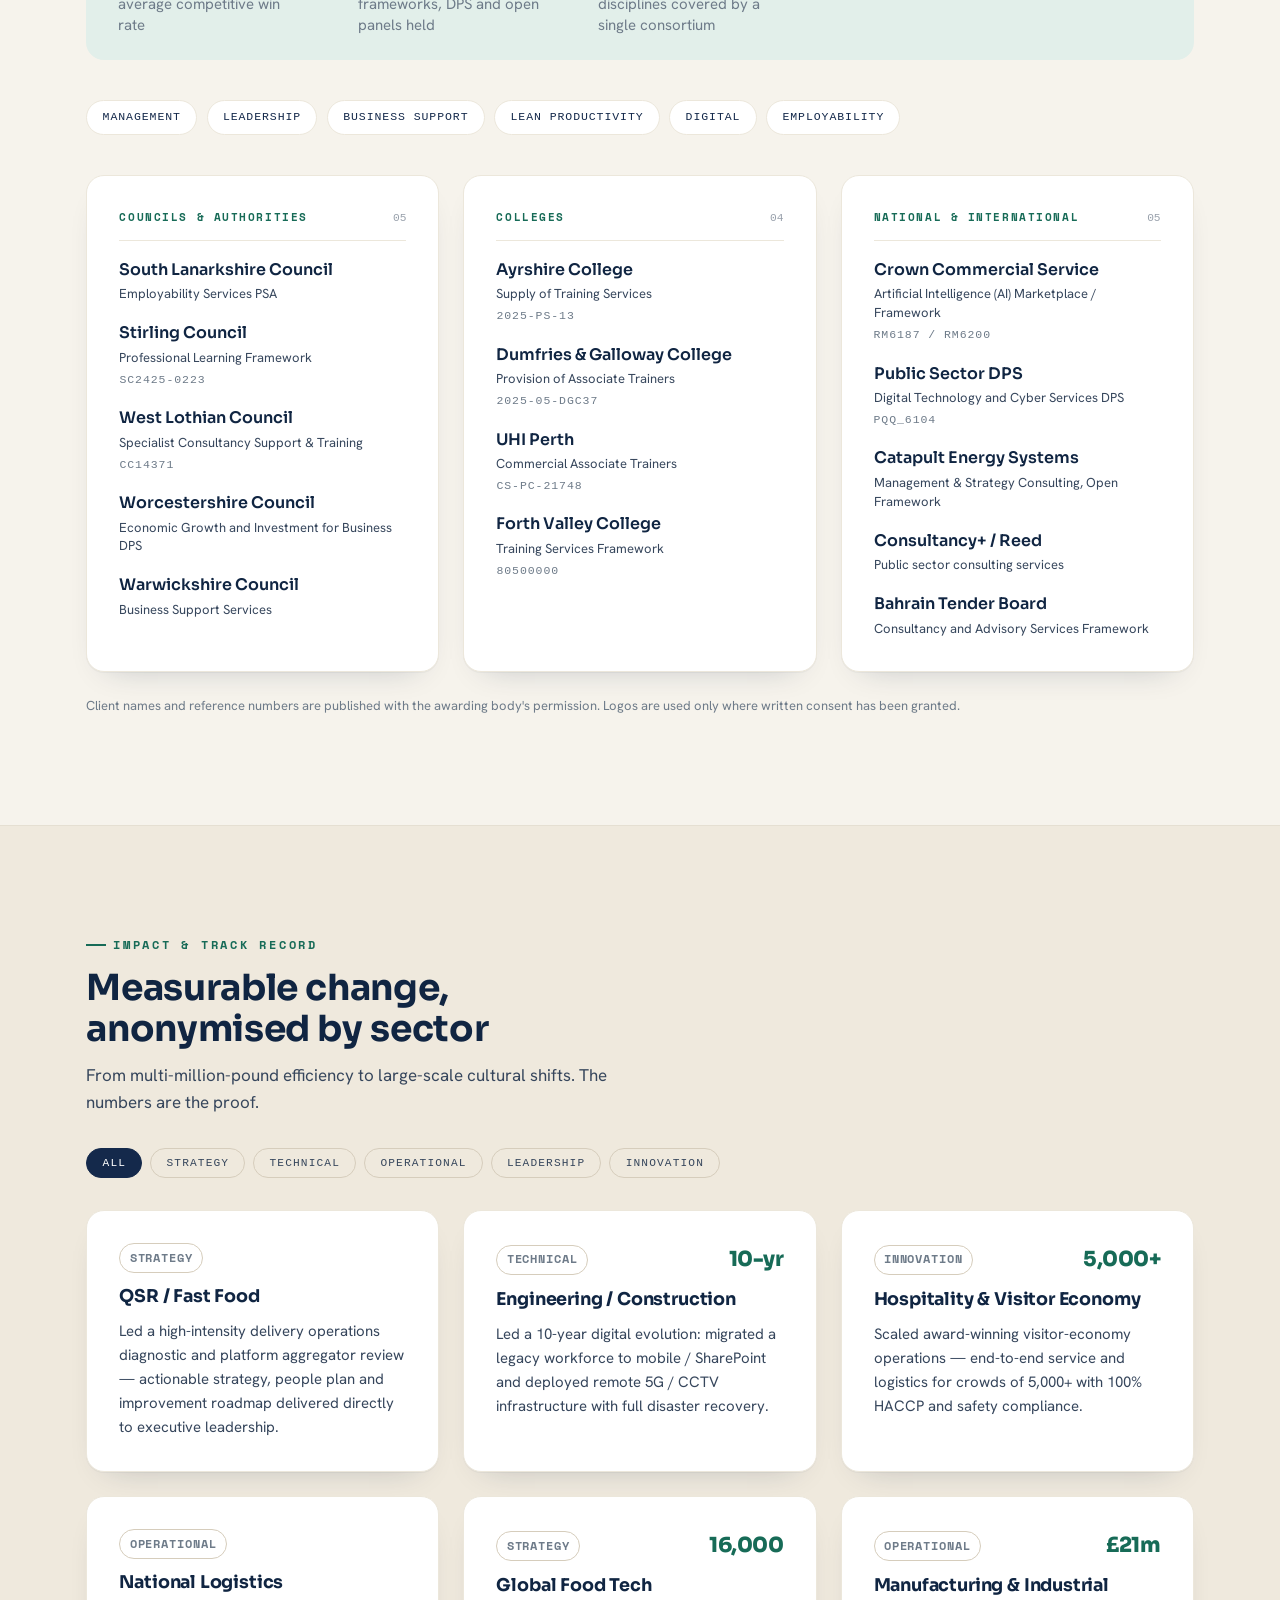
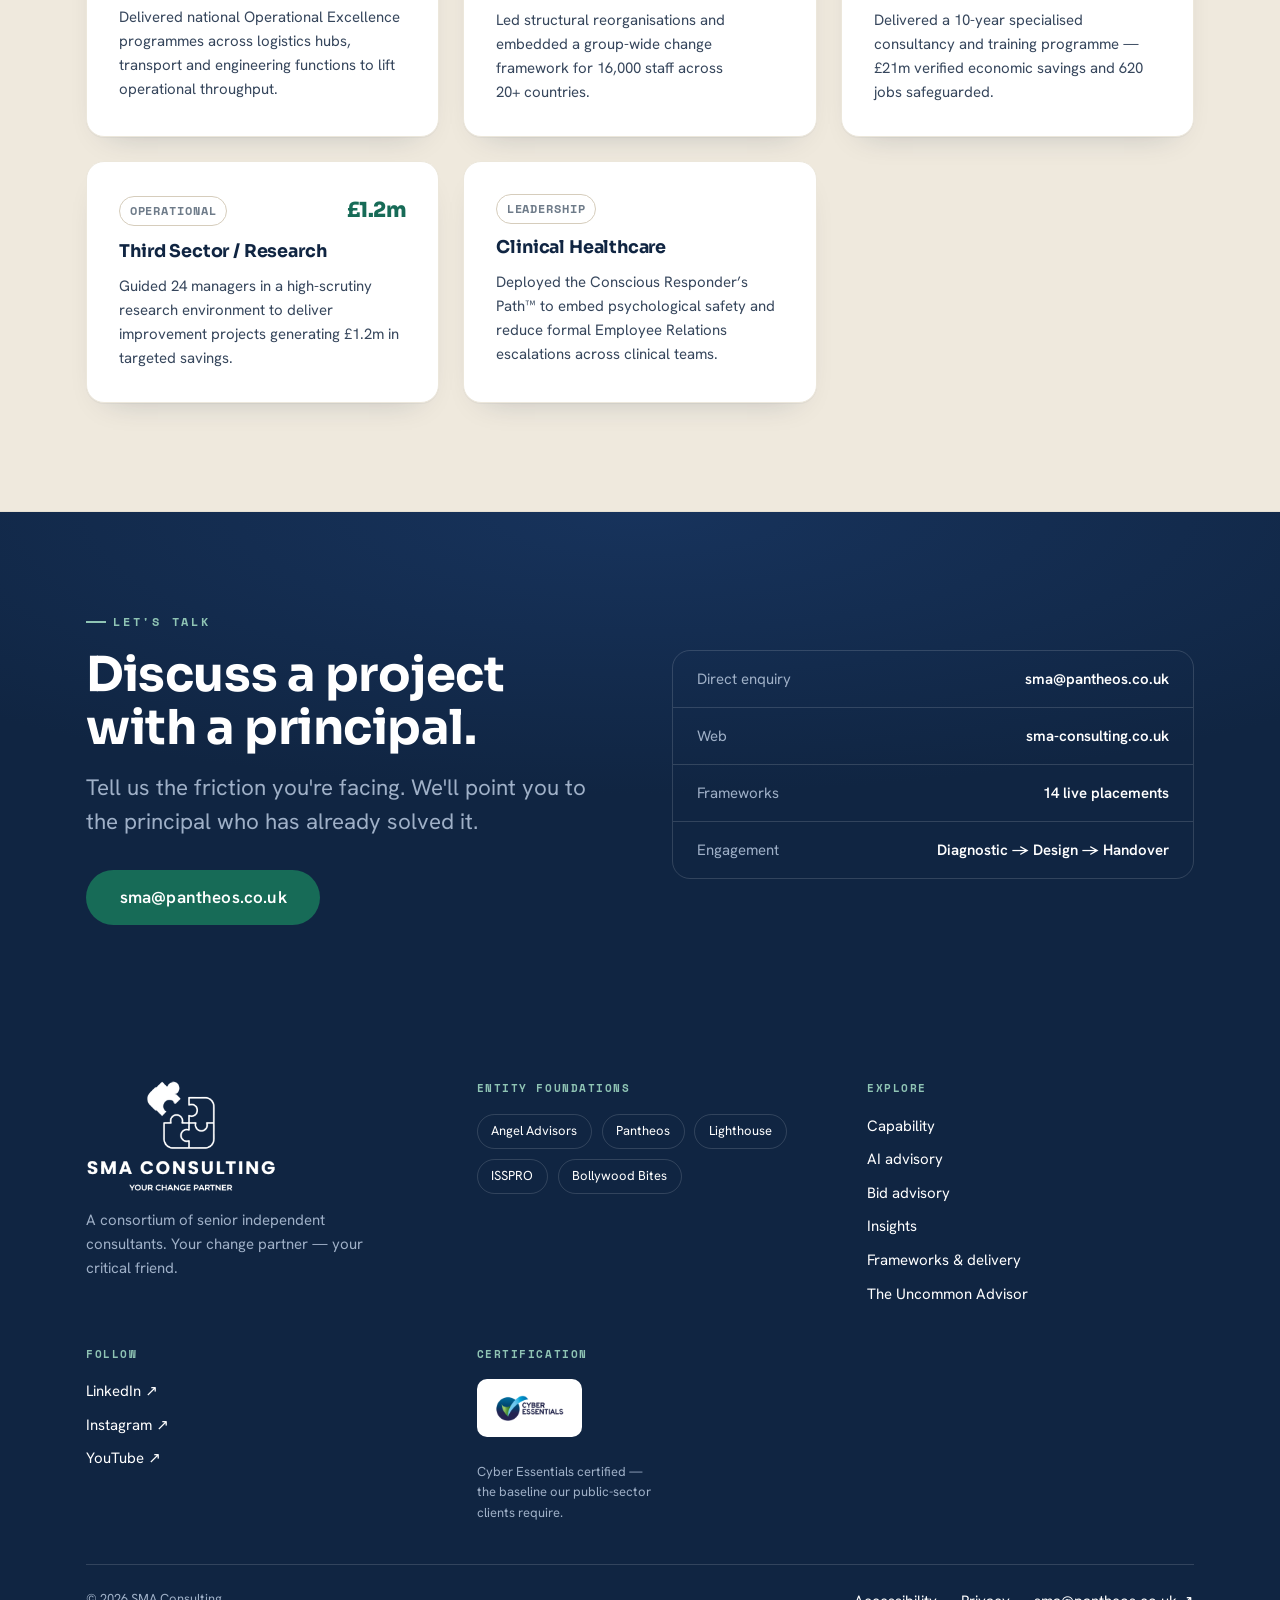
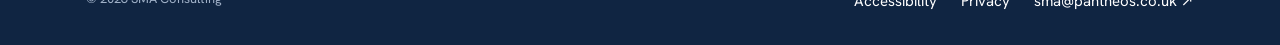
==== commit cc3c9f32: "Set bid advisory prices and pillar 06 entity - Bid page "From" prices, as set by Avneet: Readiness &" ====
--- a/index.html
+++ b/index.html
@@ -132,7 +132,7 @@
         <div style="display: flex; flex-direction: column; gap: 0.5rem;">
           <div class="sma-pillar__no">06</div>
           <h3 class="sma-pillar__title" style="margin: 0;">Bid &amp; Tender Advisory</h3>
-          <div class="sma-pillar__entity">[TBC entity]</div>
+          <div class="sma-pillar__entity">SMA Consulting</div>
           <p style="font-size: var(--fs-body-sm); line-height: 1.55; margin: 0.4rem 0 0;">The bid engine behind our 14 framework places, built into your business.</p>
         </div>
         <ul class="sma-pillar__list"><li>Bid readiness &amp; compliance</li><li>Bid strategy &amp; review</li><li>Bid engine build</li><li>AI bid acceleration</li></ul>
